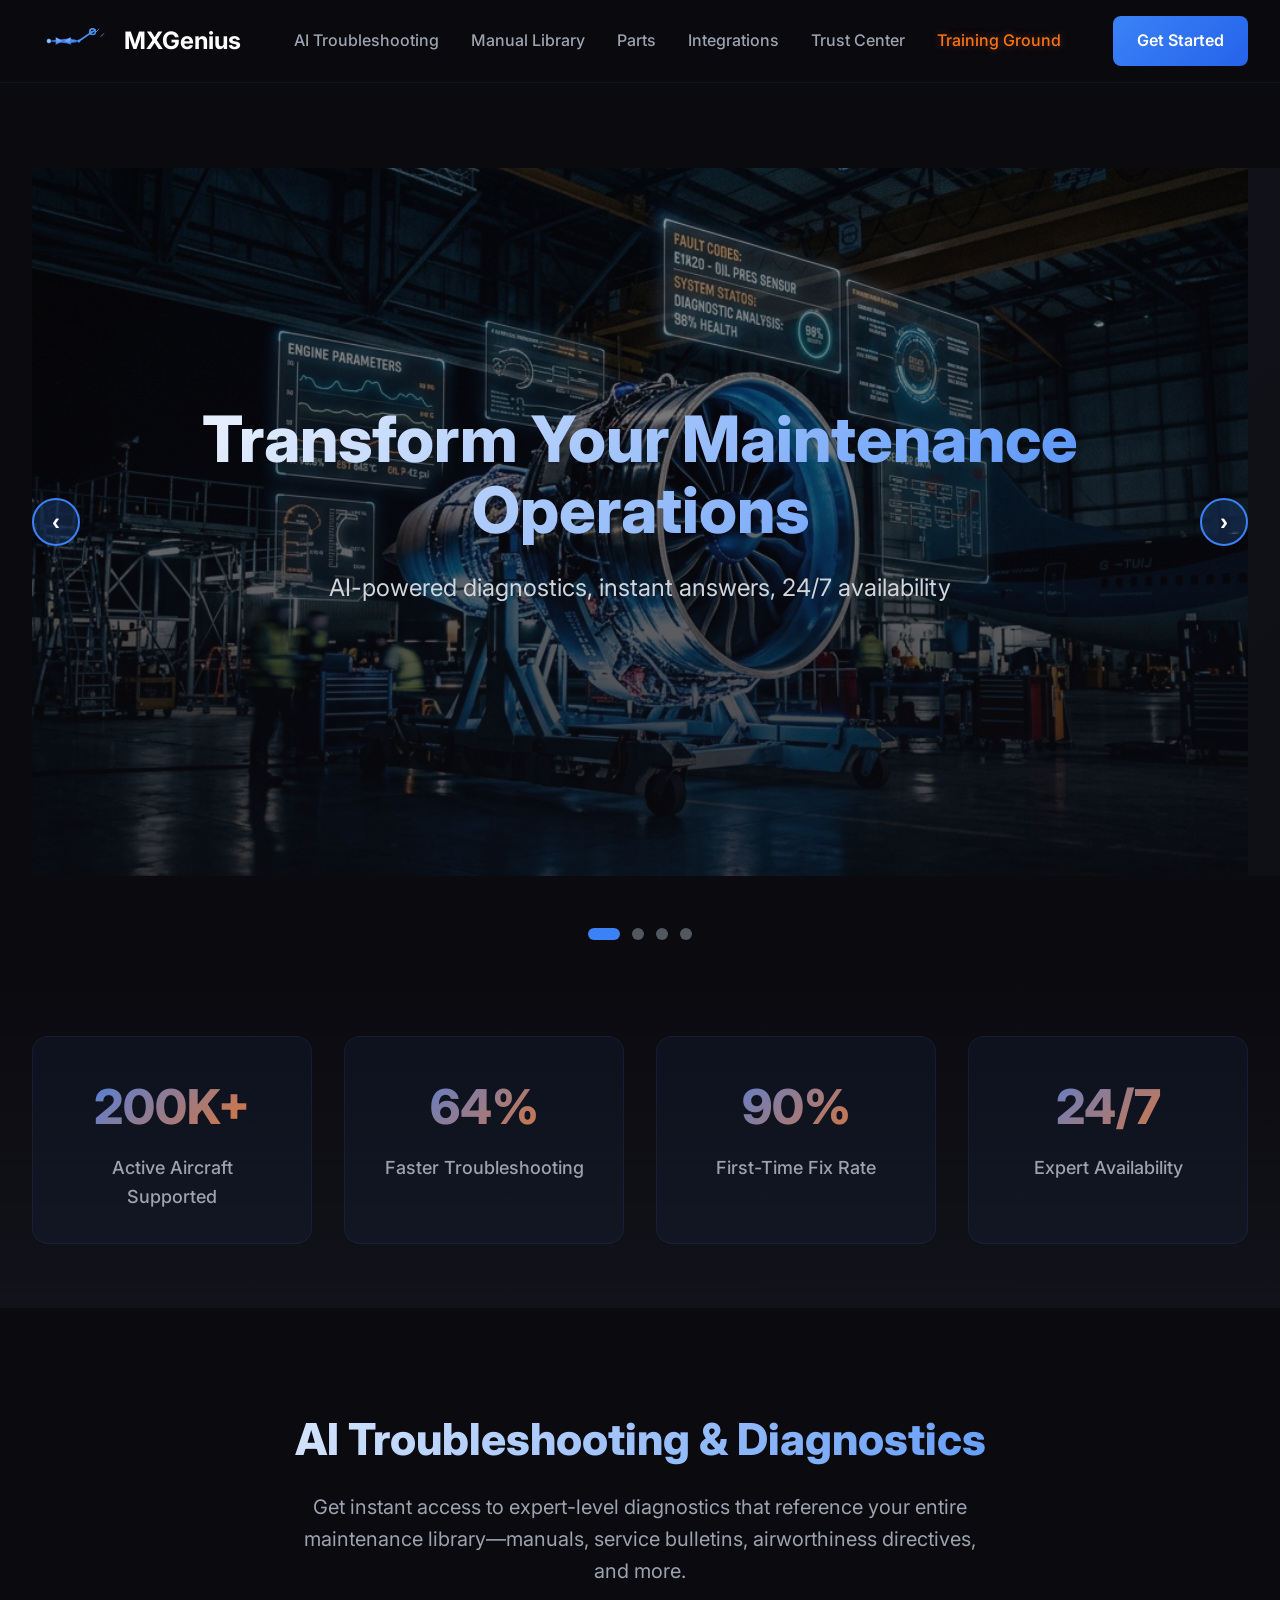
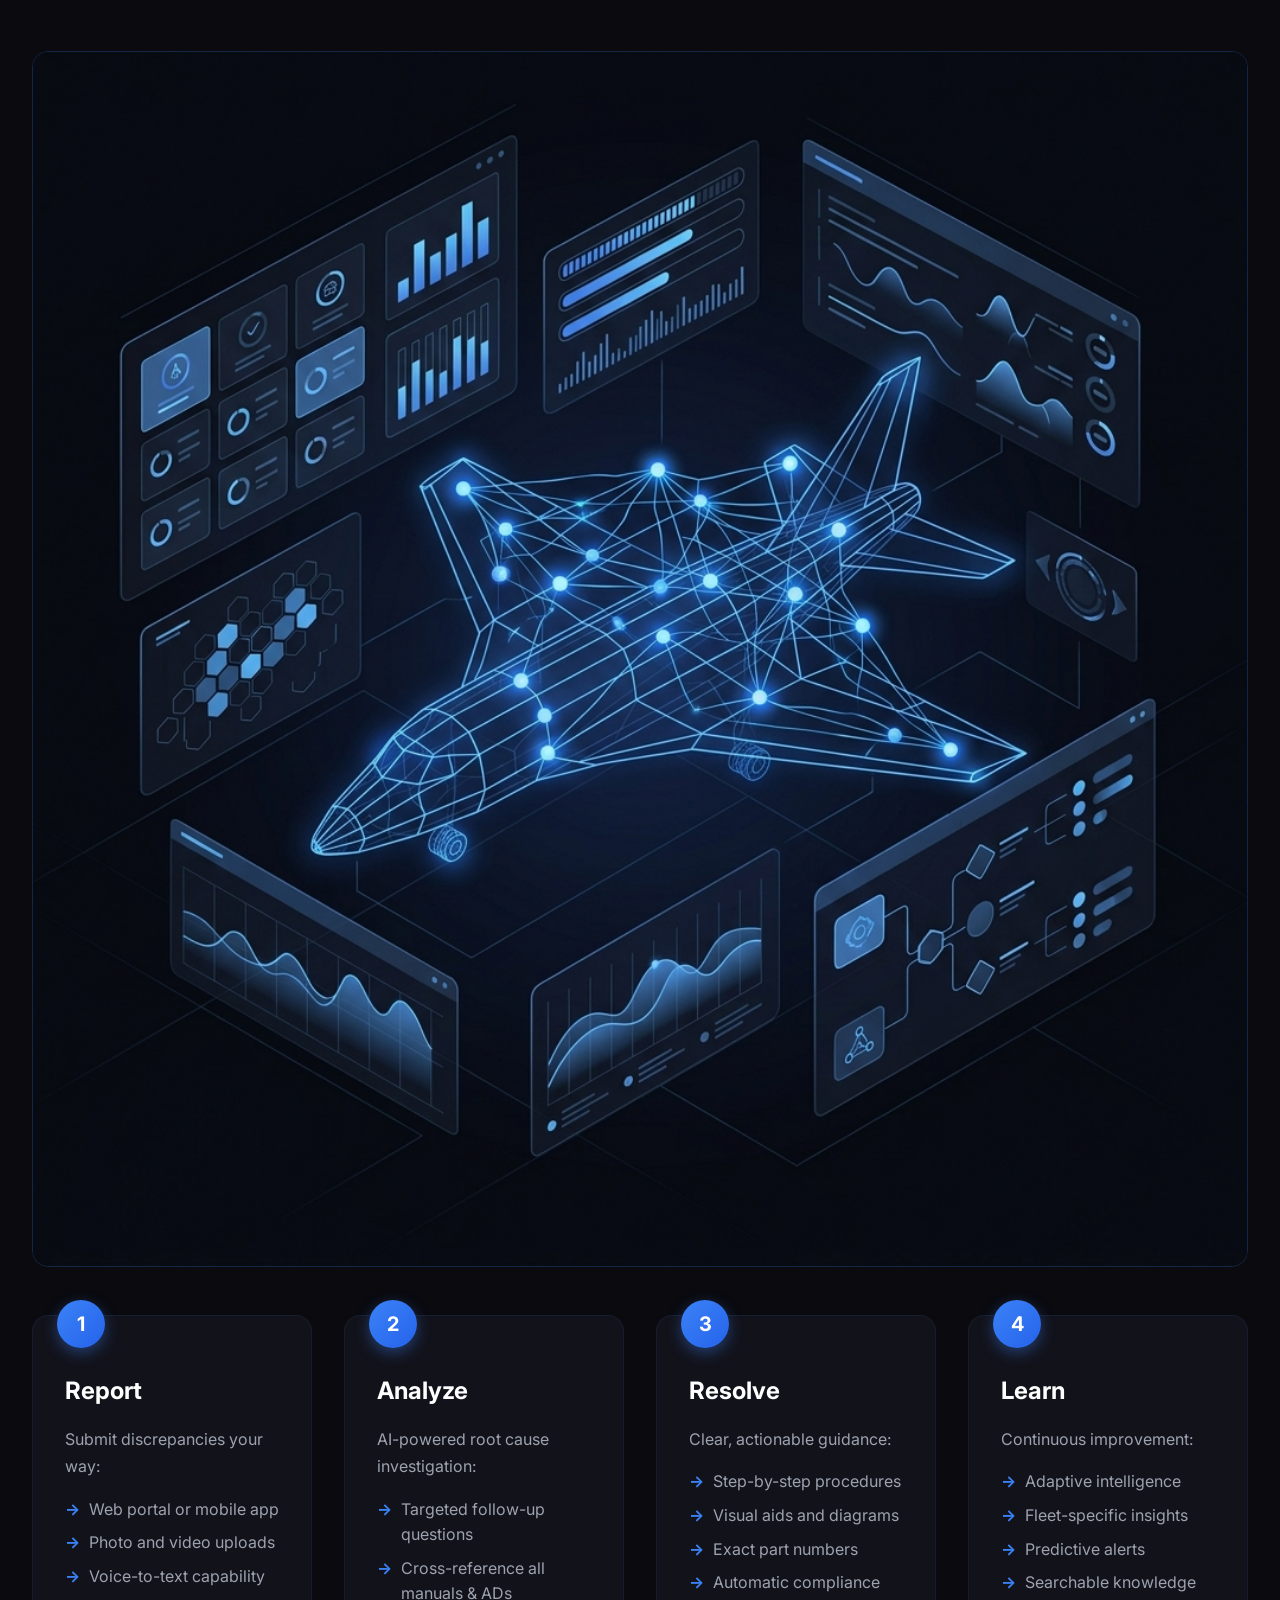
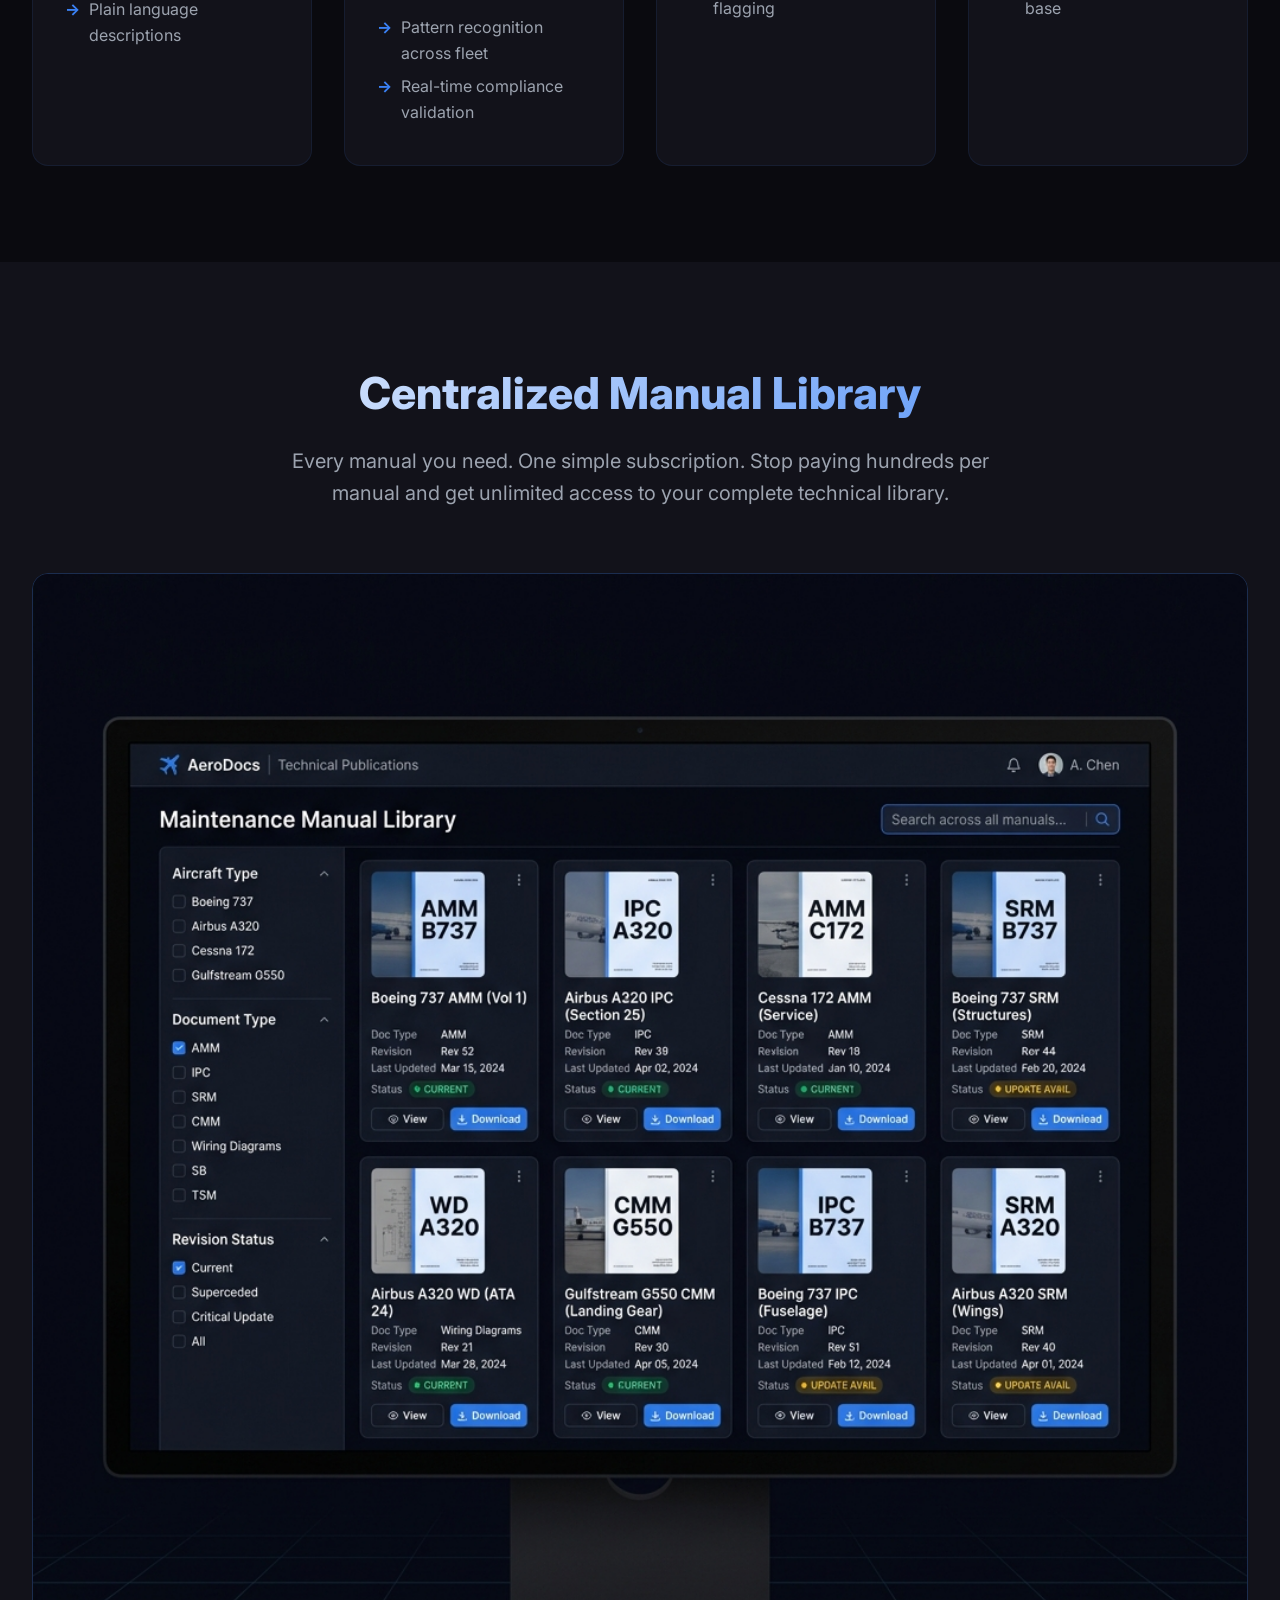
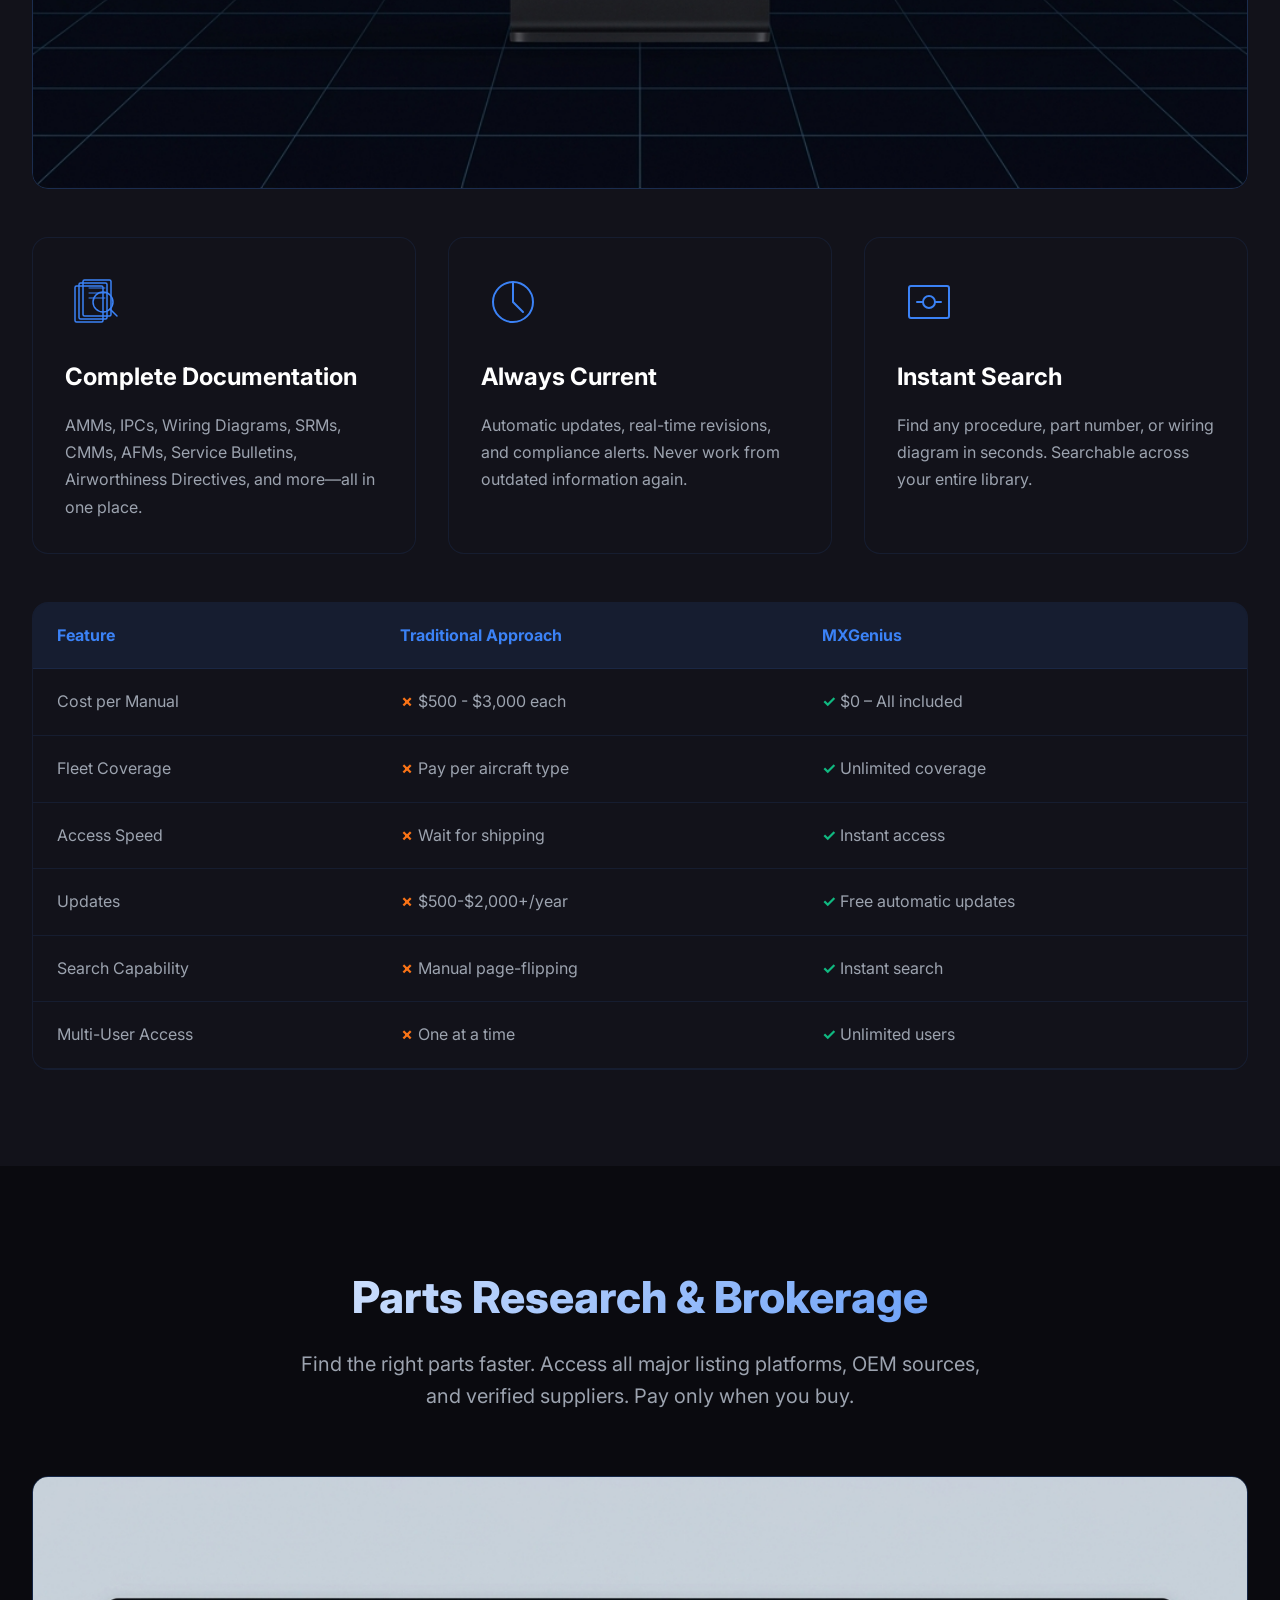
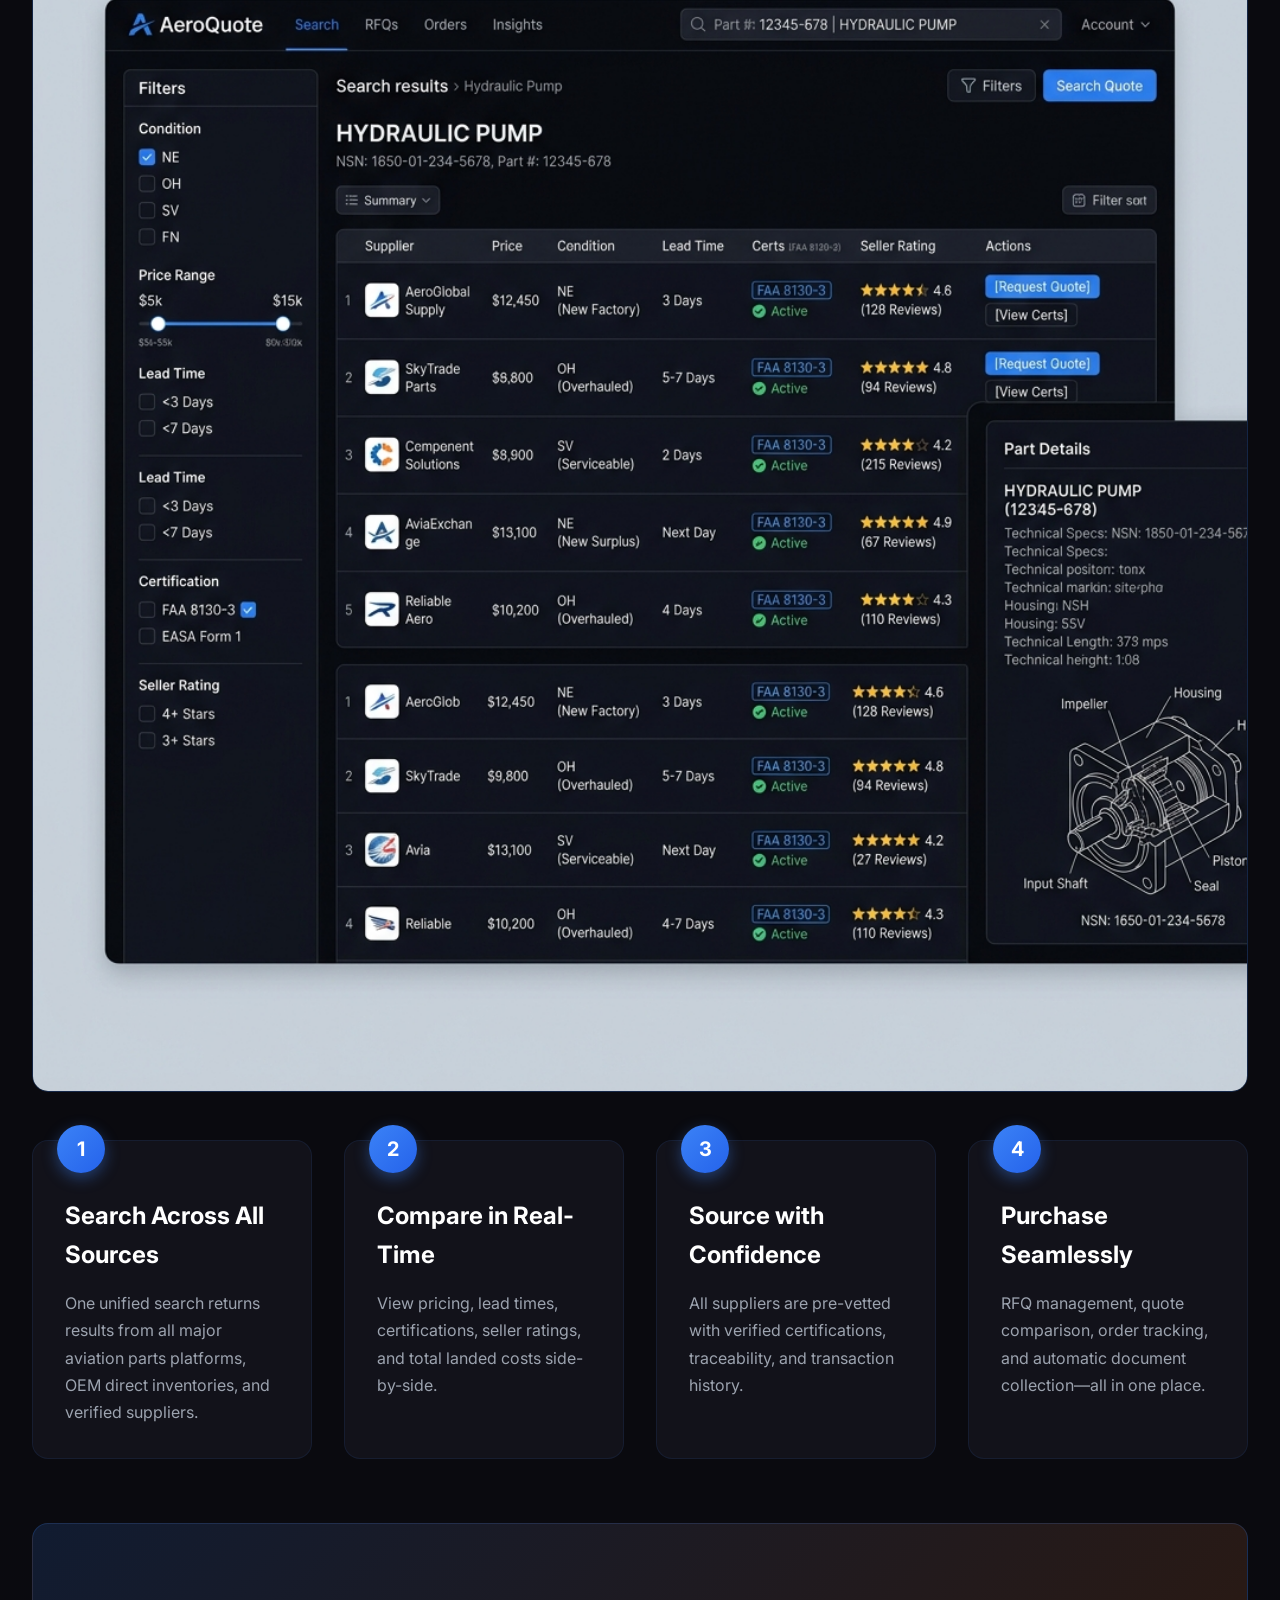
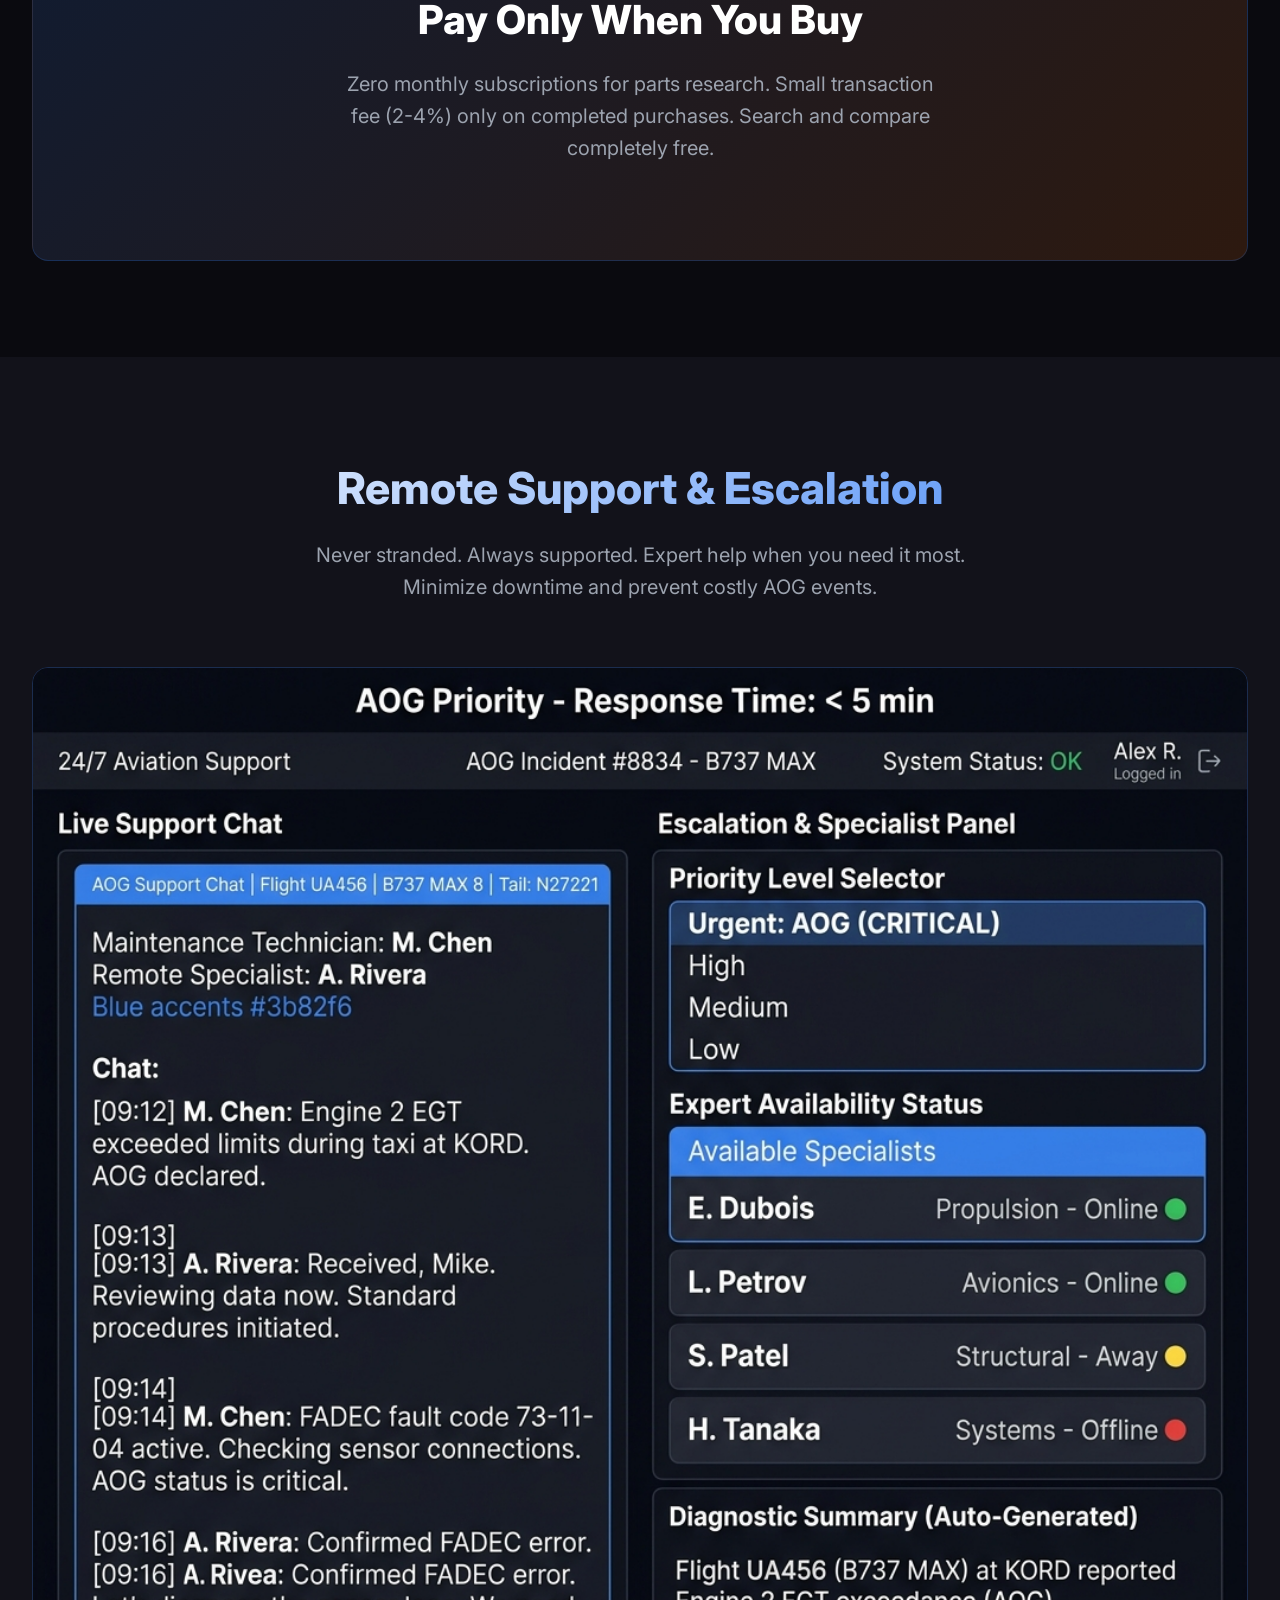
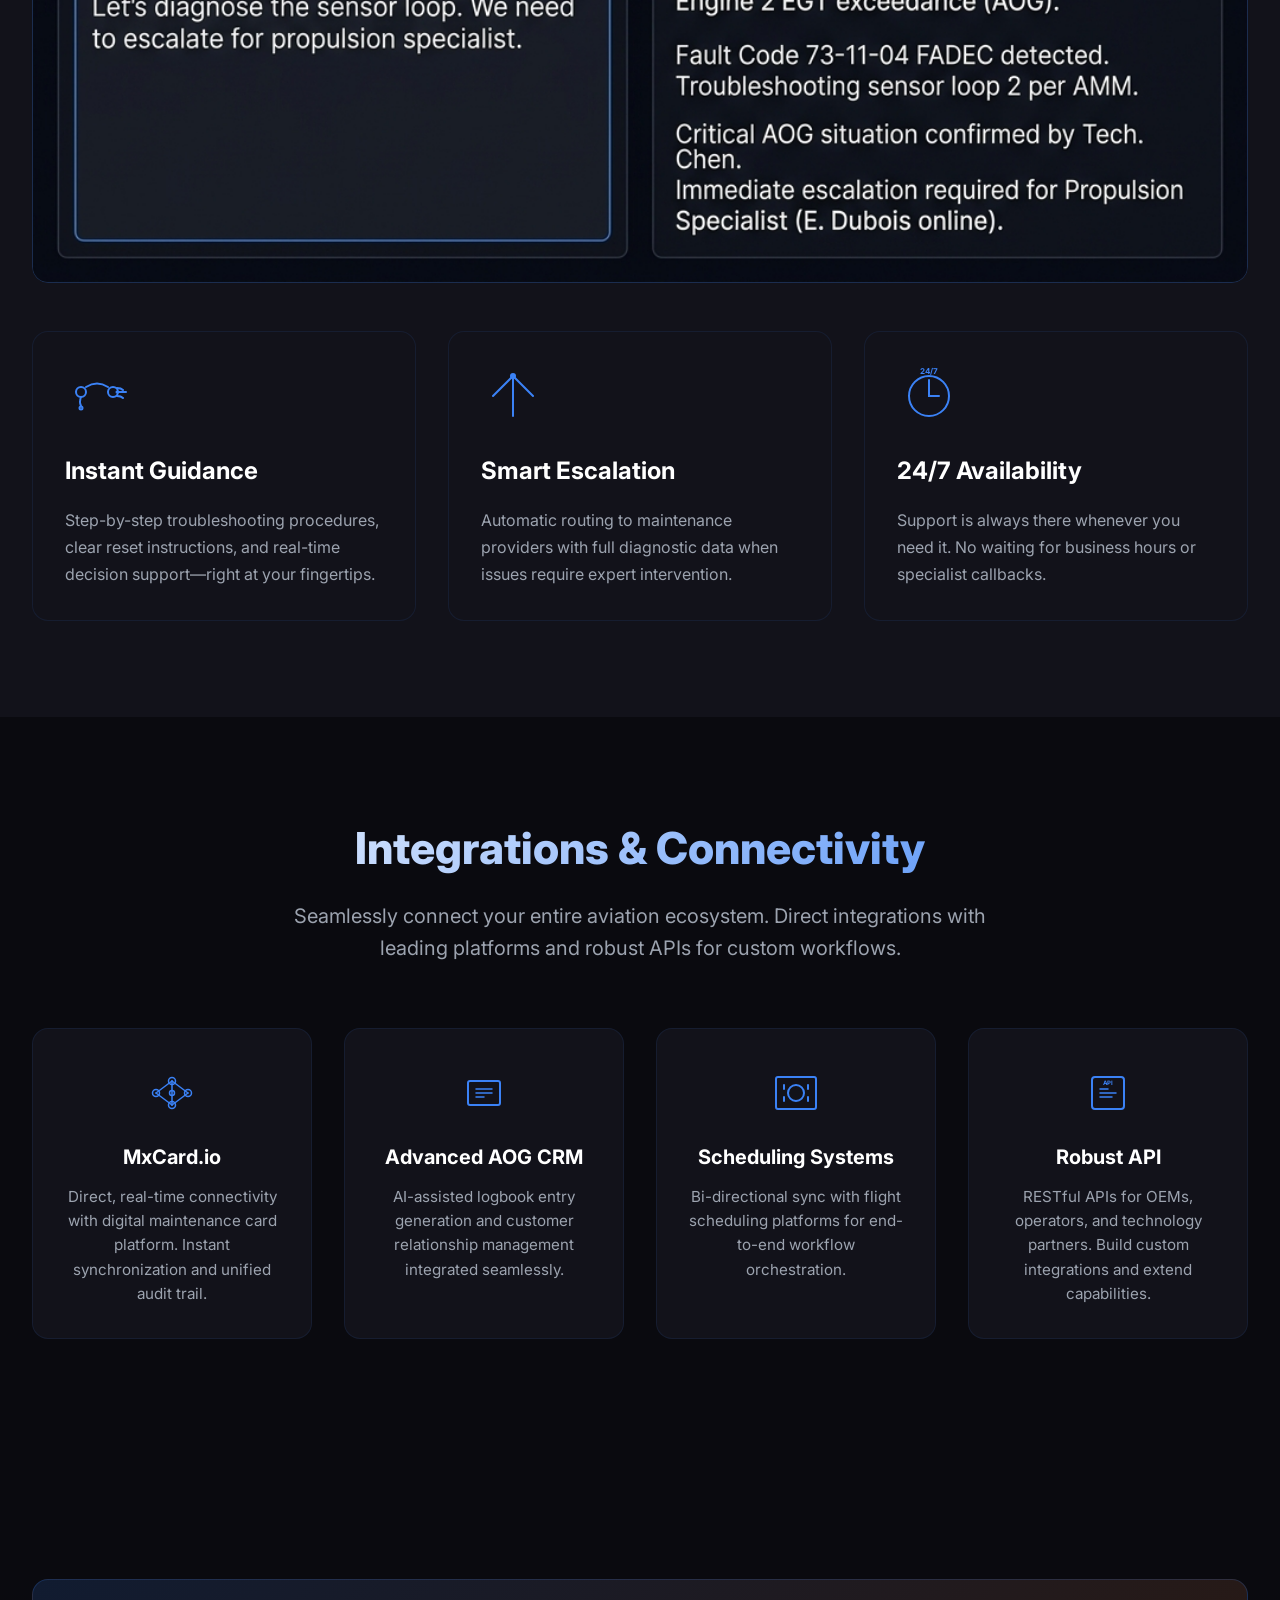
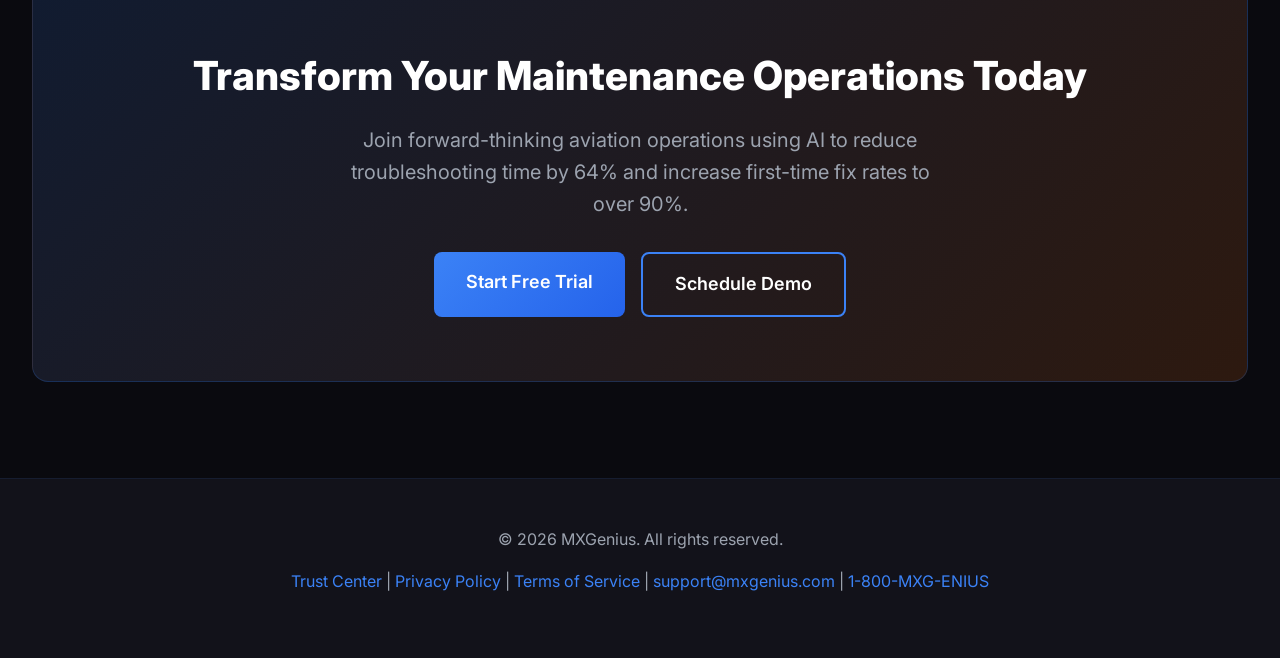
==== index.html @ 73439c70 "feat: add training ground stub page and special nav link" ====
<!DOCTYPE html>
<html lang="en">
<head>
    <meta charset="UTF-8">
    <meta name="viewport" content="width=device-width, initial-scale=1.0">
    <title>MXGenius - AI-Powered Aircraft Maintenance Platform</title>
    <link rel="preconnect" href="https://fonts.googleapis.com">
    <link rel="preconnect" href="https://fonts.gstatic.com" crossorigin>
    <link href="https://fonts.googleapis.com/css2?family=Inter:wght@300;400;500;600;700;800&display=swap" rel="stylesheet">
    <style>
        * {
            margin: 0;
            padding: 0;
            box-sizing: border-box;
        }

        :root {
            --bg-dark: #0a0a0f;
            --card-bg: #12121a;
            --primary-blue: #3b82f6;
            --accent-orange: #f97316;
            --text-white: #ffffff;
            --text-gray: #9ca3af;
            --text-light-gray: #d1d5db;
        }

        html {
            scroll-behavior: smooth;
        }

        body {
            font-family: 'Inter', -apple-system, BlinkMacSystemFont, sans-serif;
            background-color: var(--bg-dark);
            color: var(--text-white);
            line-height: 1.6;
            overflow-x: hidden;
        }

        /* Navigation */
        nav {
            position: fixed;
            top: 0;
            width: 100%;
            background: rgba(10, 10, 15, 0.95);
            backdrop-filter: blur(10px);
            z-index: 1000;
            border-bottom: 1px solid rgba(59, 130, 246, 0.1);
        }

        .nav-container {
            max-width: 1280px;
            margin: 0 auto;
            padding: 1rem 2rem;
            display: flex;
            justify-content: space-between;
            align-items: center;
        }

        .logo {
            display: flex;
            align-items: center;
            gap: 0.75rem;
            font-size: 1.5rem;
            font-weight: 700;
            color: var(--text-white);
            text-decoration: none;
        }

        .logo svg {
            width: 80px;
            height: 40px;
        }

        .nav-links {
            display: flex;
            gap: 2rem;
            list-style: none;
        }

        .nav-links a {
            color: var(--text-gray);
            text-decoration: none;
            font-weight: 500;
            transition: color 0.3s ease;
        }

        .nav-links a:hover {
            color: var(--primary-blue);
        }

        .nav-links a.nav-special {
            color: var(--accent-orange);
            position: relative;
            text-shadow: 0 0 10px rgba(249, 115, 22, 0.4);
        }

        .nav-links a.nav-special:hover {
            color: #fb923c;
            text-shadow: 0 0 15px rgba(249, 115, 22, 0.8);
        }

        .nav-links a.nav-special::after {
            content: '';
            position: absolute;
            bottom: -4px;
            left: 0;
            width: 100%;
            height: 2px;
            background: var(--accent-orange);
            box-shadow: 0 0 10px var(--accent-orange);
            transform: scaleX(0);
            transition: transform 0.3s ease;
        }

        .nav-links a.nav-special:hover::after {
            transform: scaleX(1);
        }

        .cta-button {
            padding: 0.75rem 1.5rem;
            background: linear-gradient(135deg, var(--primary-blue), #2563eb);
            color: var(--text-white);
            text-decoration: none;
            border-radius: 0.5rem;
            font-weight: 600;
            transition: all 0.3s ease;
            border: none;
            cursor: pointer;
        }

        .cta-button:hover {
            transform: translateY(-2px);
            box-shadow: 0 10px 25px rgba(59, 130, 246, 0.3);
        }

        .cta-button.secondary {
            background: transparent;
            border: 2px solid var(--primary-blue);
        }

        .cta-button.secondary:hover {
            background: rgba(59, 130, 246, 0.1);
        }

        /* Hero Carousel Styles */
        .hero-carousel {
            position: relative;
            width: 100%;
            height: 100vh;
            overflow: hidden;
            margin-top: 72px;
        }

        .carousel-container {
            display: flex;
            transition: transform 0.5s ease-in-out;
            height: 100%;
        }

        .carousel-slide {
            min-width: 100%;
            height: 100%;
            display: flex;
            align-items: center;
            justify-content: center;
            position: relative;
        }

        /* Video Card Styles */
        .video-card {
            width: 100%;
            height: 100%;
            position: relative;
            background: linear-gradient(135deg, #0a0a0f 0%, #1a1a2e 100%);
            display: flex;
            align-items: center;
            justify-content: center;
        }

        .video-placeholder {
            width: 100%;
            height: 100%;
            background: linear-gradient(135deg, rgba(59, 130, 246, 0.1), rgba(10, 10, 15, 0.9));
            display: flex;
            align-items: center;
            justify-content: center;
            position: relative;
        }

        .video-overlay {
            position: absolute;
            top: 0;
            left: 0;
            width: 100%;
            height: 100%;
            background: linear-gradient(to bottom, rgba(10, 10, 15, 0.4), rgba(10, 10, 15, 0.8));
            display: flex;
            flex-direction: column;
            align-items: center;
            justify-content: center;
            text-align: center;
            padding: 2rem;
            z-index: 2;
        }

        .video-overlay h1 {
            font-size: 4rem;
            font-weight: 800;
            line-height: 1.1;
            margin-bottom: 1.5rem;
            background: linear-gradient(135deg, var(--text-white), var(--primary-blue));
            -webkit-background-clip: text;
            -webkit-text-fill-color: transparent;
            background-clip: text;
        }

        .video-overlay .subtitle {
            font-size: 1.5rem;
            color: var(--text-light-gray);
            margin-bottom: 2rem;
            max-width: 800px;
        }

        .video-placeholder-text {
            position: absolute;
            bottom: 4rem;
            left: 50%;
            transform: translateX(-50%);
            background: rgba(59, 130, 246, 0.15);
            border: 2px dashed var(--primary-blue);
            padding: 1.5rem 2rem;
            border-radius: 0.5rem;
            color: var(--primary-blue);
            font-weight: 600;
            font-size: 1rem;
            text-align: center;
            max-width: 90%;
            z-index: 3;
        }

        /* Feature Card Styles */
        .feature-carousel-card {
            width: 100%;
            height: 100%;
            display: flex;
            flex-direction: column;
            align-items: center;
            justify-content: center;
            text-align: center;
            padding: 4rem 2rem;
            background: linear-gradient(135deg, rgba(18, 18, 26, 0.9), rgba(10, 10, 15, 0.95));
            position: relative;
        }

        .feature-carousel-card::before {
            content: '';
            position: absolute;
            top: -50%;
            right: -20%;
            width: 100%;
            height: 100%;
            background: radial-gradient(circle, rgba(59, 130, 246, 0.1) 0%, transparent 70%);
            pointer-events: none;
        }

        .feature-carousel-icon {
            width: 120px;
            height: 120px;
            margin-bottom: 2rem;
            display: flex;
            align-items: center;
            justify-content: center;
            background: rgba(59, 130, 246, 0.1);
            border-radius: 50%;
            border: 2px solid var(--primary-blue);
        }

        .feature-carousel-icon svg {
            width: 64px;
            height: 64px;
        }

        .feature-carousel-card h2 {
            font-size: 3rem;
            font-weight: 800;
            margin-bottom: 1.5rem;
            color: var(--text-white);
        }

        .feature-carousel-card p {
            font-size: 1.5rem;
            color: var(--text-gray);
            max-width: 600px;
            margin-bottom: 2rem;
        }

        .carousel-placeholder {
            background: rgba(59, 130, 246, 0.05);
            border: 2px dashed var(--primary-blue);
            padding: 2rem;
            border-radius: 0.5rem;
            color: var(--primary-blue);
            font-weight: 600;
            margin-top: 2rem;
            max-width: 600px;
        }

        /* Carousel Navigation */
        .carousel-dots {
            position: absolute;
            bottom: 2rem;
            left: 50%;
            transform: translateX(-50%);
            display: flex;
            gap: 0.75rem;
            z-index: 10;
        }

        .carousel-dot {
            width: 12px;
            height: 12px;
            border-radius: 50%;
            background: rgba(156, 163, 175, 0.5);
            cursor: pointer;
            transition: all 0.3s ease;
            border: none;
            padding: 0;
        }

        .carousel-dot.active {
            background: var(--primary-blue);
            width: 32px;
            border-radius: 6px;
        }

        .carousel-arrow {
            position: absolute;
            top: 50%;
            transform: translateY(-50%);
            background: rgba(59, 130, 246, 0.2);
            border: 2px solid var(--primary-blue);
            color: var(--text-white);
            width: 48px;
            height: 48px;
            border-radius: 50%;
            display: flex;
            align-items: center;
            justify-content: center;
            cursor: pointer;
            transition: all 0.3s ease;
            z-index: 10;
            font-size: 1.5rem;
            font-weight: 700;
        }

        .carousel-arrow:hover {
            background: rgba(59, 130, 246, 0.4);
            transform: translateY(-50%) scale(1.1);
        }

        .carousel-arrow.left {
            left: 2rem;
        }

        .carousel-arrow.right {
            right: 2rem;
        }

        /* Media Placeholder Styles */
        .media-placeholder {
            background: rgba(59, 130, 246, 0.05);
            border: 2px dashed var(--primary-blue);
            border-radius: 1rem;
            padding: 4rem 2rem;
            text-align: center;
            margin: 2rem 0;
            min-height: 400px;
            display: flex;
            flex-direction: column;
            align-items: center;
            justify-content: center;
        }

        .media-placeholder-title {
            font-size: 1.5rem;
            font-weight: 700;
            color: var(--primary-blue);
            margin-bottom: 1rem;
        }

        .media-placeholder-note {
            font-size: 1rem;
            color: var(--text-gray);
            font-style: italic;
            max-width: 600px;
        }

        /* Stats Section */
        .stats {
            padding: 4rem 2rem;
            background: linear-gradient(180deg, var(--bg-dark) 0%, var(--card-bg) 100%);
        }

        .stats-container {
            max-width: 1280px;
            margin: 0 auto;
            display: grid;
            grid-template-columns: repeat(auto-fit, minmax(250px, 1fr));
            gap: 2rem;
        }

        .stat-card {
            text-align: center;
            padding: 2rem;
            background: rgba(59, 130, 246, 0.05);
            border-radius: 1rem;
            border: 1px solid rgba(59, 130, 246, 0.1);
            transition: all 0.3s ease;
        }

        .stat-card:hover {
            border-color: var(--primary-blue);
            box-shadow: 0 10px 30px rgba(59, 130, 246, 0.2);
            transform: translateY(-5px);
        }

        .stat-number {
            font-size: 3rem;
            font-weight: 800;
            background: linear-gradient(135deg, var(--primary-blue), var(--accent-orange));
            -webkit-background-clip: text;
            -webkit-text-fill-color: transparent;
            background-clip: text;
            margin-bottom: 0.5rem;
        }

        .stat-label {
            font-size: 1.125rem;
            color: var(--text-gray);
            font-weight: 500;
        }

        /* Section Styles */
        section {
            padding: 6rem 2rem;
            position: relative;
        }

        .section-container {
            max-width: 1280px;
            margin: 0 auto;
        }

        .section-header {
            text-align: center;
            margin-bottom: 4rem;
        }

        .section-header h2 {
            font-size: 2.75rem;
            font-weight: 800;
            margin-bottom: 1rem;
            background: linear-gradient(135deg, var(--text-white), var(--primary-blue));
            -webkit-background-clip: text;
            -webkit-text-fill-color: transparent;
            background-clip: text;
        }

        .section-header p {
            font-size: 1.25rem;
            color: var(--text-gray);
            max-width: 700px;
            margin: 0 auto;
        }

        /* Feature Cards */
        .features-grid {
            display: grid;
            grid-template-columns: repeat(auto-fit, minmax(280px, 1fr));
            gap: 2rem;
            margin-top: 3rem;
        }

        .feature-card {
            background: var(--card-bg);
            padding: 2rem;
            border-radius: 1rem;
            border: 1px solid rgba(59, 130, 246, 0.1);
            transition: all 0.3s ease;
            position: relative;
            overflow: hidden;
        }

        .feature-card::before {
            content: '';
            position: absolute;
            top: 0;
            left: 0;
            width: 100%;
            height: 4px;
            background: linear-gradient(90deg, var(--primary-blue), var(--accent-orange));
            transform: scaleX(0);
            transform-origin: left;
            transition: transform 0.3s ease;
        }

        .feature-card:hover {
            border-color: var(--primary-blue);
            box-shadow: 0 15px 40px rgba(59, 130, 246, 0.2);
            transform: translateY(-8px);
        }

        .feature-card:hover::before {
            transform: scaleX(1);
        }

        .feature-icon {
            width: 64px;
            height: 64px;
            margin-bottom: 1.5rem;
            display: flex;
            align-items: center;
            justify-content: center;
        }

        .feature-icon svg {
            width: 100%;
            height: 100%;
        }

        .feature-card h3 {
            font-size: 1.5rem;
            font-weight: 700;
            margin-bottom: 1rem;
            color: var(--text-white);
        }

        .feature-card p {
            color: var(--text-gray);
            line-height: 1.7;
        }

        /* Process Steps */
        .process-grid {
            display: grid;
            grid-template-columns: repeat(auto-fit, minmax(250px, 1fr));
            gap: 2rem;
            margin-top: 3rem;
        }

        .process-step {
            background: var(--card-bg);
            padding: 2rem;
            border-radius: 1rem;
            border: 1px solid rgba(59, 130, 246, 0.1);
            position: relative;
            transition: all 0.3s ease;
        }

        .process-step:hover {
            border-color: var(--primary-blue);
            box-shadow: 0 10px 30px rgba(59, 130, 246, 0.2);
        }

        .step-number {
            position: absolute;
            top: -1rem;
            left: 1.5rem;
            width: 3rem;
            height: 3rem;
            background: linear-gradient(135deg, var(--primary-blue), #2563eb);
            border-radius: 50%;
            display: flex;
            align-items: center;
            justify-content: center;
            font-size: 1.25rem;
            font-weight: 700;
            box-shadow: 0 5px 15px rgba(59, 130, 246, 0.4);
        }

        .process-step h3 {
            font-size: 1.5rem;
            font-weight: 700;
            margin-top: 1.5rem;
            margin-bottom: 1rem;
            color: var(--text-white);
        }

        .process-step p {
            color: var(--text-gray);
            line-height: 1.7;
        }

        .process-step ul {
            list-style: none;
            margin-top: 1rem;
        }

        .process-step li {
            color: var(--text-gray);
            padding-left: 1.5rem;
            margin-bottom: 0.5rem;
            position: relative;
        }

        .process-step li::before {
            content: '→';
            position: absolute;
            left: 0;
            color: var(--primary-blue);
            font-weight: 700;
        }

        /* Comparison Table */
        .comparison-table {
            background: var(--card-bg);
            border-radius: 1rem;
            overflow: hidden;
            margin-top: 3rem;
            border: 1px solid rgba(59, 130, 246, 0.1);
        }

        .comparison-table table {
            width: 100%;
            border-collapse: collapse;
        }

        .comparison-table th,
        .comparison-table td {
            padding: 1.25rem 1.5rem;
            text-align: left;
            border-bottom: 1px solid rgba(59, 130, 246, 0.1);
        }

        .comparison-table th {
            background: rgba(59, 130, 246, 0.1);
            font-weight: 700;
            color: var(--primary-blue);
        }

        .comparison-table td {
            color: var(--text-gray);
        }

        .comparison-table tr:hover {
            background: rgba(59, 130, 246, 0.05);
        }

        .check {
            color: #10b981;
            font-weight: 700;
        }

        .cross {
            color: var(--accent-orange);
            font-weight: 700;
        }

        /* Integration Logos */
        .integration-grid {
            display: grid;
            grid-template-columns: repeat(auto-fit, minmax(200px, 1fr));
            gap: 2rem;
            margin-top: 3rem;
        }

        .integration-card {
            background: var(--card-bg);
            padding: 2rem;
            border-radius: 1rem;
            border: 1px solid rgba(59, 130, 246, 0.1);
            text-align: center;
            transition: all 0.3s ease;
        }

        .integration-card:hover {
            border-color: var(--primary-blue);
            box-shadow: 0 10px 30px rgba(59, 130, 246, 0.2);
            transform: translateY(-5px);
        }

        .integration-card h3 {
            font-size: 1.25rem;
            font-weight: 700;
            margin-bottom: 0.75rem;
            color: var(--text-white);
        }

        .integration-card p {
            color: var(--text-gray);
            font-size: 0.95rem;
        }

        .integration-icon {
            width: 64px;
            height: 64px;
            margin: 0 auto 1rem;
            display: flex;
            align-items: center;
            justify-content: center;
        }

        .integration-icon svg {
            width: 100%;
            height: 100%;
        }

        /* Final CTA Section */
        .final-cta {
            background: linear-gradient(135deg, rgba(59, 130, 246, 0.15), rgba(249, 115, 22, 0.15));
            border-radius: 1rem;
            padding: 4rem 2rem;
            text-align: center;
            margin-top: 3rem;
            border: 1px solid rgba(59, 130, 246, 0.2);
        }

        .final-cta h2 {
            font-size: 2.5rem;
            font-weight: 800;
            margin-bottom: 1rem;
        }

        .final-cta p {
            font-size: 1.25rem;
            color: var(--text-gray);
            margin-bottom: 2rem;
            max-width: 600px;
            margin-left: auto;
            margin-right: auto;
        }

        .final-cta .hero-ctas {
            margin-top: 2rem;
        }

        .hero-ctas {
            display: flex;
            gap: 1rem;
            justify-content: center;
            flex-wrap: wrap;
        }

        .hero-ctas .cta-button {
            padding: 1rem 2rem;
            font-size: 1.125rem;
        }

        /* Footer */
        footer {
            background: var(--card-bg);
            padding: 3rem 2rem;
            text-align: center;
            border-top: 1px solid rgba(59, 130, 246, 0.1);
        }

        footer p {
            color: var(--text-gray);
            margin-bottom: 1rem;
        }

        footer a {
            color: var(--primary-blue);
            text-decoration: none;
            transition: color 0.3s ease;
        }

        footer a:hover {
            color: var(--accent-orange);
        }

        /* Mobile Responsiveness */
        @media (max-width: 768px) {
            .nav-links {
                display: none;
            }

            .video-overlay h1 {
                font-size: 2.5rem;
            }

            .video-overlay .subtitle {
                font-size: 1.125rem;
            }

            .feature-carousel-card h2 {
                font-size: 2rem;
            }

            .feature-carousel-card p {
                font-size: 1.125rem;
            }

            .section-header h2 {
                font-size: 2rem;
            }

            .stat-number {
                font-size: 2.25rem;
            }

            .process-grid,
            .features-grid {
                grid-template-columns: 1fr;
            }

            .carousel-arrow {
                width: 40px;
                height: 40px;
                font-size: 1.25rem;
            }

            .carousel-arrow.left {
                left: 1rem;
            }

            .carousel-arrow.right {
                right: 1rem;
            }

            .media-placeholder {
                min-height: 300px;
                padding: 3rem 1.5rem;
            }

            .media-placeholder-title {
                font-size: 1.25rem;
            }

            .media-placeholder-note {
                font-size: 0.9rem;
            }
        }

        /* Scroll animations */
        @keyframes fadeInUp {
            from {
                opacity: 0;
                transform: translateY(30px);
            }
            to {
                opacity: 1;
                transform: translateY(0);
            }
        }

        .animate-on-scroll {
            animation: fadeInUp 0.6s ease-out;
        }
    </style>
</head>
<body>
    <!-- Navigation -->
    <nav>
        <div class="nav-container">
            <a href="#" class="logo">
                <svg viewBox="0 0 128 64" xmlns="http://www.w3.org/2000/svg">
                    <defs>
                        <linearGradient id="blueGradient" x1="0%" y1="0%" x2="100%" y2="100%">
                            <stop offset="0%" style="stop-color:#60a5fa;stop-opacity:1" />
                            <stop offset="100%" style="stop-color:#3b82f6;stop-opacity:1" />
                        </linearGradient>
                        <linearGradient id="accentGradient" x1="0%" y1="0%" x2="0%" y2="100%">
                            <stop offset="0%" style="stop-color:#93c5fd;stop-opacity:1" />
                            <stop offset="100%" style="stop-color:#3b82f6;stop-opacity:1" />
                        </linearGradient>
                    </defs>
                    <g id="airplane">
                        <path d="M 25 32 L 60 28 L 75 32 L 60 36 Z" fill="url(#blueGradient)" stroke="#1e40af" stroke-width="0.5" stroke-linejoin="round"/>
                        <circle cx="27" cy="32" r="3.5" fill="#93c5fd" stroke="#1e40af" stroke-width="0.5"/>
                        <path d="M 50 32 L 38 26 L 38 38 Z" fill="url(#accentGradient)" stroke="#1e40af" stroke-width="0.5" stroke-linejoin="round"/>
                        <path d="M 50 32 L 62 26 L 62 38 Z" fill="url(#accentGradient)" stroke="#1e40af" stroke-width="0.5" stroke-linejoin="round"/>
                        <path d="M 72 32 L 68 29 L 68 35 Z" fill="url(#blueGradient)" stroke="#1e40af" stroke-width="0.5" stroke-linejoin="round"/>
                    </g>
                    <g id="wrench" transform="translate(75, 32)">
                        <line x1="0" y1="0" x2="22" y2="-15" stroke="url(#blueGradient)" stroke-width="2.5" stroke-linecap="round" stroke-linejoin="round"/>
                        <circle cx="22" cy="-15" r="4.5" fill="none" stroke="url(#blueGradient)" stroke-width="2.5" stroke-linecap="round"/>
                        <path d="M 18 -13 L 26 -17" stroke="url(#blueGradient)" stroke-width="2.5" stroke-linecap="round"/>
                        <circle cx="0" cy="0" r="2.5" fill="url(#blueGradient)"/>
                    </g>
                    <g id="sparks" opacity="0.8">
                        <line x1="102" y1="18" x2="105" y2="15" stroke="#60a5fa" stroke-width="1.5" stroke-linecap="round"/>
                        <line x1="104" y1="16" x2="107" y2="13" stroke="#60a5fa" stroke-width="1.5" stroke-linecap="round"/>
                        <line x1="110" y1="25" x2="113" y2="22" stroke="#60a5fa" stroke-width="1.2" stroke-linecap="round"/>
                        <line x1="112" y1="23" x2="115" y2="20" stroke="#60a5fa" stroke-width="1.2" stroke-linecap="round"/>
                    </g>
                </svg>
                <span>MXGenius</span>
            </a>
            <ul class="nav-links">
                <li><a href="#ai-troubleshooting">AI Troubleshooting</a></li>
                <li><a href="#manual-library">Manual Library</a></li>
                <li><a href="#parts">Parts</a></li>
                <li><a href="#integrations">Integrations</a></li>
                <li><a href="trust-center.html">Trust Center</a></li>
                <li><a href="training-ground.html" class="nav-special">Training Ground</a></li>
            </ul>
            <a href="#get-started" class="cta-button">Get Started</a>
        </div>
    </nav>

    <!-- Hero Video Carousel -->
    <section class="hero-carousel">
        <div class="carousel-container" id="carouselContainer">
            <!-- Slide 1: Video Hero -->
            <div class="carousel-slide">
                <div class="video-card">
                        <img src="./media/hero-banner.png" alt="MXGenius Platform Overview" class="video-placeholder" style="object-fit: cover;">
                        <div class="video-overlay">
                            <h1>Transform Your Maintenance Operations</h1>
                            <p class="subtitle">AI-powered diagnostics, instant answers, 24/7 availability</p>
                        </div>
                </div>
            </div>

            <!-- Slide 2: AI Troubleshooting -->
            <div class="carousel-slide">
                <div class="feature-carousel-card">
                    <div class="feature-carousel-icon">
                        <svg viewBox="0 0 64 64" xmlns="http://www.w3.org/2000/svg">
                            <circle cx="32" cy="32" r="20" fill="none" stroke="#3b82f6" stroke-width="2"/>
                            <path d="M 32 20 L 32 32 L 40 40" fill="none" stroke="#3b82f6" stroke-width="2" stroke-linecap="round"/>
                            <circle cx="32" cy="32" r="4" fill="#3b82f6"/>
                        </svg>
                    </div>
                    <h2>AI Troubleshooting</h2>
                    <p>Instant root cause analysis powered by advanced AI. Get expert-level diagnostics in seconds, not hours.</p>
                    <div class="carousel-placeholder" style="padding: 0; border: none; overflow: hidden; border-radius: 0.5rem; max-width: 800px; width: 100%;">
                        <img src="./media/ai-troubleshooting.png" alt="AI Troubleshooting Interface" style="width: 100%; height: auto; display: block;">
                    </div>
                </div>
            </div>

            <!-- Slide 3: Manual Library -->
            <div class="carousel-slide">
                <div class="feature-carousel-card">
                    <div class="feature-carousel-icon">
                        <svg viewBox="0 0 64 64" xmlns="http://www.w3.org/2000/svg">
                            <rect x="18" y="12" width="28" height="40" rx="2" fill="none" stroke="#3b82f6" stroke-width="2"/>
                            <line x1="24" y1="20" x2="40" y2="20" stroke="#3b82f6" stroke-width="1.5" stroke-linecap="round"/>
                            <line x1="24" y1="26" x2="40" y2="26" stroke="#3b82f6" stroke-width="1.5" stroke-linecap="round"/>
                            <line x1="24" y1="32" x2="36" y2="32" stroke="#3b82f6" stroke-width="1.5" stroke-linecap="round"/>
                        </svg>
                    </div>
                    <h2>Complete Technical Library</h2>
                    <p>Every manual. One subscription. Unlimited access to your complete maintenance documentation.</p>
                    <div class="carousel-placeholder" style="padding: 0; border: none; overflow: hidden; border-radius: 0.5rem; max-width: 800px; width: 100%;">
                        <img src="./media/manual-library.png" alt="Manual Library Interface" style="width: 100%; height: auto; display: block;">
                    </div>
                </div>
            </div>

            <!-- Slide 4: Parts & Support -->
            <div class="carousel-slide">
                <div class="feature-carousel-card">
                    <div class="feature-carousel-icon">
                        <svg viewBox="0 0 64 64" xmlns="http://www.w3.org/2000/svg">
                            <circle cx="32" cy="32" r="16" fill="none" stroke="#3b82f6" stroke-width="2"/>
                            <circle cx="32" cy="32" r="6" fill="none" stroke="#3b82f6" stroke-width="2"/>
                            <line x1="32" y1="16" x2="32" y2="22" stroke="#3b82f6" stroke-width="2"/>
                            <line x1="32" y1="42" x2="32" y2="48" stroke="#3b82f6" stroke-width="2"/>
                            <line x1="16" y1="32" x2="22" y2="32" stroke="#3b82f6" stroke-width="2"/>
                            <line x1="42" y1="32" x2="48" y2="32" stroke="#3b82f6" stroke-width="2"/>
                        </svg>
                    </div>
                    <h2>Parts & Expert Support</h2>
                    <p>Source parts. Get help anytime. Complete support ecosystem for your maintenance operations.</p>
                    <div class="carousel-placeholder" style="padding: 0; border: none; overflow: hidden; border-radius: 0.5rem; max-width: 800px; width: 100%;">
                        <img src="./media/support-interface.png" alt="Remote Support Interface" style="width: 100%; height: auto; display: block;">
                    </div>
                </div>
            </div>
        </div>

        <!-- Carousel Navigation -->
        <button class="carousel-arrow left" onclick="moveCarousel(-1)">‹</button>
        <button class="carousel-arrow right" onclick="moveCarousel(1)">›</button>
        
        <div class="carousel-dots">
            <button class="carousel-dot active" onclick="goToSlide(0)"></button>
            <button class="carousel-dot" onclick="goToSlide(1)"></button>
            <button class="carousel-dot" onclick="goToSlide(2)"></button>
            <button class="carousel-dot" onclick="goToSlide(3)"></button>
        </div>
    </section>

    <!-- Stats Section -->
    <section class="stats">
        <div class="stats-container">
            <div class="stat-card">
                <div class="stat-number">200K+</div>
                <div class="stat-label">Active Aircraft Supported</div>
            </div>
            <div class="stat-card">
                <div class="stat-number">64%</div>
                <div class="stat-label">Faster Troubleshooting</div>
            </div>
            <div class="stat-card">
                <div class="stat-number">90%</div>
                <div class="stat-label">First-Time Fix Rate</div>
            </div>
            <div class="stat-card">
                <div class="stat-number">24/7</div>
                <div class="stat-label">Expert Availability</div>
            </div>
        </div>
    </section>

    <!-- AI Troubleshooting Section -->
    <section id="ai-troubleshooting">
        <div class="section-container">
            <div class="section-header">
                <h2>AI Troubleshooting & Diagnostics</h2>
                <p>Get instant access to expert-level diagnostics that reference your entire maintenance library—manuals, service bulletins, airworthiness directives, and more.</p>
            </div>

            <div class="media-placeholder" style="padding: 0; border: none; overflow: hidden; border-radius: 1rem;">
                <img src="./media/ai-troubleshooting.png" alt="AI Troubleshooting Interface" style="width: 100%; height: auto; display: block; border-radius: 1rem; border: 1px solid rgba(59, 130, 246, 0.2);">
            </div>

            <div class="process-grid">
                <div class="process-step">
                    <div class="step-number">1</div>
                    <h3>Report</h3>
                    <p>Submit discrepancies your way:</p>
                    <ul>
                        <li>Web portal or mobile app</li>
                        <li>Photo and video uploads</li>
                        <li>Voice-to-text capability</li>
                        <li>Plain language descriptions</li>
                    </ul>
                </div>

                <div class="process-step">
                    <div class="step-number">2</div>
                    <h3>Analyze</h3>
                    <p>AI-powered root cause investigation:</p>
                    <ul>
                        <li>Targeted follow-up questions</li>
                        <li>Cross-reference all manuals & ADs</li>
                        <li>Pattern recognition across fleet</li>
                        <li>Real-time compliance validation</li>
                    </ul>
                </div>

                <div class="process-step">
                    <div class="step-number">3</div>
                    <h3>Resolve</h3>
                    <p>Clear, actionable guidance:</p>
                    <ul>
                        <li>Step-by-step procedures</li>
                        <li>Visual aids and diagrams</li>
                        <li>Exact part numbers</li>
                        <li>Automatic compliance flagging</li>
                    </ul>
                </div>

                <div class="process-step">
                    <div class="step-number">4</div>
                    <h3>Learn</h3>
                    <p>Continuous improvement:</p>
                    <ul>
                        <li>Adaptive intelligence</li>
                        <li>Fleet-specific insights</li>
                        <li>Predictive alerts</li>
                        <li>Searchable knowledge base</li>
                    </ul>
                </div>
            </div>
        </div>
    </section>

    <!-- Manual Library Section -->
    <section id="manual-library" style="background: var(--card-bg);">
        <div class="section-container">
            <div class="section-header">
                <h2>Centralized Manual Library</h2>
                <p>Every manual you need. One simple subscription. Stop paying hundreds per manual and get unlimited access to your complete technical library.</p>
            </div>

            <div class="media-placeholder" style="padding: 0; border: none; overflow: hidden; border-radius: 1rem;">
                <img src="./media/manual-library.png" alt="Manual Library Interface" style="width: 100%; height: auto; display: block; border-radius: 1rem; border: 1px solid rgba(59, 130, 246, 0.2);">
            </div>

            <div class="features-grid">
                <div class="feature-card">
                    <div class="feature-icon">
                        <svg viewBox="0 0 64 64" xmlns="http://www.w3.org/2000/svg">
                            <g id="document-stack">
                                <rect x="10" y="16" width="28" height="36" rx="1.5" fill="none" stroke="#3b82f6" stroke-width="1.5"/>
                                <rect x="14" y="13" width="28" height="36" rx="1.5" fill="none" stroke="#3b82f6" stroke-width="1.5"/>
                                <rect x="18" y="10" width="28" height="36" rx="1.5" fill="none" stroke="#3b82f6" stroke-width="1.5"/>
                                <line x1="24" y1="18" x2="40" y2="18" stroke="#3b82f6" stroke-width="1" stroke-linecap="round"/>
                                <line x1="24" y1="23" x2="40" y2="23" stroke="#3b82f6" stroke-width="1" stroke-linecap="round"/>
                                <line x1="24" y1="28" x2="40" y2="28" stroke="#3b82f6" stroke-width="1" stroke-linecap="round"/>
                            </g>
                            <g id="magnifying-glass" transform="translate(38, 32)">
                                <circle cx="0" cy="0" r="10" fill="none" stroke="#3b82f6" stroke-width="1.5"/>
                                <line x1="7" y1="7" x2="14" y2="14" stroke="#3b82f6" stroke-width="1.5" stroke-linecap="round"/>
                            </g>
                        </svg>
                    </div>
                    <h3>Complete Documentation</h3>
                    <p>AMMs, IPCs, Wiring Diagrams, SRMs, CMMs, AFMs, Service Bulletins, Airworthiness Directives, and more—all in one place.</p>
                </div>

                <div class="feature-card">
                    <div class="feature-icon">
                        <svg viewBox="0 0 64 64" xmlns="http://www.w3.org/2000/svg">
                            <circle cx="32" cy="32" r="20" fill="none" stroke="#3b82f6" stroke-width="2"/>
                            <path d="M 32 12 L 32 32 L 42 42" fill="none" stroke="#3b82f6" stroke-width="2" stroke-linecap="round"/>
                        </svg>
                    </div>
                    <h3>Always Current</h3>
                    <p>Automatic updates, real-time revisions, and compliance alerts. Never work from outdated information again.</p>
                </div>

                <div class="feature-card">
                    <div class="feature-icon">
                        <svg viewBox="0 0 64 64" xmlns="http://www.w3.org/2000/svg">
                            <rect x="12" y="16" width="40" height="32" rx="2" fill="none" stroke="#3b82f6" stroke-width="2"/>
                            <circle cx="32" cy="32" r="6" fill="none" stroke="#3b82f6" stroke-width="2"/>
                            <line x1="20" y1="32" x2="26" y2="32" stroke="#3b82f6" stroke-width="2" stroke-linecap="round"/>
                            <line x1="38" y1="32" x2="44" y2="32" stroke="#3b82f6" stroke-width="2" stroke-linecap="round"/>
                        </svg>
                    </div>
                    <h3>Instant Search</h3>
                    <p>Find any procedure, part number, or wiring diagram in seconds. Searchable across your entire library.</p>
                </div>
            </div>

            <div class="comparison-table">
                <table>
                    <thead>
                        <tr>
                            <th>Feature</th>
                            <th>Traditional Approach</th>
                            <th>MXGenius</th>
                        </tr>
                    </thead>
                    <tbody>
                        <tr>
                            <td>Cost per Manual</td>
                            <td><span class="cross">✗</span> $500 - $3,000 each</td>
                            <td><span class="check">✓</span> $0 – All included</td>
                        </tr>
                        <tr>
                            <td>Fleet Coverage</td>
                            <td><span class="cross">✗</span> Pay per aircraft type</td>
                            <td><span class="check">✓</span> Unlimited coverage</td>
                        </tr>
                        <tr>
                            <td>Access Speed</td>
                            <td><span class="cross">✗</span> Wait for shipping</td>
                            <td><span class="check">✓</span> Instant access</td>
                        </tr>
                        <tr>
                            <td>Updates</td>
                            <td><span class="cross">✗</span> $500-$2,000+/year</td>
                            <td><span class="check">✓</span> Free automatic updates</td>
                        </tr>
                        <tr>
                            <td>Search Capability</td>
                            <td><span class="cross">✗</span> Manual page-flipping</td>
                            <td><span class="check">✓</span> Instant search</td>
                        </tr>
                        <tr>
                            <td>Multi-User Access</td>
                            <td><span class="cross">✗</span> One at a time</td>
                            <td><span class="check">✓</span> Unlimited users</td>
                        </tr>
                    </tbody>
                </table>
            </div>
        </div>
    </section>

    <!-- Parts Brokerage Section -->
    <section id="parts">
        <div class="section-container">
            <div class="section-header">
                <h2>Parts Research & Brokerage</h2>
                <p>Find the right parts faster. Access all major listing platforms, OEM sources, and verified suppliers. Pay only when you buy.</p>
            </div>

            <div class="media-placeholder" style="padding: 0; border: none; overflow: hidden; border-radius: 1rem;">
                <img src="./media/parts-search.png" alt="Parts Search Interface" style="width: 100%; height: auto; display: block; border-radius: 1rem; border: 1px solid rgba(59, 130, 246, 0.2);">
            </div>

            <div class="process-grid">
                <div class="process-step">
                    <div class="step-number">1</div>
                    <h3>Search Across All Sources</h3>
                    <p>One unified search returns results from all major aviation parts platforms, OEM direct inventories, and verified suppliers.</p>
                </div>

                <div class="process-step">
                    <div class="step-number">2</div>
                    <h3>Compare in Real-Time</h3>
                    <p>View pricing, lead times, certifications, seller ratings, and total landed costs side-by-side.</p>
                </div>

                <div class="process-step">
                    <div class="step-number">3</div>
                    <h3>Source with Confidence</h3>
                    <p>All suppliers are pre-vetted with verified certifications, traceability, and transaction history.</p>
                </div>

                <div class="process-step">
                    <div class="step-number">4</div>
                    <h3>Purchase Seamlessly</h3>
                    <p>RFQ management, quote comparison, order tracking, and automatic document collection—all in one place.</p>
                </div>
            </div>

            <div class="final-cta" style="margin-top: 4rem;">
                <h2>Pay Only When You Buy</h2>
                <p>Zero monthly subscriptions for parts research. Small transaction fee (2-4%) only on completed purchases. Search and compare completely free.</p>
            </div>
        </div>
    </section>

    <!-- Remote Support Section -->
    <section id="support" style="background: var(--card-bg);">
        <div class="section-container">
            <div class="section-header">
                <h2>Remote Support & Escalation</h2>
                <p>Never stranded. Always supported. Expert help when you need it most. Minimize downtime and prevent costly AOG events.</p>
            </div>

            <div class="media-placeholder" style="padding: 0; border: none; overflow: hidden; border-radius: 1rem;">
                <img src="./media/support-interface.png" alt="Support Interface" style="width: 100%; height: auto; display: block; border-radius: 1rem; border: 1px solid rgba(59, 130, 246, 0.2);">
            </div>

            <div class="features-grid">
                <div class="feature-card">
                    <div class="feature-icon">
                        <svg viewBox="0 0 64 64" xmlns="http://www.w3.org/2000/svg" width="64" height="64">
                            <defs>
                                <style>
                                    .icon-stroke {
                                        fill: none;
                                        stroke: #3b82f6;
                                        stroke-width: 2;
                                        stroke-linecap: round;
                                        stroke-linejoin: round;
                                    }
                                </style>
                            </defs>
                            <circle cx="16" cy="28" r="5" class="icon-stroke"/>
                            <circle cx="48" cy="28" r="5" class="icon-stroke"/>
                            <path d="M 21 23 Q 32 16 43 23" class="icon-stroke"/>
                            <path d="M 16 33 Q 14 38 16 42" class="icon-stroke"/>
                            <circle cx="16" cy="44" r="1.5" class="icon-stroke"/>
                            <path d="M 52 24 Q 56 24 58 26" class="icon-stroke"/>
                            <path d="M 52 28 Q 58 28 61 28" class="icon-stroke"/>
                            <path d="M 52 32 Q 56 32 58 34" class="icon-stroke"/>
                            <circle cx="52" cy="28" r="1.5" fill="#3b82f6"/>
                        </svg>
                    </div>
                    <h3>Instant Guidance</h3>
                    <p>Step-by-step troubleshooting procedures, clear reset instructions, and real-time decision support—right at your fingertips.</p>
                </div>

                <div class="feature-card">
                    <div class="feature-icon">
                        <svg viewBox="0 0 64 64" xmlns="http://www.w3.org/2000/svg">
                            <path d="M 12 32 L 32 12 L 52 32" fill="none" stroke="#3b82f6" stroke-width="2" stroke-linecap="round" stroke-linejoin="round"/>
                            <path d="M 32 12 L 32 52" fill="none" stroke="#3b82f6" stroke-width="2" stroke-linecap="round" stroke-linejoin="round"/>
                            <circle cx="32" cy="12" r="3" fill="#3b82f6"/>
                        </svg>
                    </div>
                    <h3>Smart Escalation</h3>
                    <p>Automatic routing to maintenance providers with full diagnostic data when issues require expert intervention.</p>
                </div>

                <div class="feature-card">
                    <div class="feature-icon">
                        <svg viewBox="0 0 64 64" xmlns="http://www.w3.org/2000/svg">
                            <circle cx="32" cy="32" r="20" fill="none" stroke="#3b82f6" stroke-width="2"/>
                            <path d="M 32 16 L 32 32 L 42 32" fill="none" stroke="#3b82f6" stroke-width="2" stroke-linecap="round"/>
                            <text x="32" y="10" text-anchor="middle" fill="#3b82f6" font-size="8" font-weight="bold">24/7</text>
                        </svg>
                    </div>
                    <h3>24/7 Availability</h3>
                    <p>Support is always there whenever you need it. No waiting for business hours or specialist callbacks.</p>
                </div>
            </div>
        </div>
    </section>

    <!-- Integrations Section -->
    <section id="integrations">
        <div class="section-container">
            <div class="section-header">
                <h2>Integrations & Connectivity</h2>
                <p>Seamlessly connect your entire aviation ecosystem. Direct integrations with leading platforms and robust APIs for custom workflows.</p>
            </div>

            <div class="integration-grid">
                <div class="integration-card">
                    <div class="integration-icon">
                        <svg viewBox="0 0 64 64" xmlns="http://www.w3.org/2000/svg" width="64" height="64">
                            <g stroke="#3b82f6" stroke-width="1.5" fill="none" stroke-linecap="round" stroke-linejoin="round">
                                <line x1="16" y1="32" x2="32" y2="20"/>
                                <line x1="32" y1="20" x2="48" y2="32"/>
                                <line x1="48" y1="32" x2="32" y2="44"/>
                                <line x1="32" y1="44" x2="16" y2="32"/>
                                <line x1="32" y1="20" x2="32" y2="44"/>
                            </g>
                            <g fill="none" stroke="#3b82f6" stroke-width="1.5" stroke-linecap="round" stroke-linejoin="round">
                                <circle cx="32" cy="20" r="3.5"/>
                                <circle cx="16" cy="32" r="3.5"/>
                                <circle cx="48" cy="32" r="3.5"/>
                                <circle cx="32" cy="44" r="3.5"/>
                                <circle cx="32" cy="32" r="2.5"/>
                            </g>
                        </svg>
                    </div>
                    <h3>MxCard.io</h3>
                    <p>Direct, real-time connectivity with digital maintenance card platform. Instant synchronization and unified audit trail.</p>
                </div>

                <div class="integration-card">
                    <div class="integration-icon">
                        <svg viewBox="0 0 64 64" xmlns="http://www.w3.org/2000/svg">
                            <rect x="16" y="20" width="32" height="24" rx="2" fill="none" stroke="#3b82f6" stroke-width="2"/>
                            <path d="M 24 28 L 40 28 M 24 32 L 40 32 M 24 36 L 32 36" fill="none" stroke="#3b82f6" stroke-width="1.5" stroke-linecap="round"/>
                        </svg>
                    </div>
                    <h3>Advanced AOG CRM</h3>
                    <p>AI-assisted logbook entry generation and customer relationship management integrated seamlessly.</p>
                </div>

                <div class="integration-card">
                    <div class="integration-icon">
                        <svg viewBox="0 0 64 64" xmlns="http://www.w3.org/2000/svg">
                            <rect x="12" y="16" width="40" height="32" rx="2" fill="none" stroke="#3b82f6" stroke-width="2"/>
                            <circle cx="32" cy="32" r="8" fill="none" stroke="#3b82f6" stroke-width="2"/>
                            <path d="M 20 24 L 20 28 M 44 24 L 44 28 M 20 36 L 20 40 M 44 36 L 44 40" stroke="#3b82f6" stroke-width="2" stroke-linecap="round"/>
                        </svg>
                    </div>
                    <h3>Scheduling Systems</h3>
                    <p>Bi-directional sync with flight scheduling platforms for end-to-end workflow orchestration.</p>
                </div>

                <div class="integration-card">
                    <div class="integration-icon">
                        <svg viewBox="0 0 64 64" xmlns="http://www.w3.org/2000/svg">
                            <rect x="16" y="16" width="32" height="32" rx="3" fill="none" stroke="#3b82f6" stroke-width="2"/>
                            <path d="M 24 28 L 32 28 M 24 32 L 40 32 M 24 36 L 36 36" fill="none" stroke="#3b82f6" stroke-width="1.5" stroke-linecap="round"/>
                            <text x="32" y="24" text-anchor="middle" fill="#3b82f6" font-size="6" font-weight="bold">API</text>
                        </svg>
                    </div>
                    <h3>Robust API</h3>
                    <p>RESTful APIs for OEMs, operators, and technology partners. Build custom integrations and extend capabilities.</p>
                </div>
            </div>
        </div>
    </section>

    <!-- Final CTA Section -->
    <section id="get-started" style="background: var(--bg-dark);">
        <div class="section-container">
            <div class="final-cta">
                <h2>Transform Your Maintenance Operations Today</h2>
                <p>Join forward-thinking aviation operations using AI to reduce troubleshooting time by 64% and increase first-time fix rates to over 90%.</p>
                <div class="hero-ctas">
                    <a href="#" class="cta-button">Start Free Trial</a>
                    <a href="#" class="cta-button secondary">Schedule Demo</a>
                </div>
            </div>
        </div>
    </section>

    <!-- Footer -->
    <footer>
        <p>&copy; 2026 MXGenius. All rights reserved.</p>
        <p>
            <a href="trust-center.html">Trust Center</a> | 
            <a href="trust-center.html#privacy_policy.txt">Privacy Policy</a> | 
            <a href="trust-center.html#terms_of_service.txt">Terms of Service</a> | 
            <a href="mailto:support@mxgenius.com">support@mxgenius.com</a> | 
            <a href="tel:1-800-694-3648">1-800-MXG-ENIUS</a>
        </p>
    </footer>

    <script>
        // Carousel functionality
        let currentSlide = 0;
        const totalSlides = 4;
        let autoAdvanceInterval;

        function updateCarousel() {
            const container = document.getElementById('carouselContainer');
            container.style.transform = `translateX(-${currentSlide * 100}%)`;
            
            // Update dots
            const dots = document.querySelectorAll('.carousel-dot');
            dots.forEach((dot, index) => {
                dot.classList.toggle('active', index === currentSlide);
            });
        }

        function moveCarousel(direction) {
            currentSlide = (currentSlide + direction + totalSlides) % totalSlides;
            updateCarousel();
            resetAutoAdvance();
        }

        function goToSlide(slideIndex) {
            currentSlide = slideIndex;
            updateCarousel();
            resetAutoAdvance();
        }

        function autoAdvance() {
            currentSlide = (currentSlide + 1) % totalSlides;
            updateCarousel();
        }

        function resetAutoAdvance() {
            clearInterval(autoAdvanceInterval);
            autoAdvanceInterval = setInterval(autoAdvance, 7000); // 7 seconds
        }

        // Start auto-advance on page load
        autoAdvanceInterval = setInterval(autoAdvance, 7000);

        // Keyboard navigation
        document.addEventListener('keydown', (e) => {
            if (e.key === 'ArrowLeft') moveCarousel(-1);
            if (e.key === 'ArrowRight') moveCarousel(1);
        });

        // Touch/swipe support for mobile
        let touchStartX = 0;
        let touchEndX = 0;

        document.querySelector('.hero-carousel').addEventListener('touchstart', (e) => {
            touchStartX = e.changedTouches[0].screenX;
        });

        document.querySelector('.hero-carousel').addEventListener('touchend', (e) => {
            touchEndX = e.changedTouches[0].screenX;
            handleSwipe();
        });

        function handleSwipe() {
            if (touchEndX < touchStartX - 50) moveCarousel(1); // Swipe left
            if (touchEndX > touchStartX + 50) moveCarousel(-1); // Swipe right
        }
    </script>
</body>
</html>
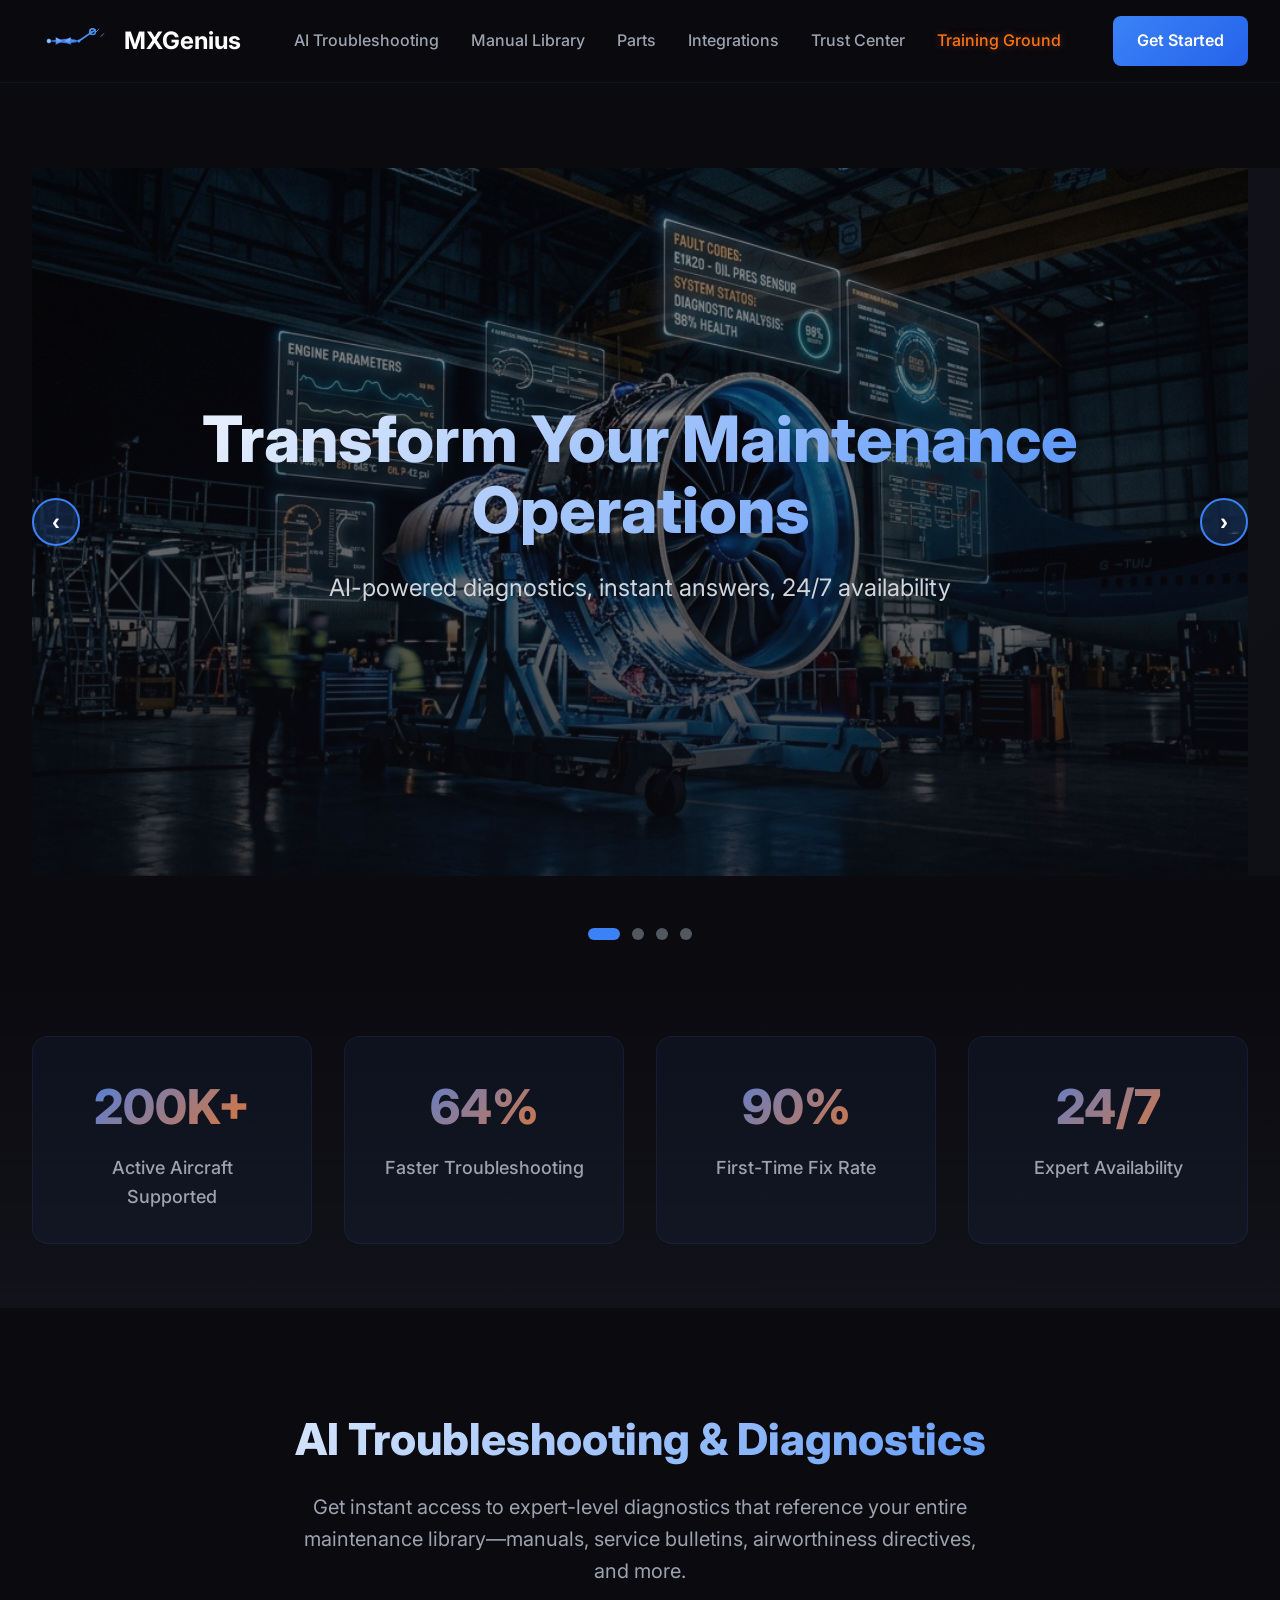
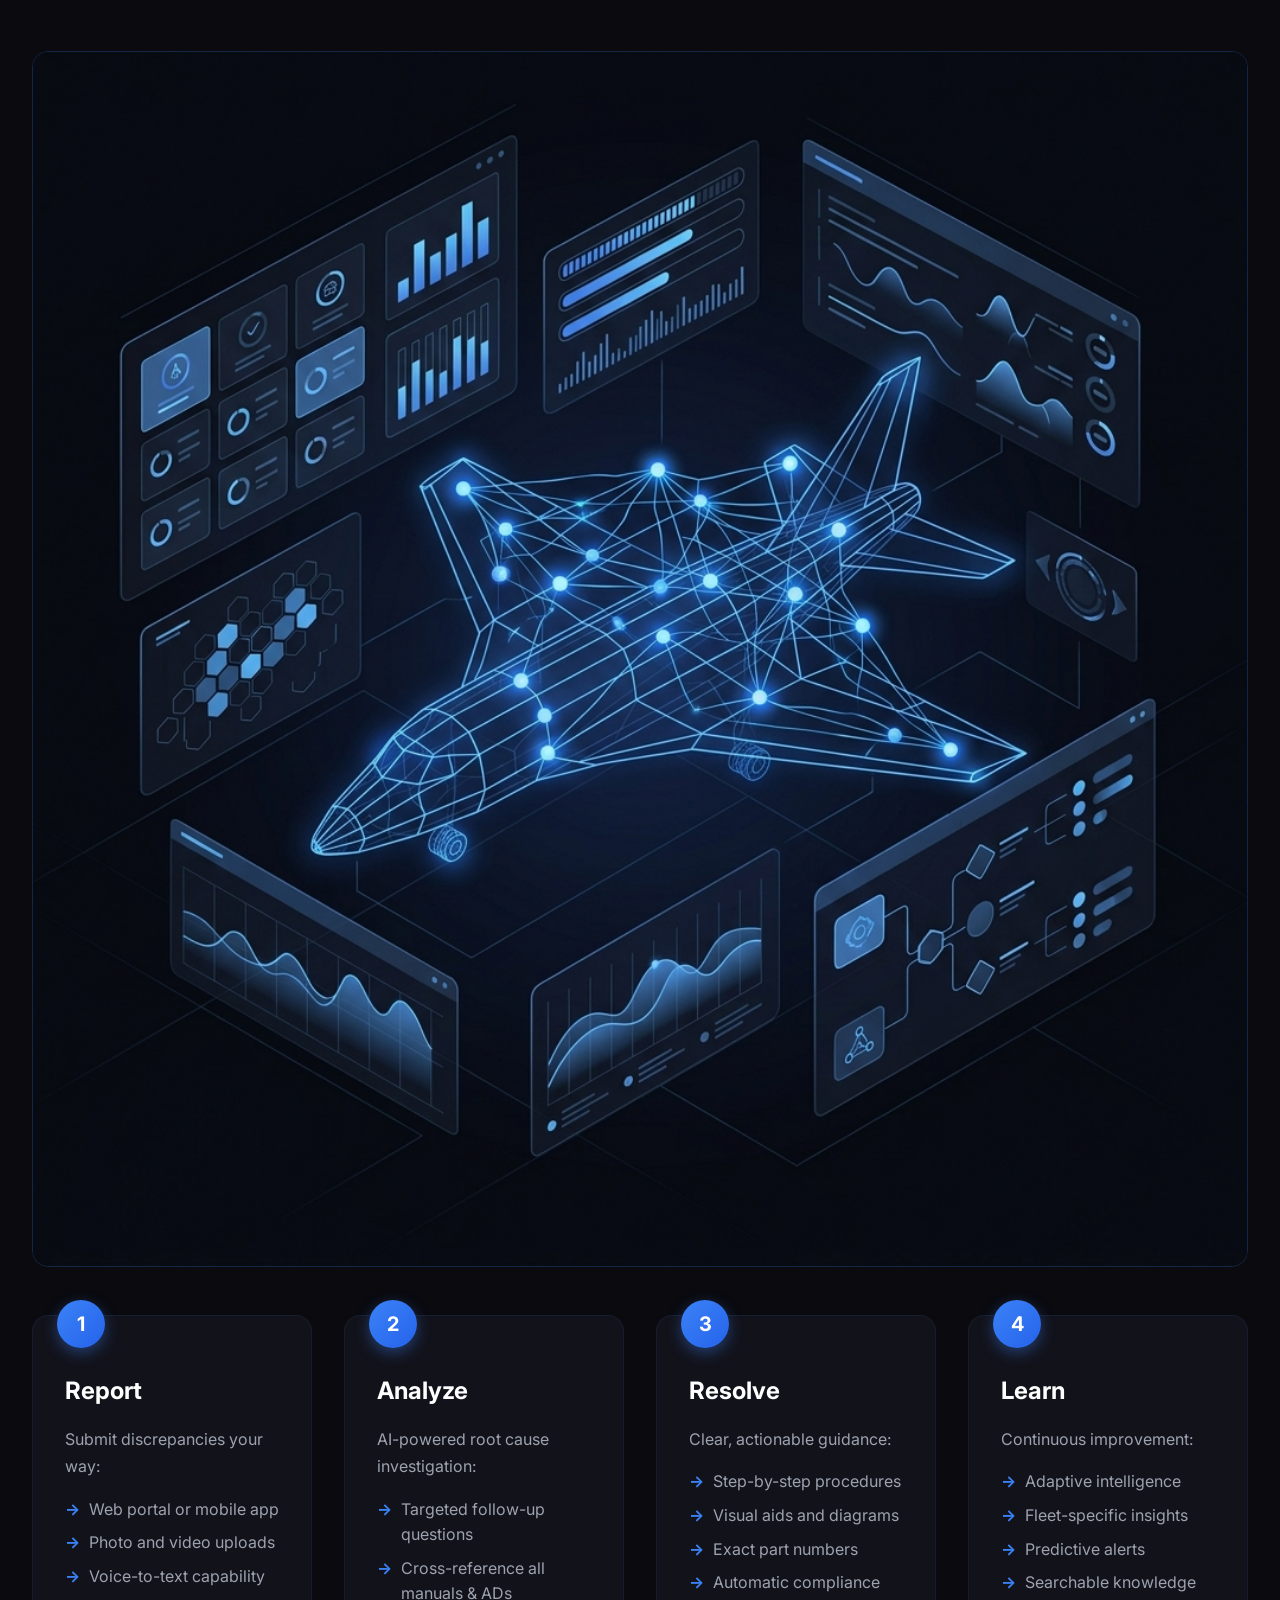
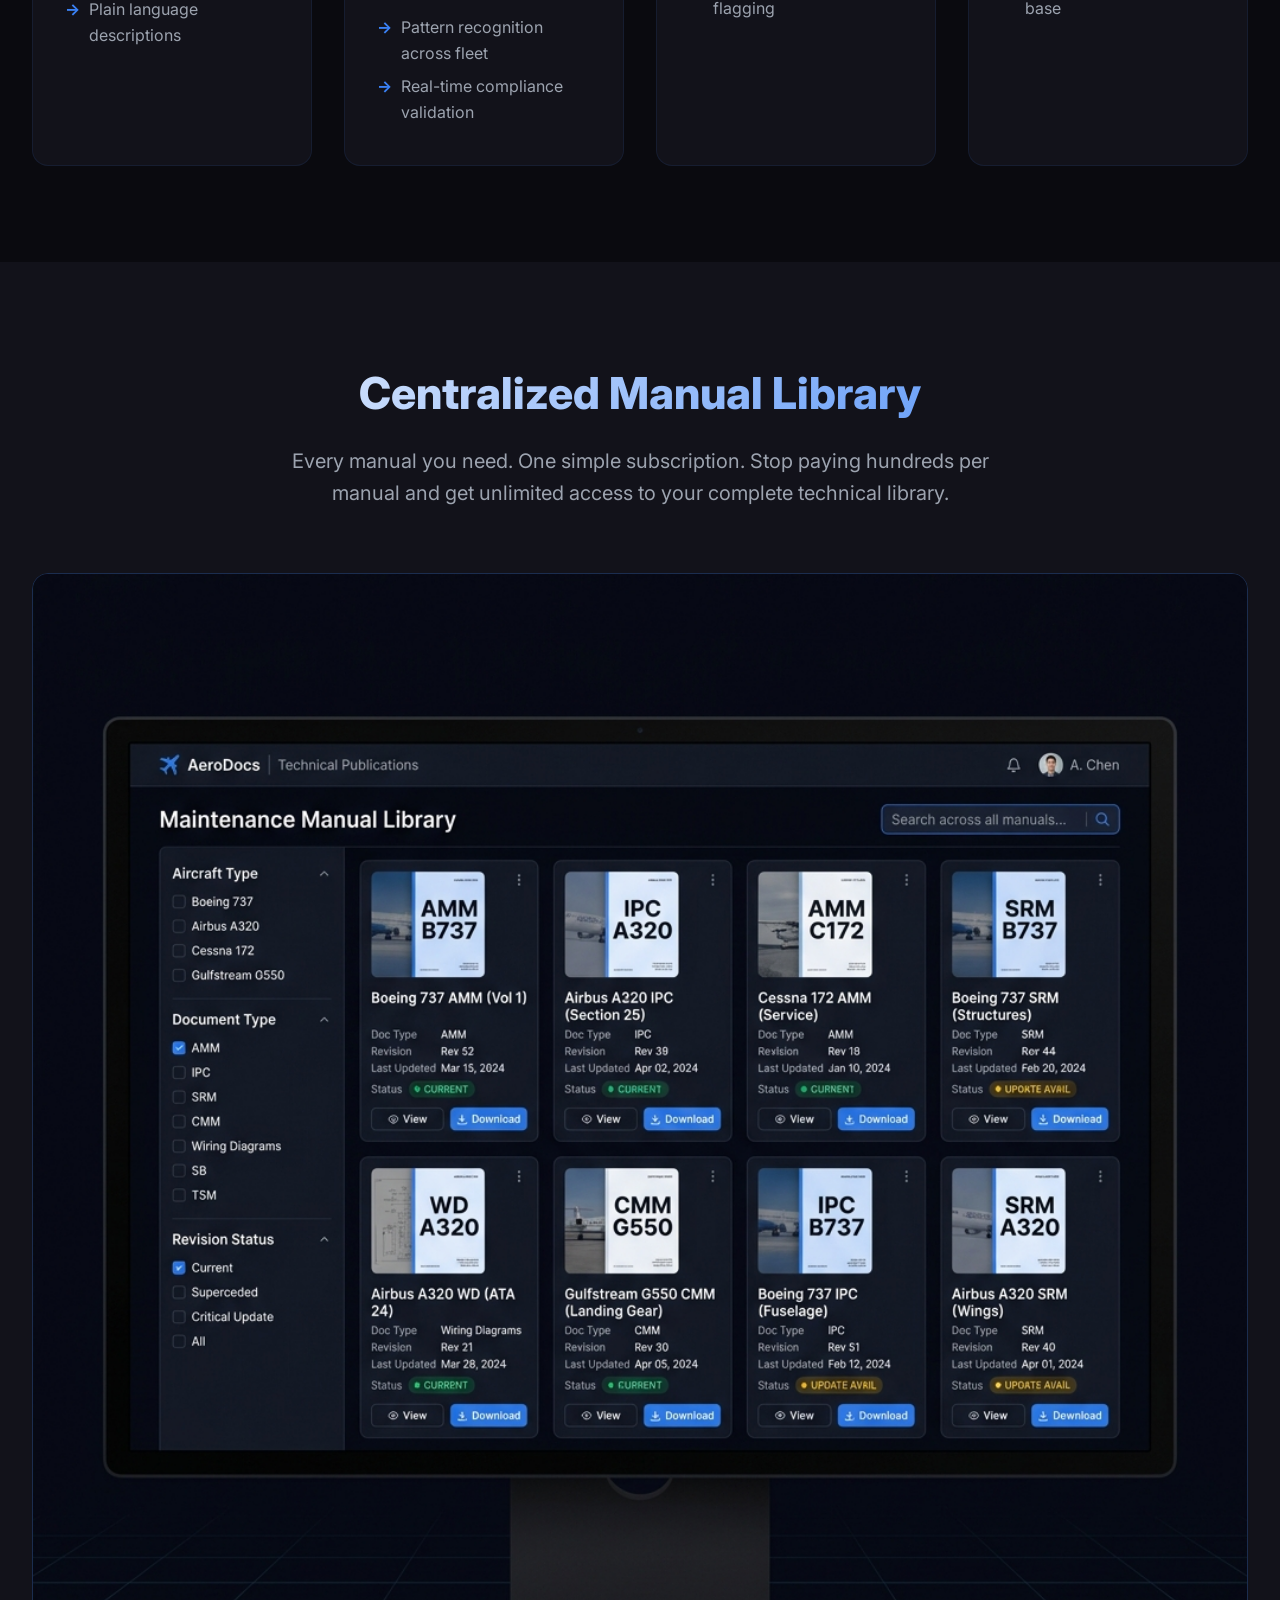
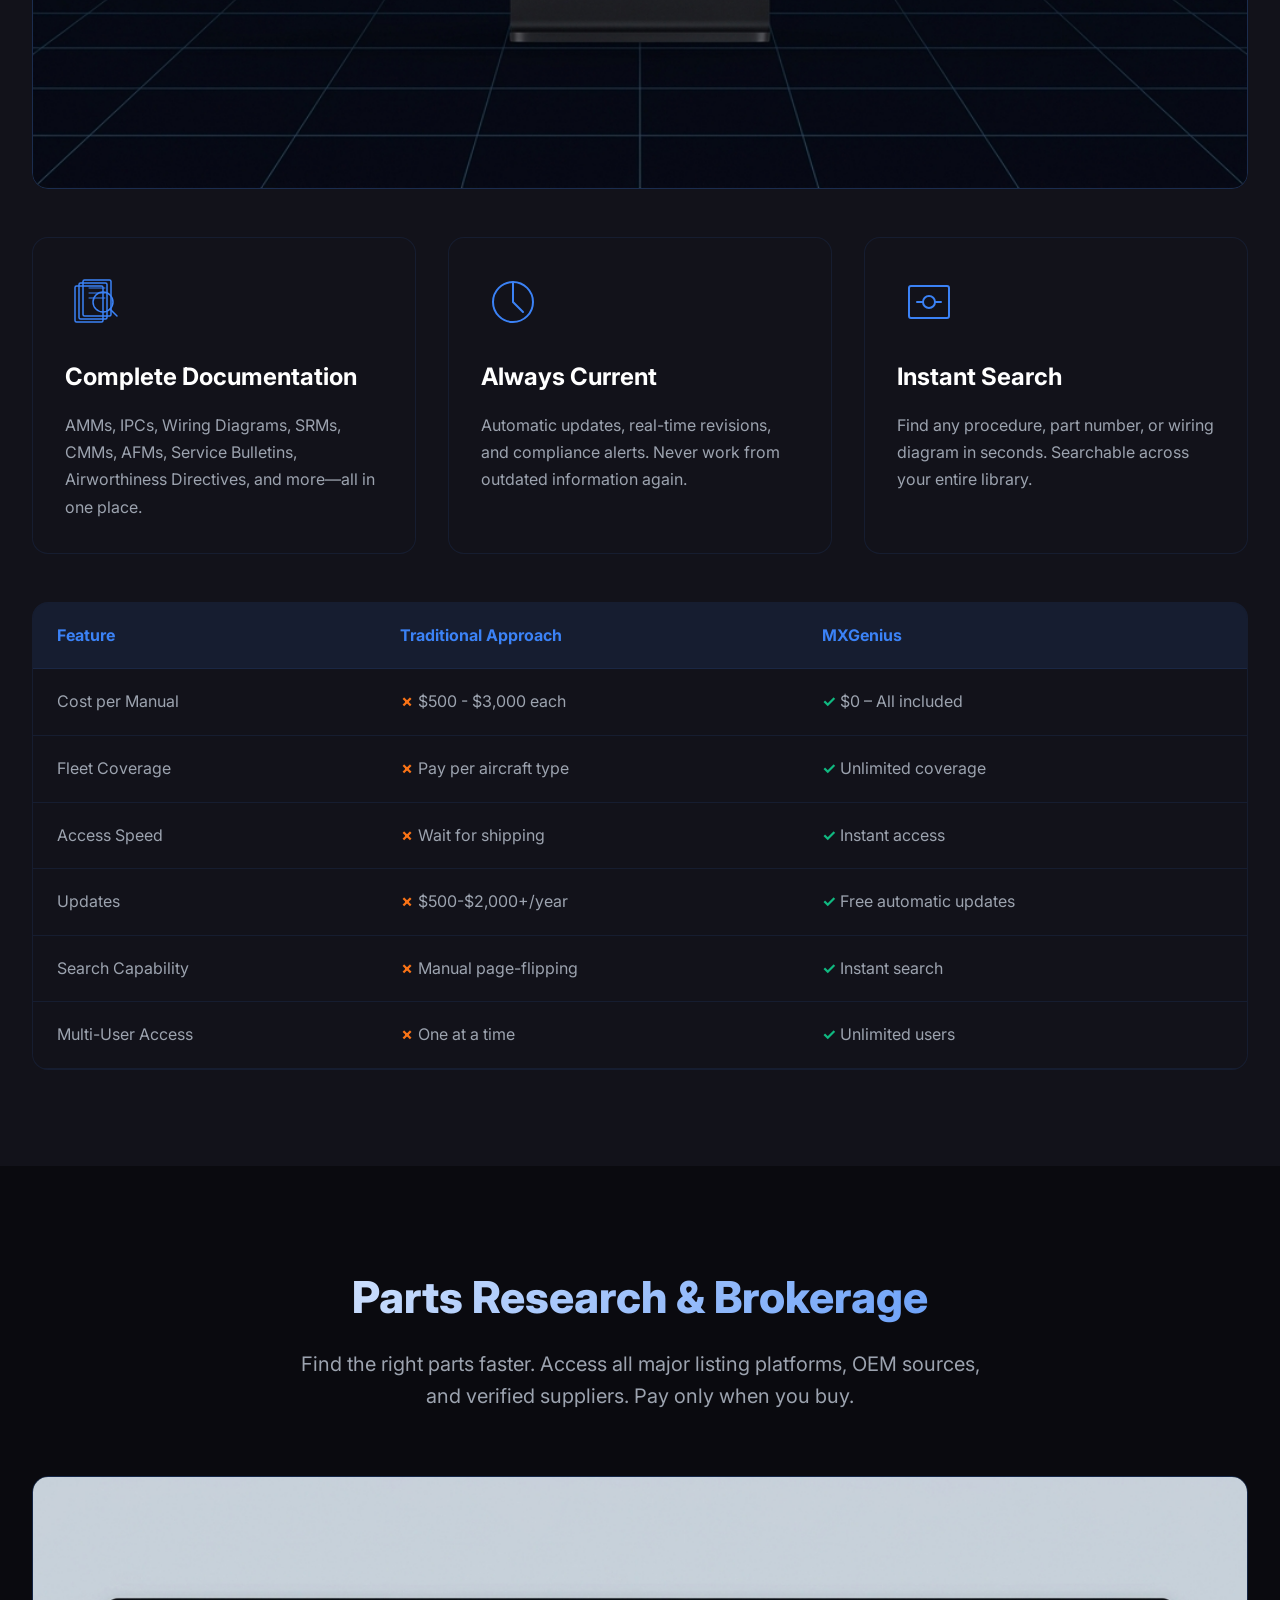
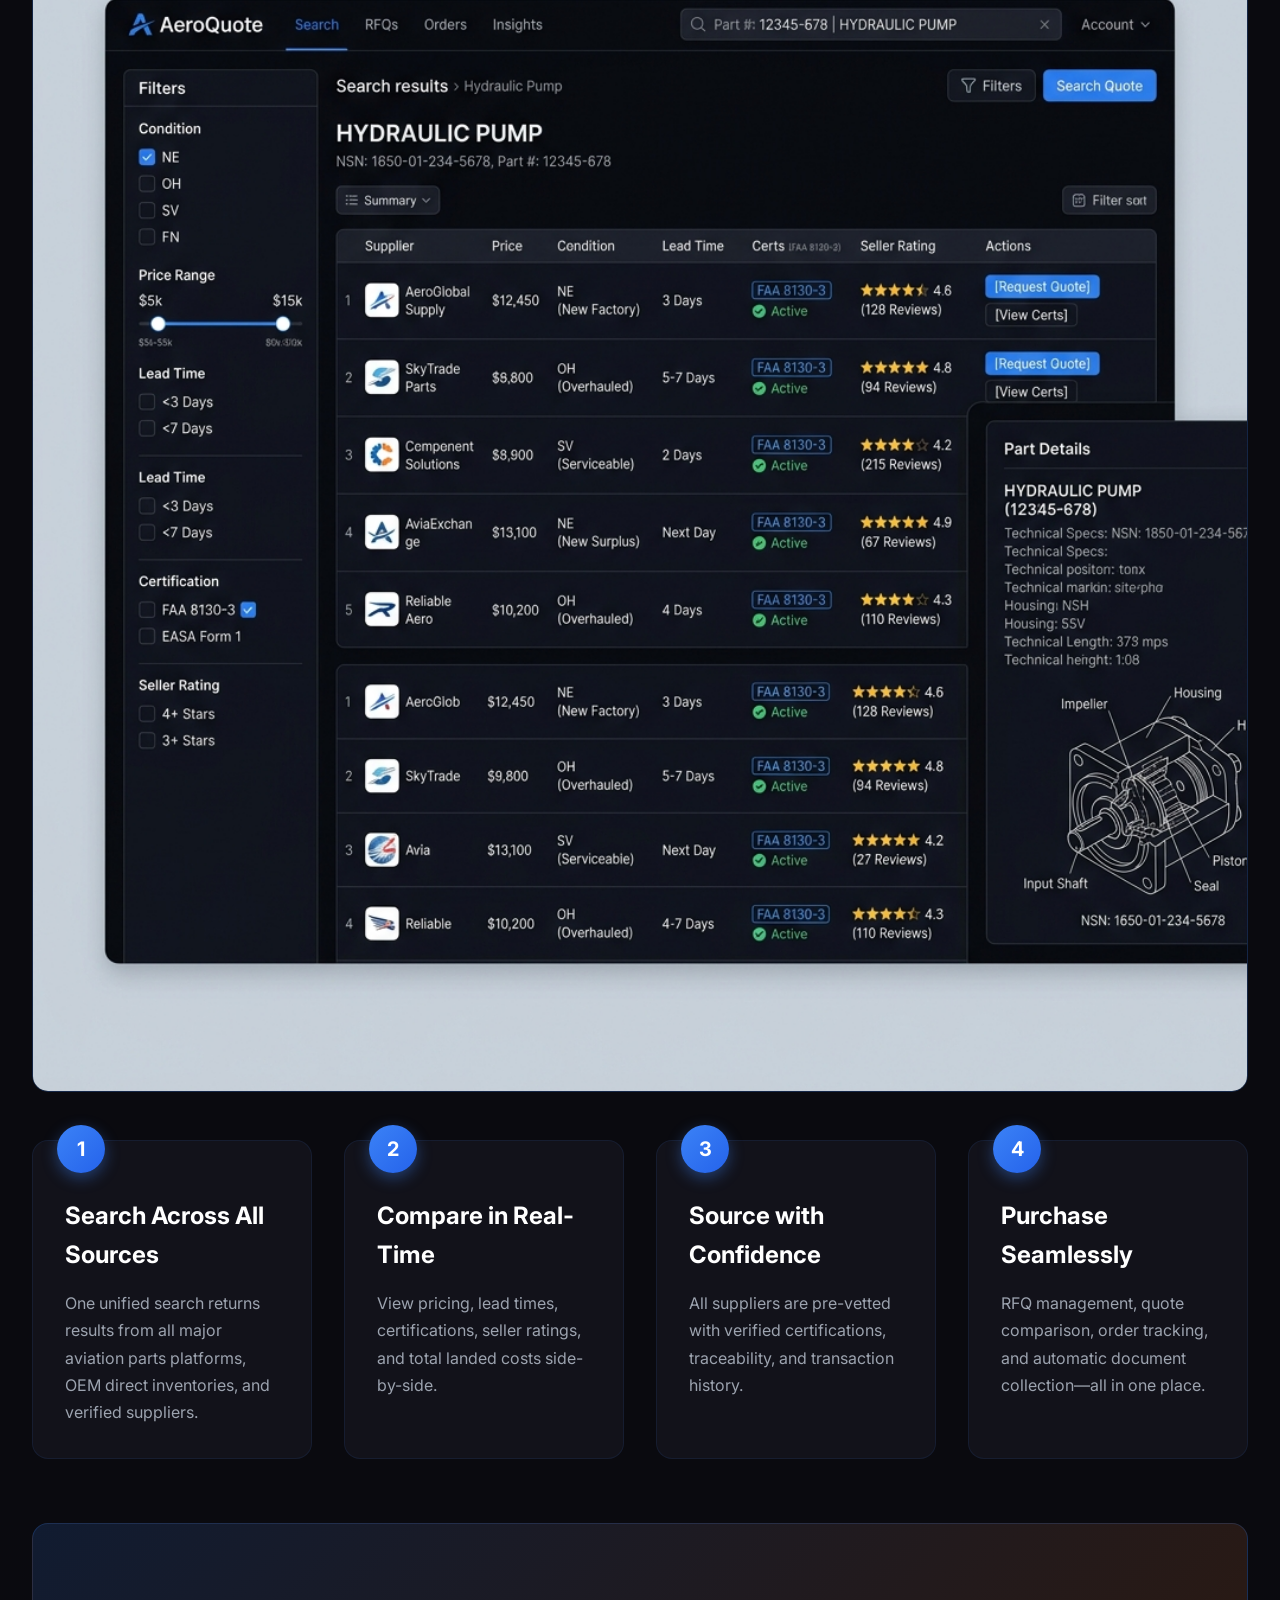
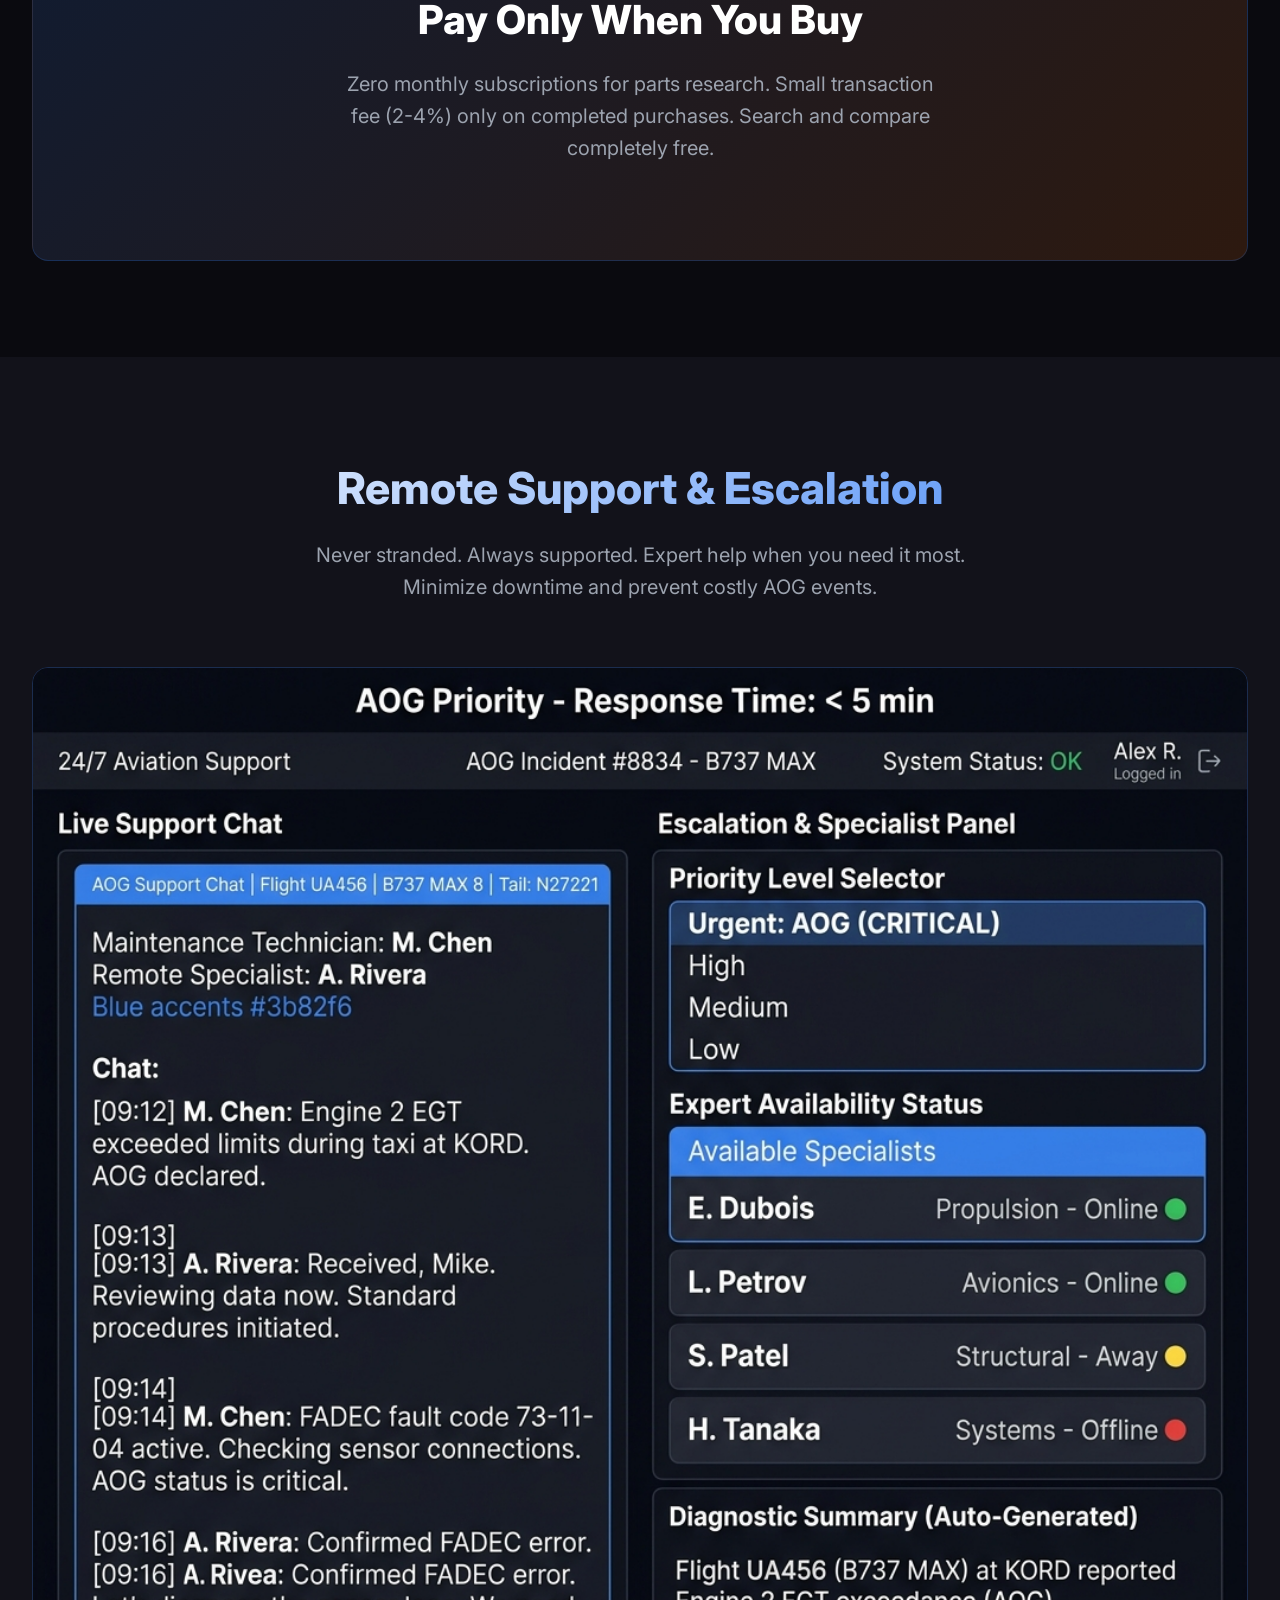
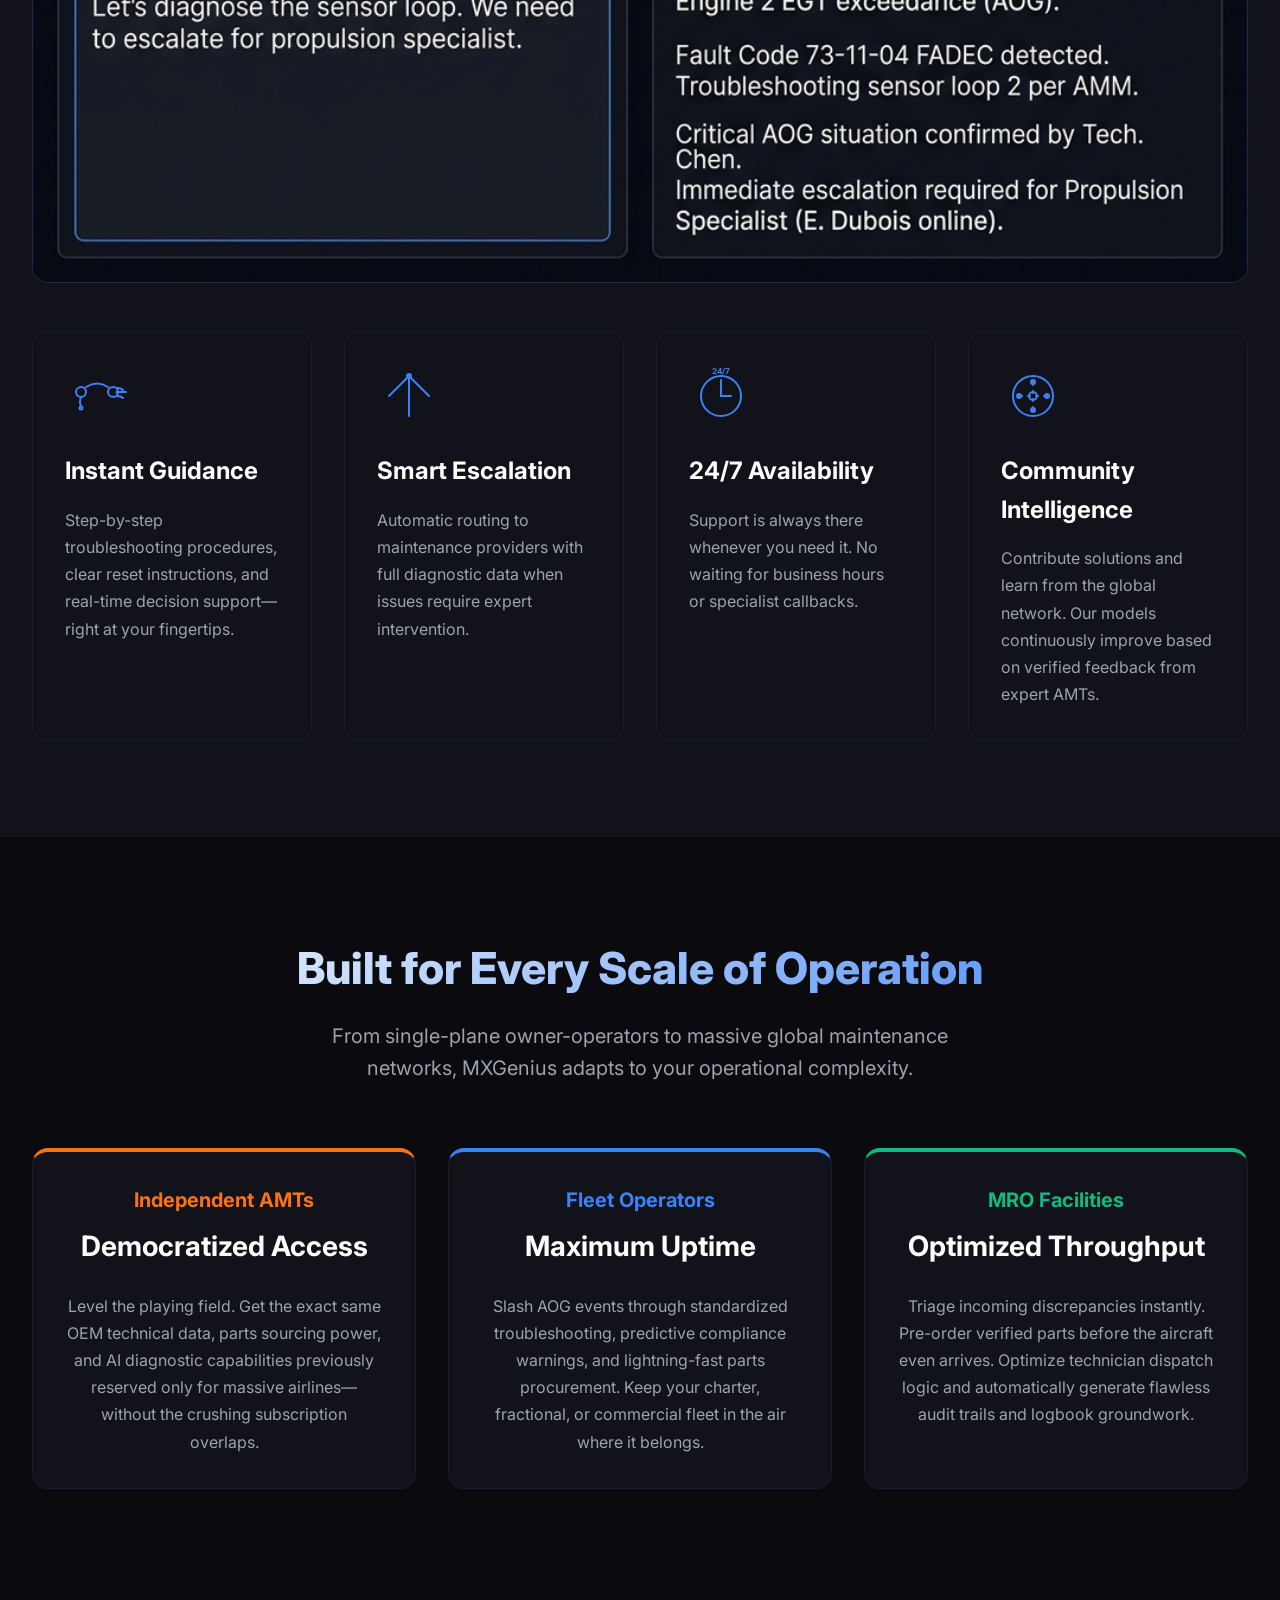
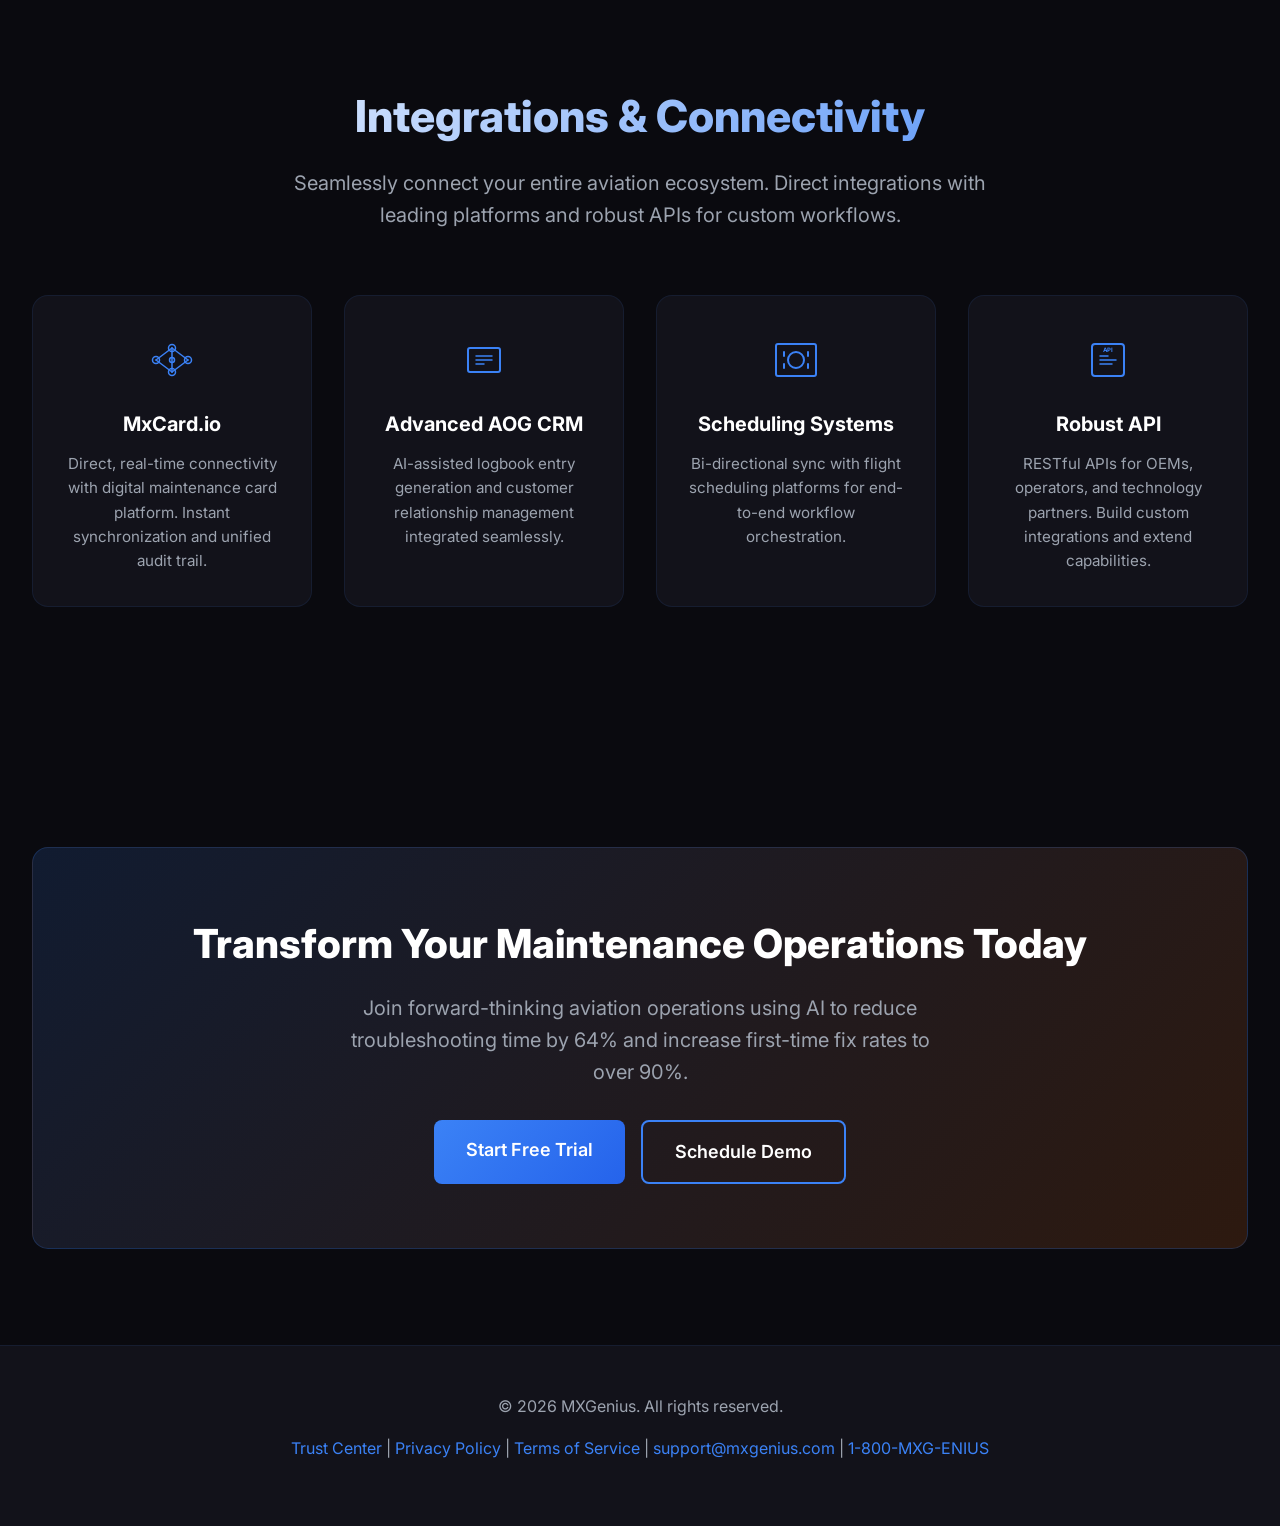
==== commit 10745c88: "feat: add audience segmentation and community intelligence sections" ====
--- a/index.html
+++ b/index.html
@@ -1285,6 +1285,52 @@
                     <h3>24/7 Availability</h3>
                     <p>Support is always there whenever you need it. No waiting for business hours or specialist callbacks.</p>
                 </div>
+
+                <div class="feature-card">
+                    <div class="feature-icon">
+                        <svg viewBox="0 0 64 64" xmlns="http://www.w3.org/2000/svg">
+                            <circle cx="32" cy="32" r="20" fill="none" stroke="#3b82f6" stroke-width="2"/>
+                            <path d="M 32 18 L 32 46 M 18 32 L 46 32" stroke="#3b82f6" stroke-width="1.5" stroke-dasharray="4 4" />
+                            <circle cx="32" cy="18" r="3" fill="#3b82f6"/>
+                            <circle cx="32" cy="46" r="3" fill="#3b82f6"/>
+                            <circle cx="18" cy="32" r="3" fill="#3b82f6"/>
+                            <circle cx="46" cy="32" r="3" fill="#3b82f6"/>
+                            <circle cx="32" cy="32" r="4" fill="none" stroke="#3b82f6" stroke-width="2"/>
+                        </svg>
+                    </div>
+                    <h3>Community Intelligence</h3>
+                    <p>Contribute solutions and learn from the global network. Our models continuously improve based on verified feedback from expert AMTs.</p>
+                </div>
+            </div>
+        </div>
+    </section>
+
+    <!-- Target Audience Section -->
+    <section id="audiences">
+        <div class="section-container">
+            <div class="section-header">
+                <h2>Built for Every Scale of Operation</h2>
+                <p>From single-plane owner-operators to massive global maintenance networks, MXGenius adapts to your operational complexity.</p>
+            </div>
+
+            <div class="features-grid">
+                <div class="feature-card" style="text-align: center; border-top: 4px solid var(--accent-orange);">
+                    <h3 style="color: var(--accent-orange); margin-bottom: 0.5rem; font-size: 1.25rem;">Independent AMTs</h3>
+                    <h4 style="color: var(--text-white); font-size: 1.75rem; margin-bottom: 1.5rem;">Democratized Access</h4>
+                    <p>Level the playing field. Get the exact same OEM technical data, parts sourcing power, and AI diagnostic capabilities previously reserved only for massive airlines—without the crushing subscription overlaps.</p>
+                </div>
+
+                <div class="feature-card" style="text-align: center; border-top: 4px solid var(--primary-blue);">
+                    <h3 style="color: var(--primary-blue); margin-bottom: 0.5rem; font-size: 1.25rem;">Fleet Operators</h3>
+                    <h4 style="color: var(--text-white); font-size: 1.75rem; margin-bottom: 1.5rem;">Maximum Uptime</h4>
+                    <p>Slash AOG events through standardized troubleshooting, predictive compliance warnings, and lightning-fast parts procurement. Keep your charter, fractional, or commercial fleet in the air where it belongs.</p>
+                </div>
+
+                <div class="feature-card" style="text-align: center; border-top: 4px solid #10b981;">
+                    <h3 style="color: #10b981; margin-bottom: 0.5rem; font-size: 1.25rem;">MRO Facilities</h3>
+                    <h4 style="color: var(--text-white); font-size: 1.75rem; margin-bottom: 1.5rem;">Optimized Throughput</h4>
+                    <p>Triage incoming discrepancies instantly. Pre-order verified parts before the aircraft even arrives. Optimize technician dispatch logic and automatically generate flawless audit trails and logbook groundwork.</p>
+                </div>
             </div>
         </div>
     </section>
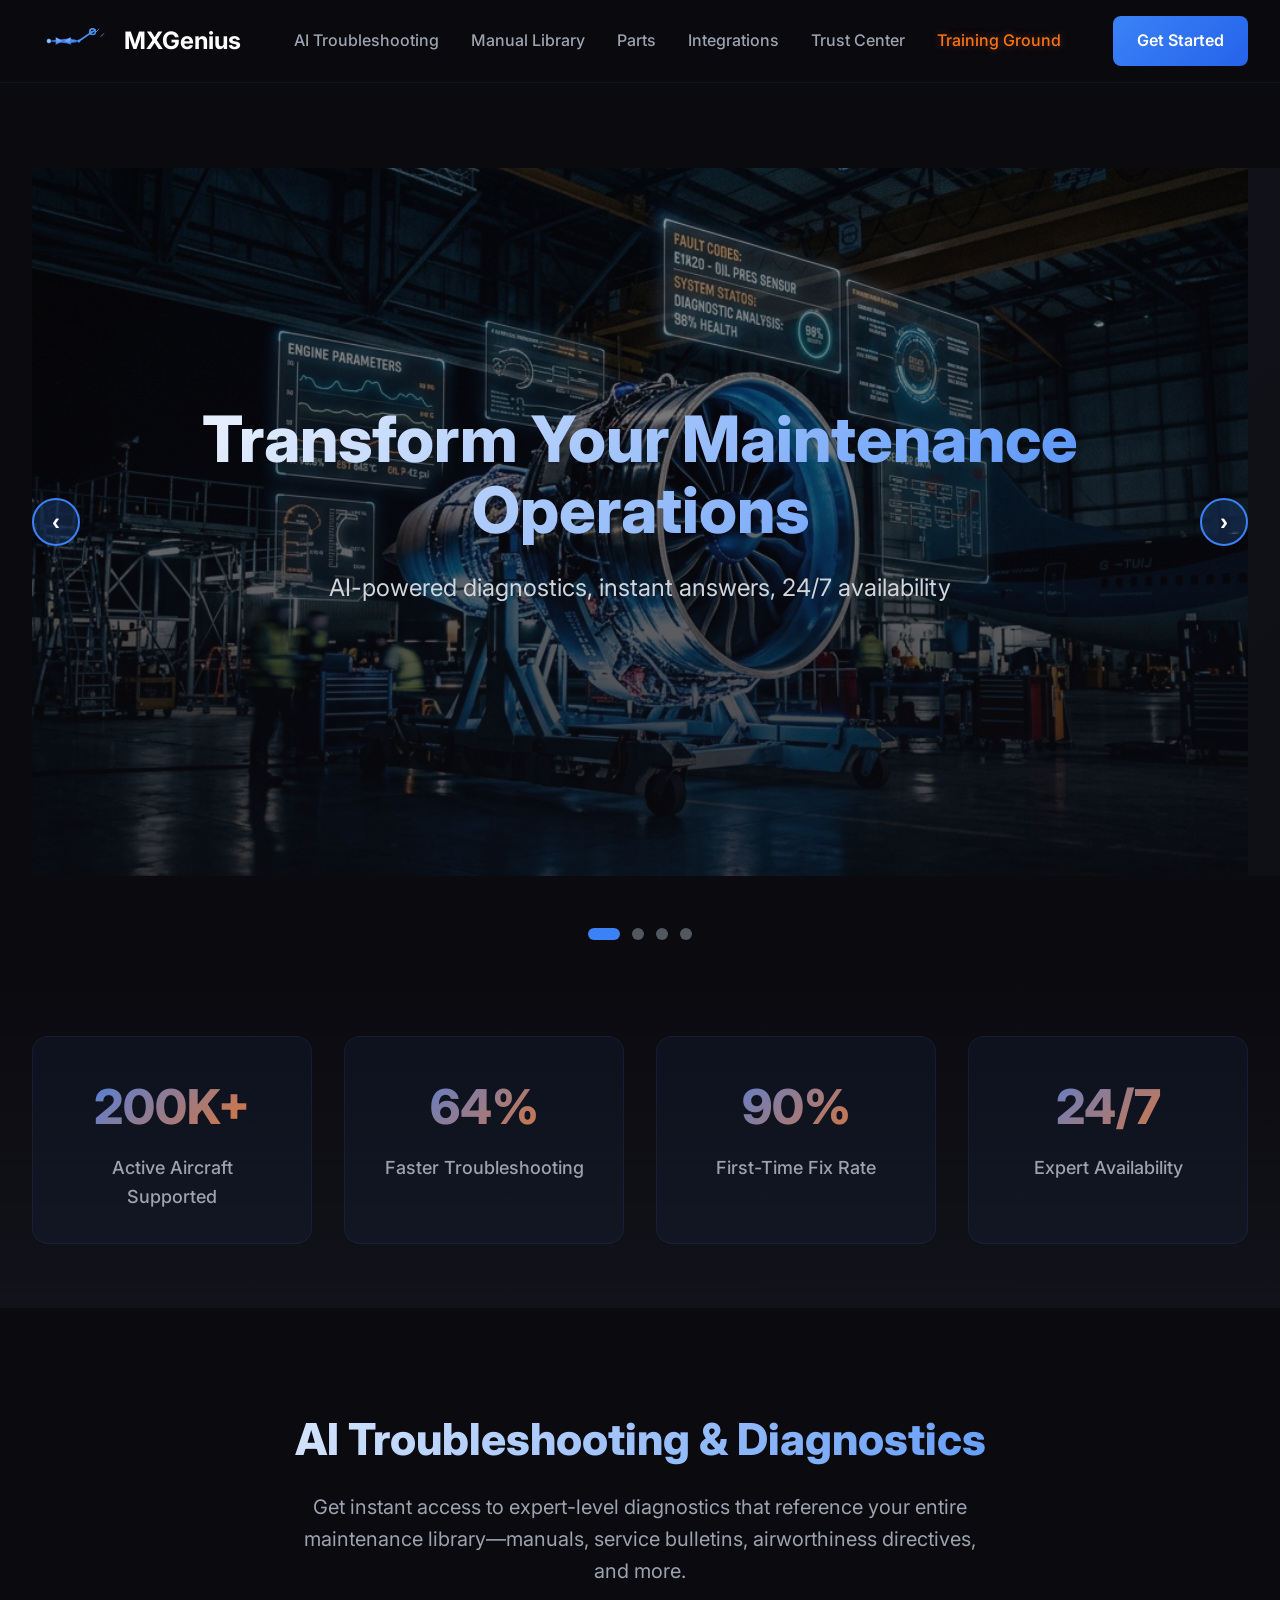
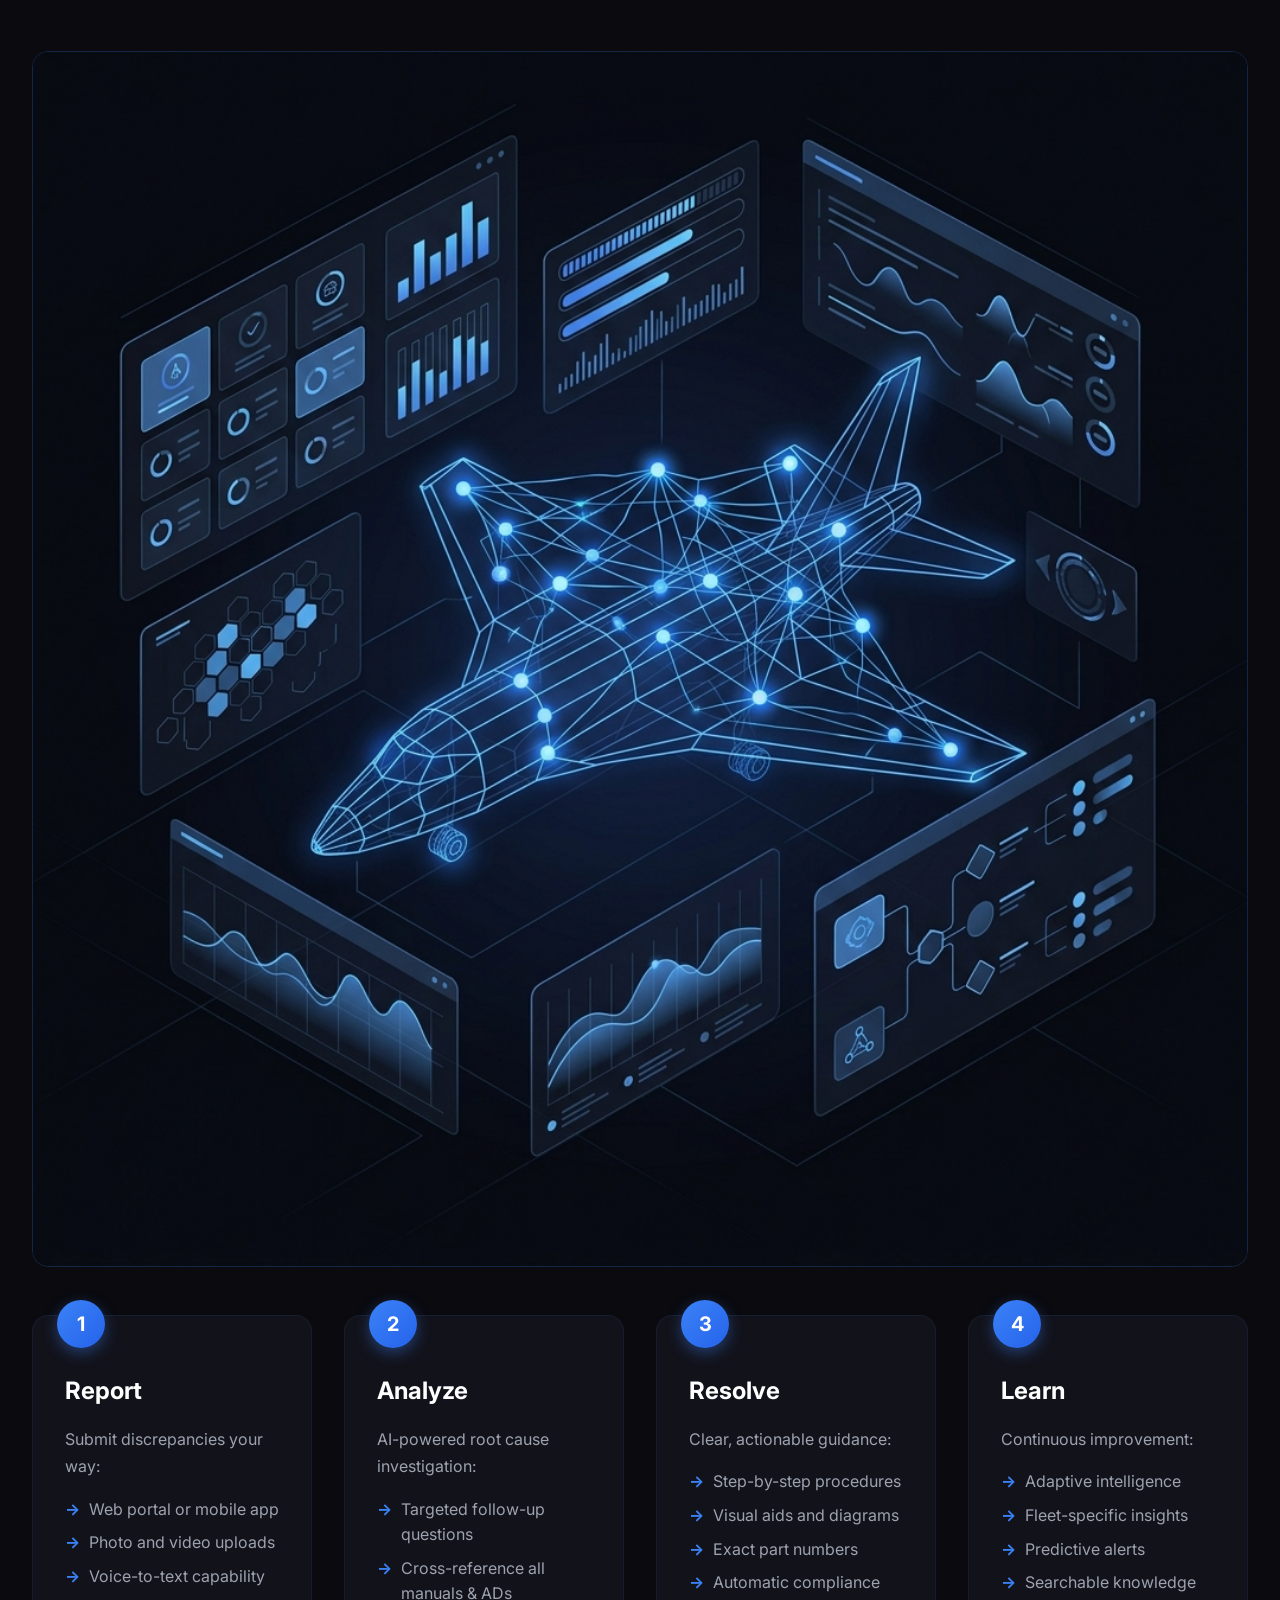
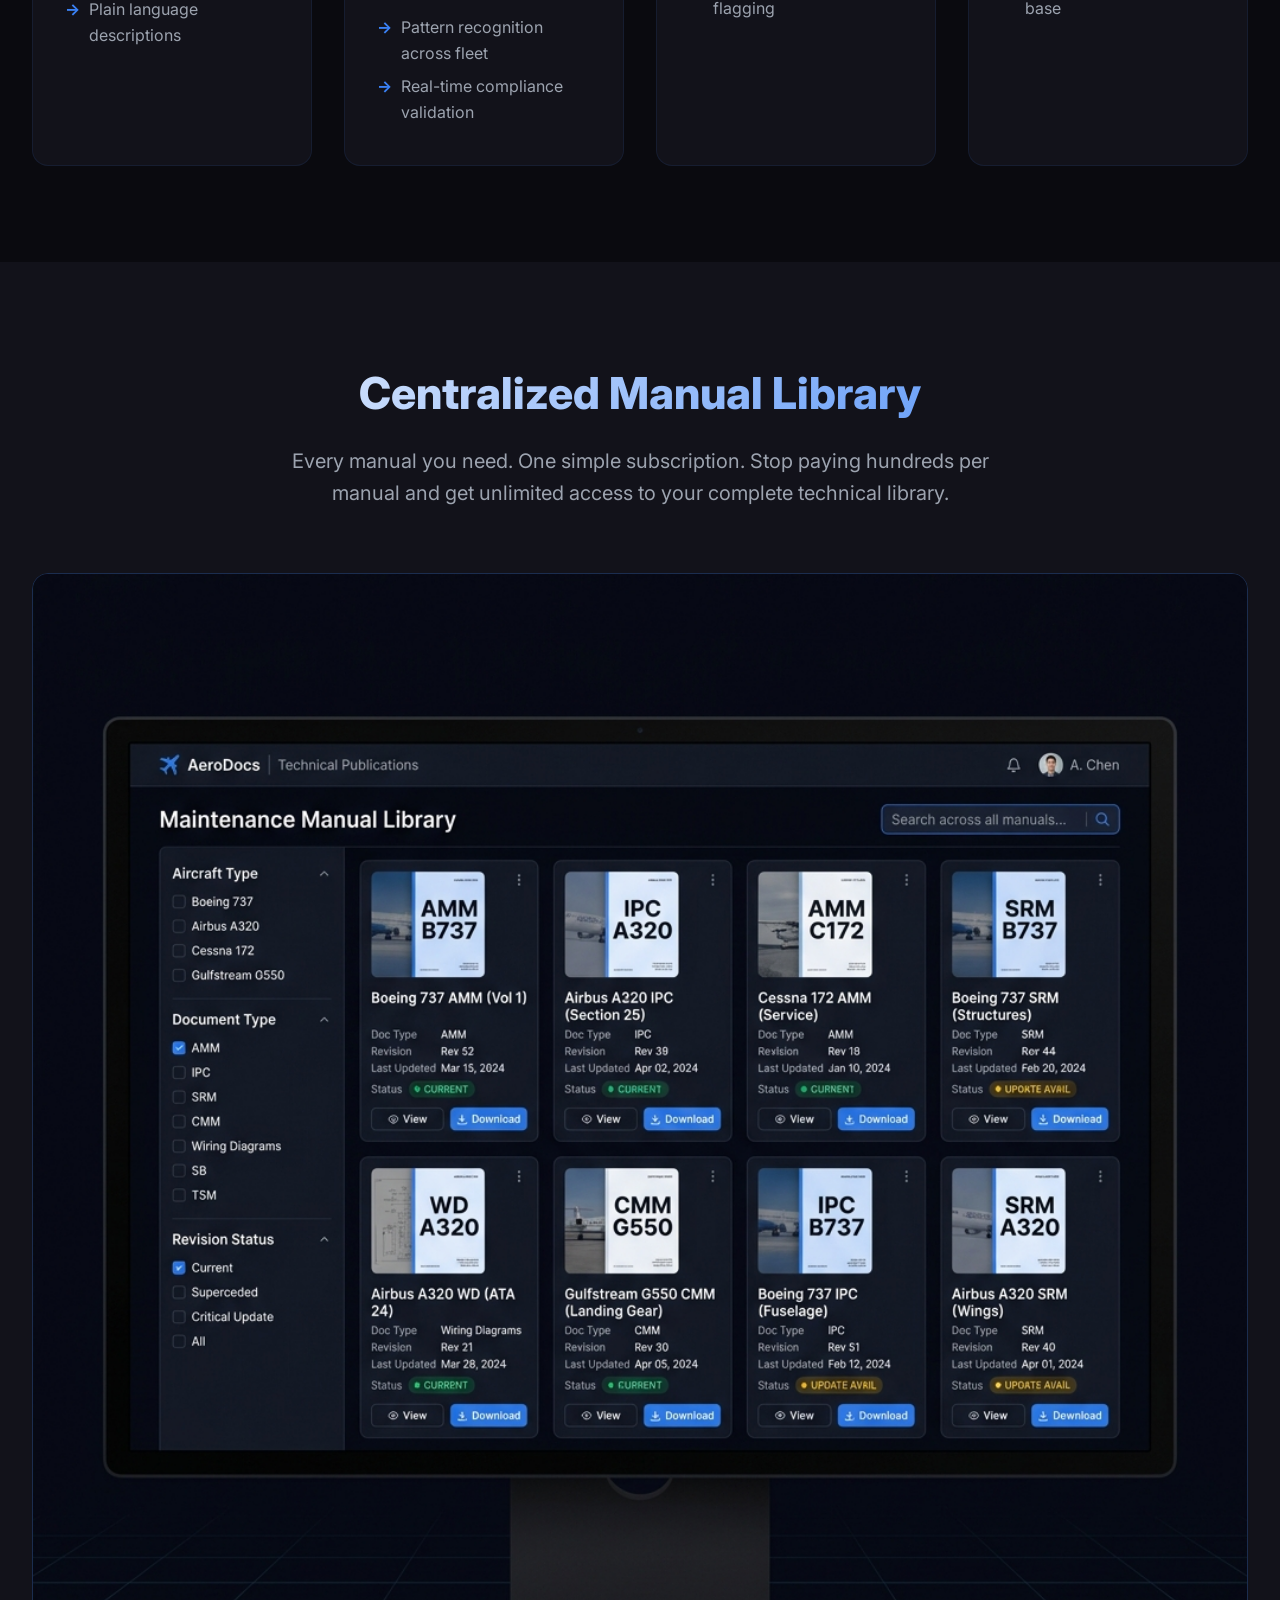
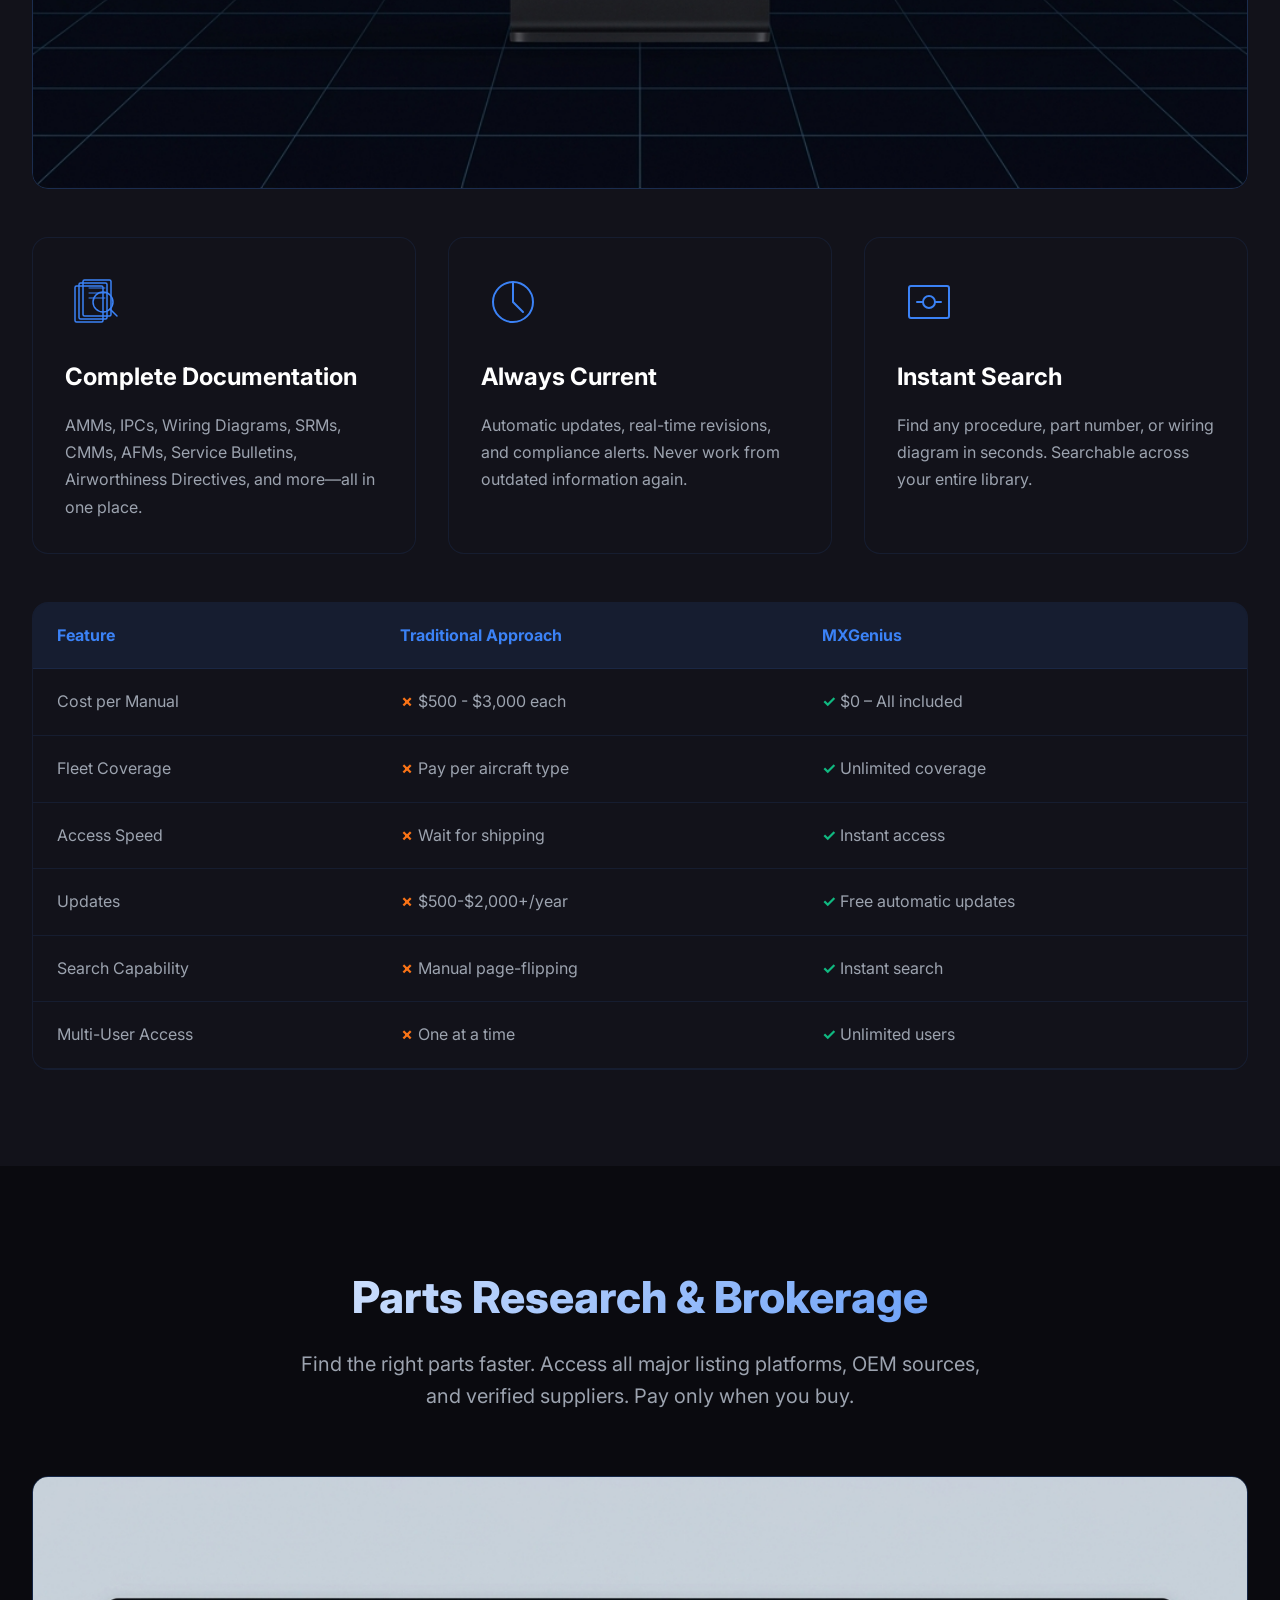
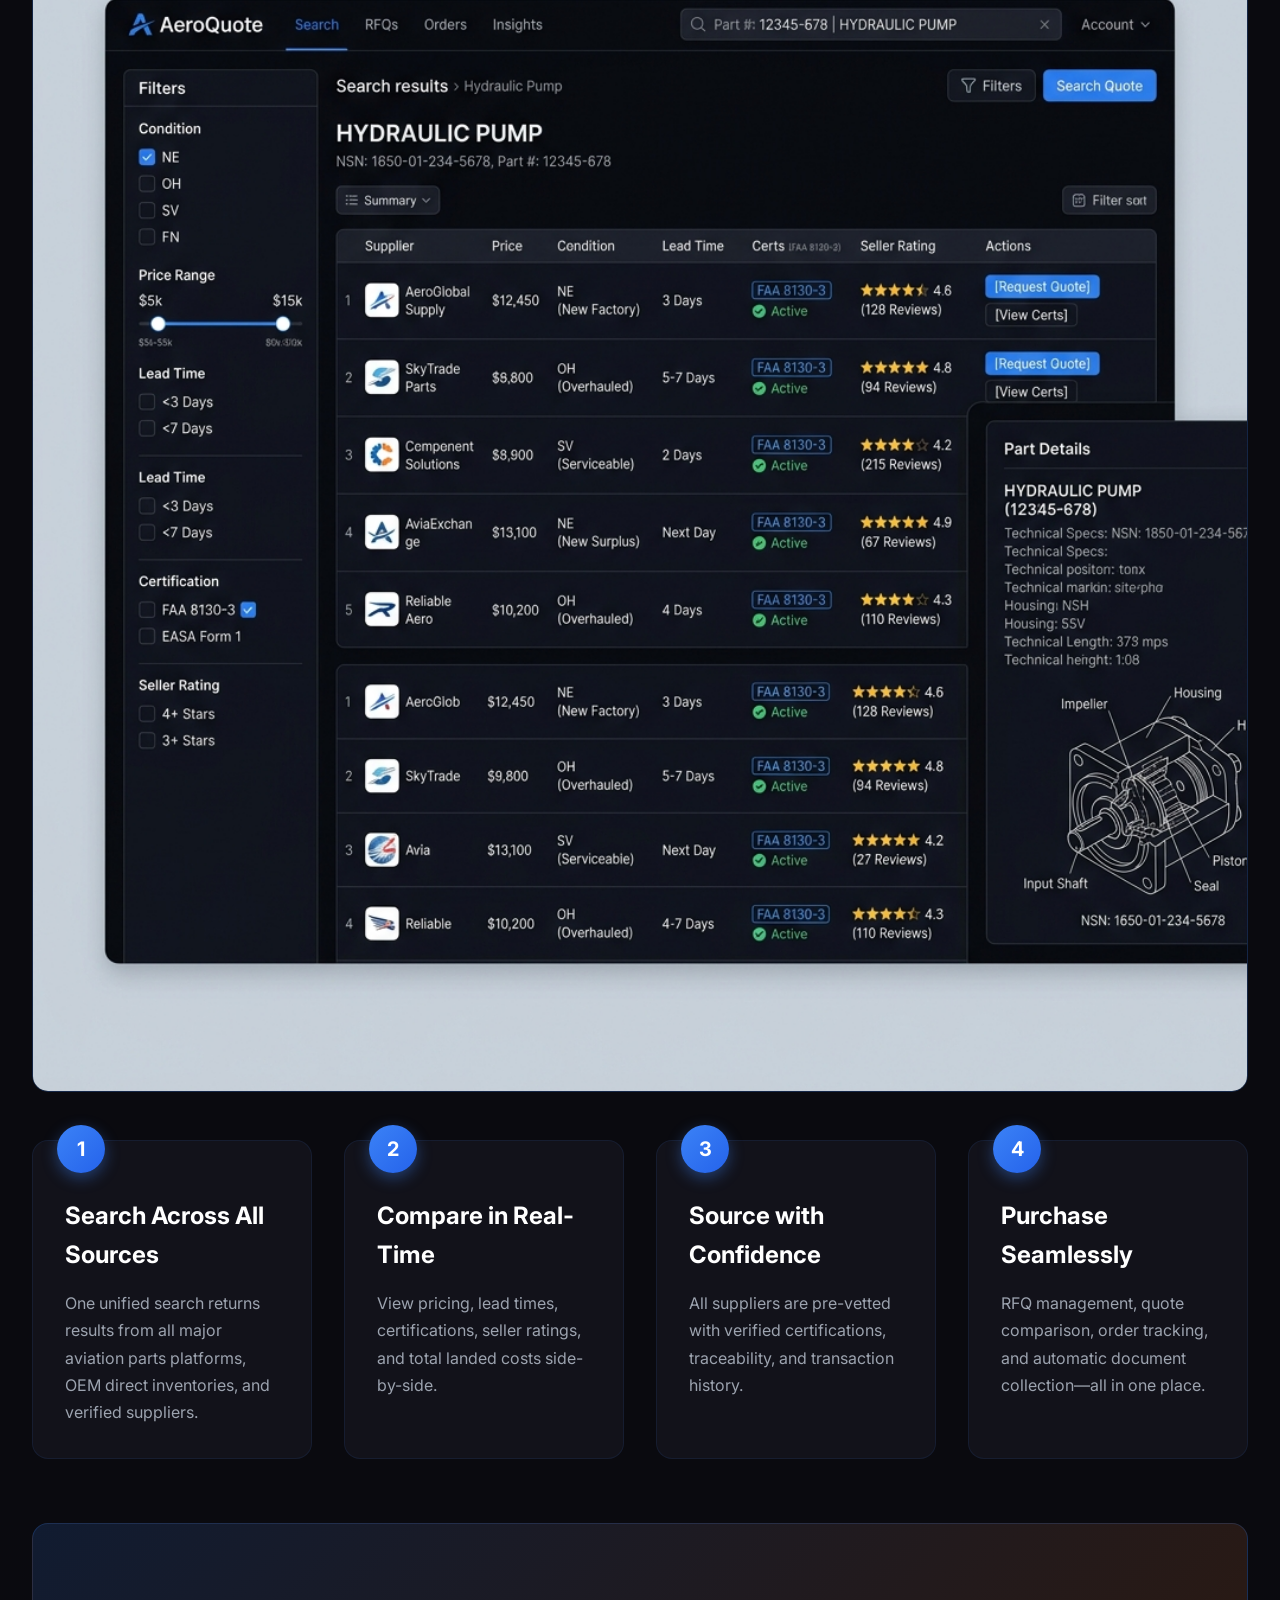
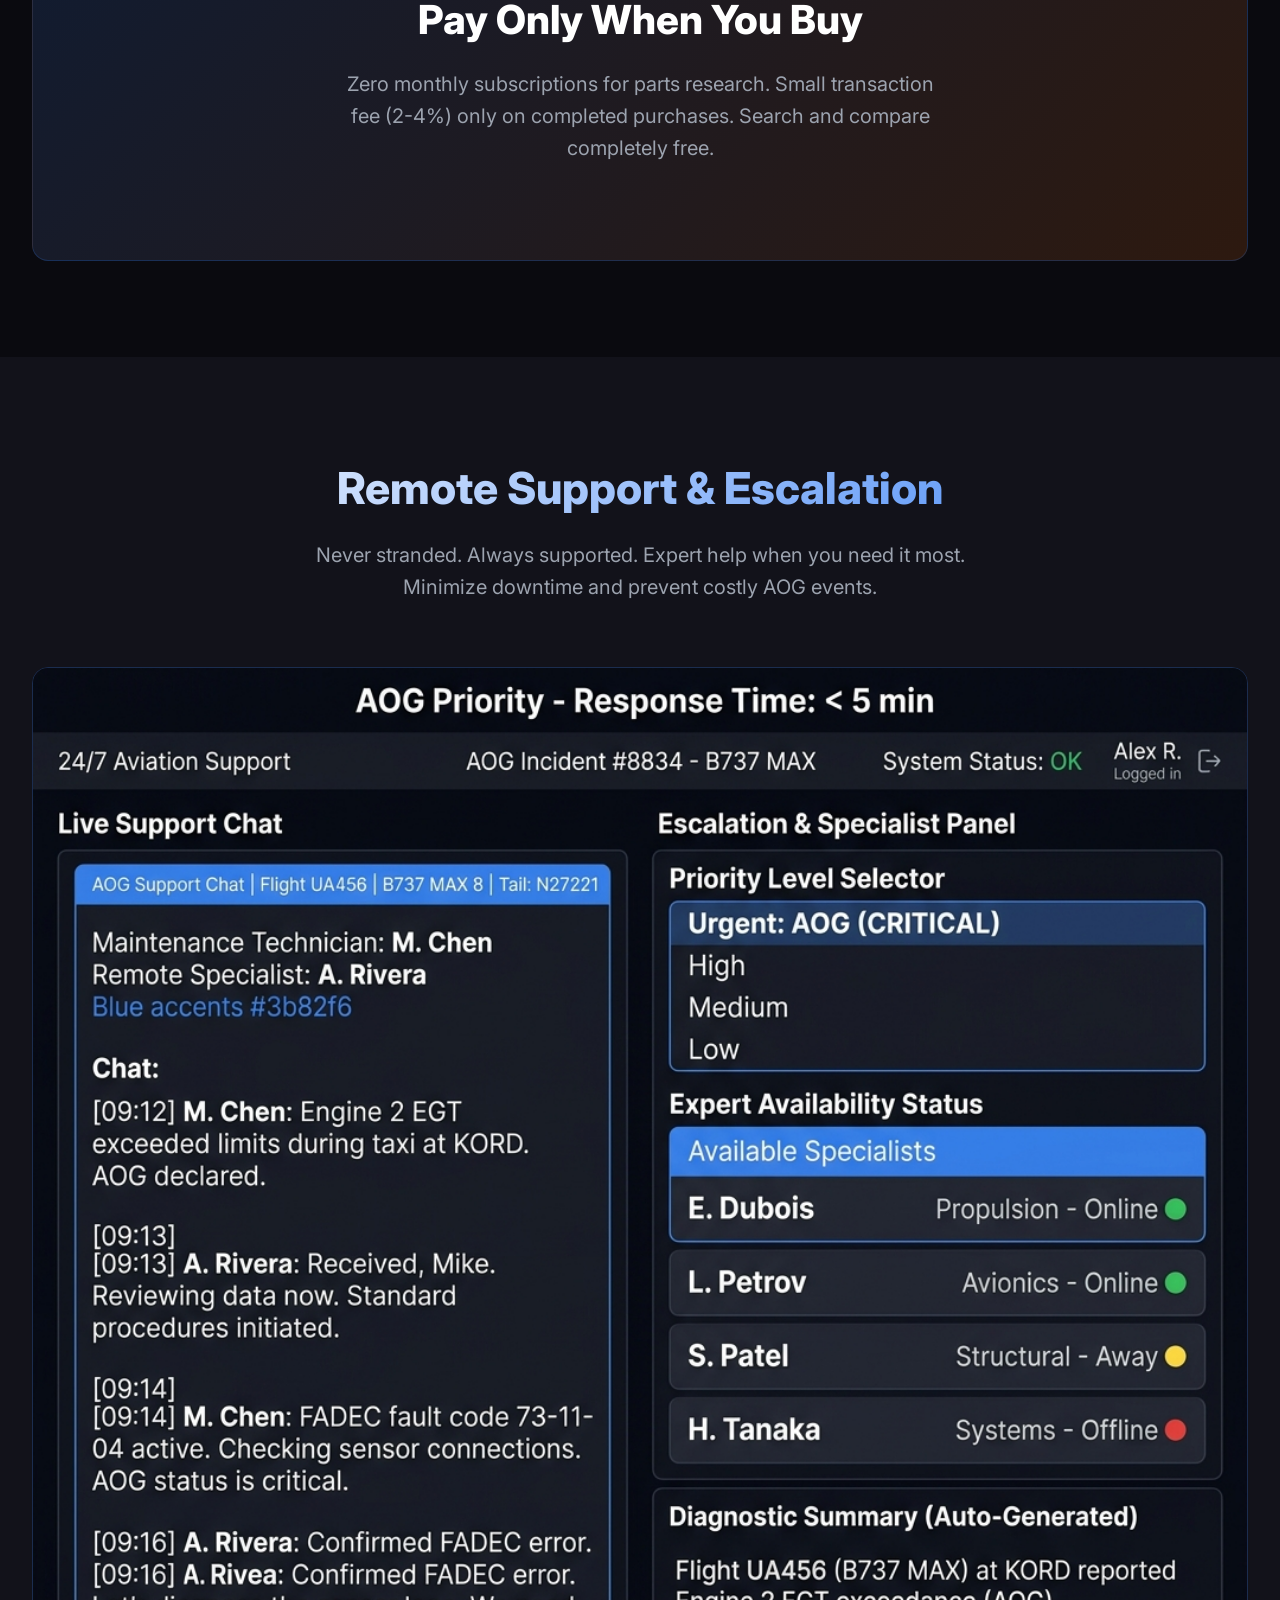
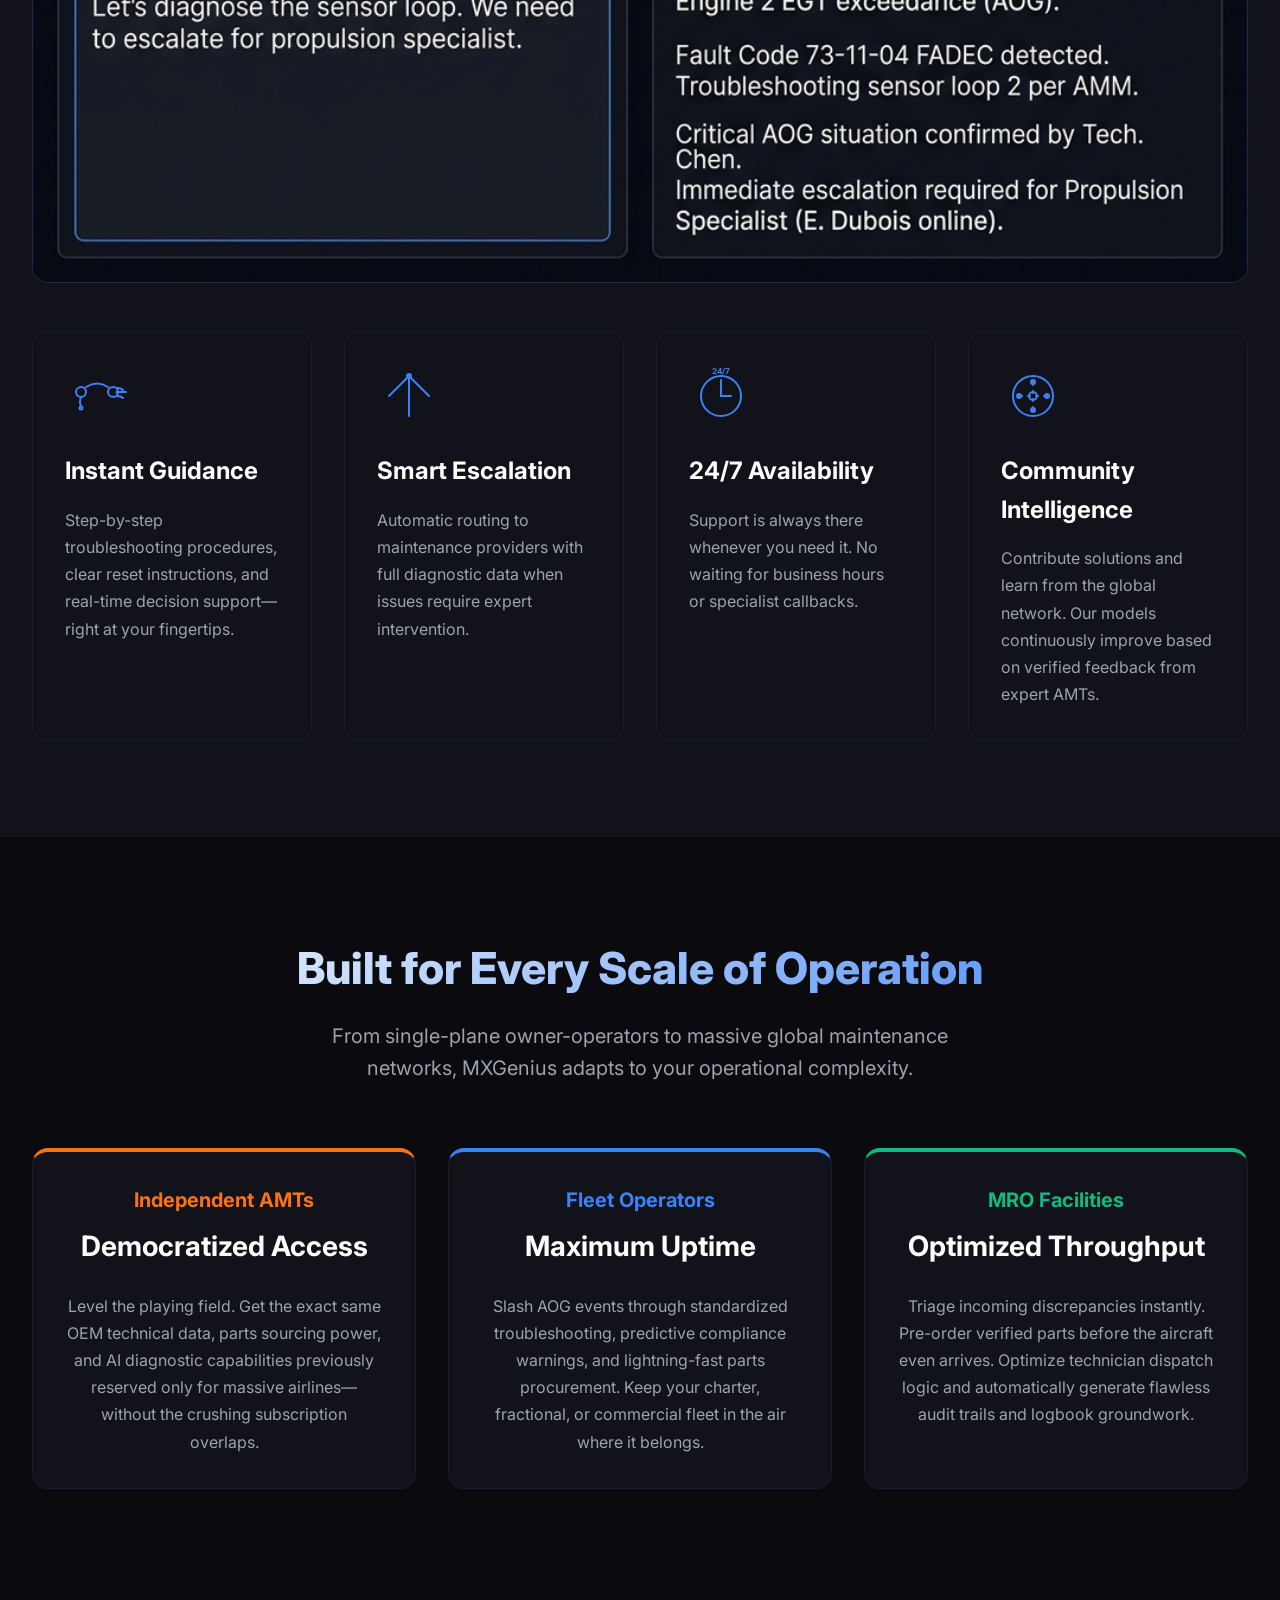
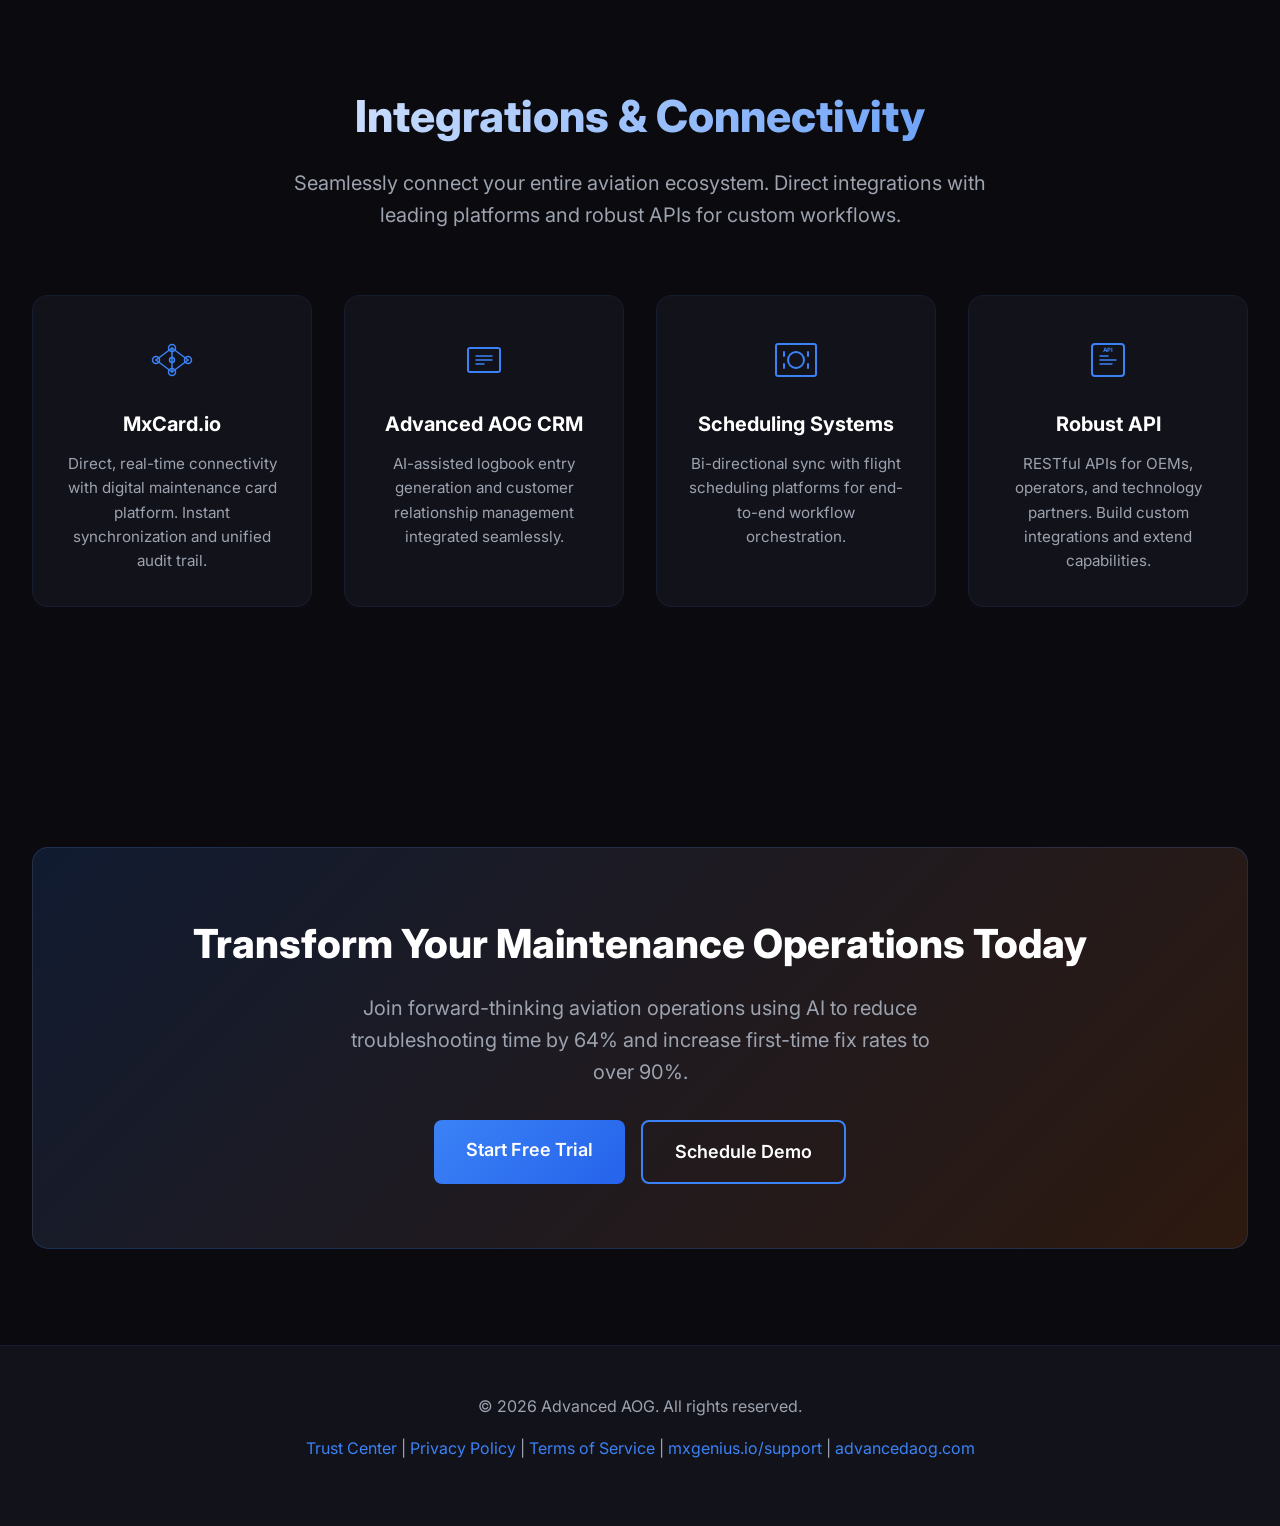
==== commit 2a05e382: "feat(training): finalize UX polish, implement scrollSpy on trust center, restructure data workflow" ====
--- a/index.html
+++ b/index.html
@@ -895,7 +895,7 @@
                 <li><a href="trust-center.html">Trust Center</a></li>
                 <li><a href="training-ground.html" class="nav-special">Training Ground</a></li>
             </ul>
-            <a href="#get-started" class="cta-button">Get Started</a>
+            <a href="waitlist.html" class="cta-button">Get Started</a>
         </div>
     </nav>
 
@@ -1412,8 +1412,8 @@
                 <h2>Transform Your Maintenance Operations Today</h2>
                 <p>Join forward-thinking aviation operations using AI to reduce troubleshooting time by 64% and increase first-time fix rates to over 90%.</p>
                 <div class="hero-ctas">
-                    <a href="#" class="cta-button">Start Free Trial</a>
-                    <a href="#" class="cta-button secondary">Schedule Demo</a>
+                    <a href="waitlist.html" class="cta-button">Start Free Trial</a>
+                    <a href="waitlist.html" class="cta-button secondary">Schedule Demo</a>
                 </div>
             </div>
         </div>
@@ -1421,13 +1421,13 @@
 
     <!-- Footer -->
     <footer>
-        <p>&copy; 2026 MXGenius. All rights reserved.</p>
+        <p>&copy; 2026 Advanced AOG. All rights reserved.</p>
         <p>
             <a href="trust-center.html">Trust Center</a> | 
             <a href="trust-center.html#privacy_policy.txt">Privacy Policy</a> | 
             <a href="trust-center.html#terms_of_service.txt">Terms of Service</a> | 
-            <a href="mailto:support@mxgenius.com">support@mxgenius.com</a> | 
-            <a href="tel:1-800-694-3648">1-800-MXG-ENIUS</a>
+            <a href="https://mxgenius.io/support">mxgenius.io/support</a> | 
+            <a href="https://advancedaog.com" target="_blank">advancedaog.com</a>
         </p>
     </footer>
 
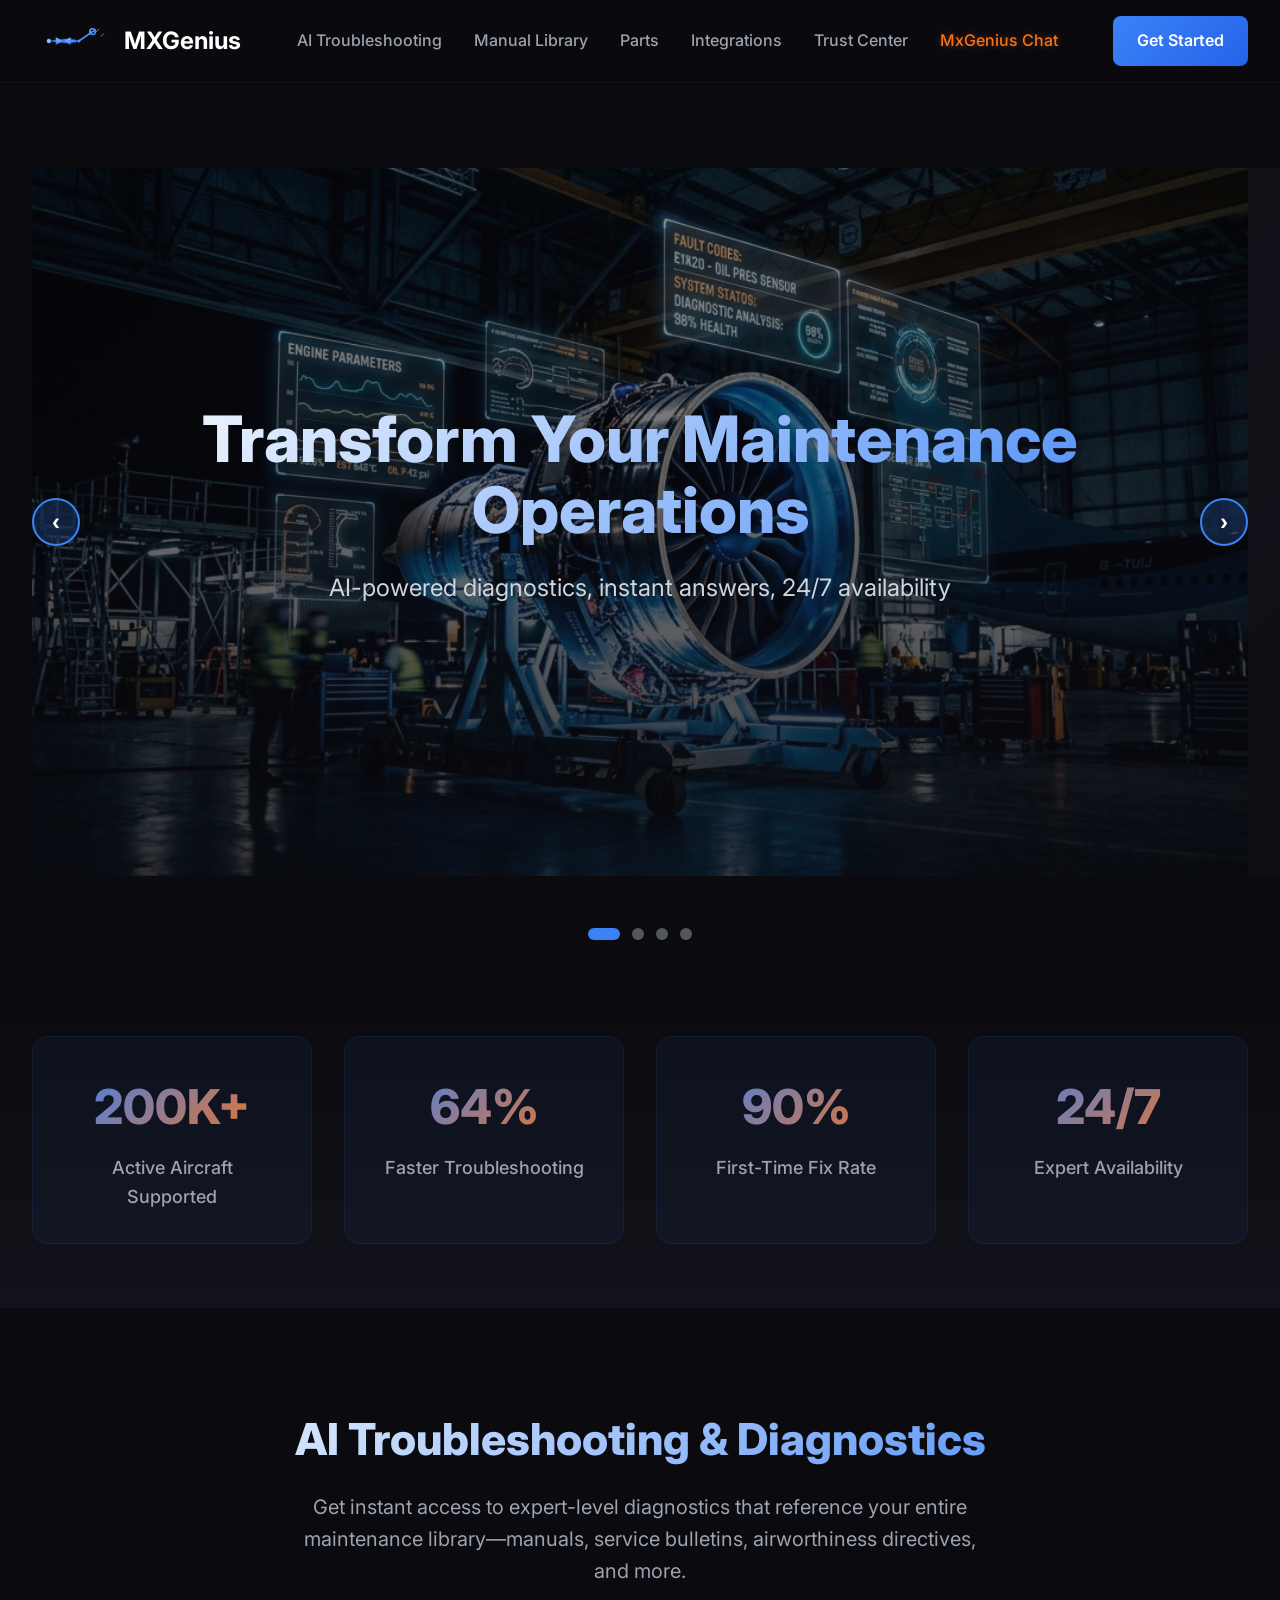
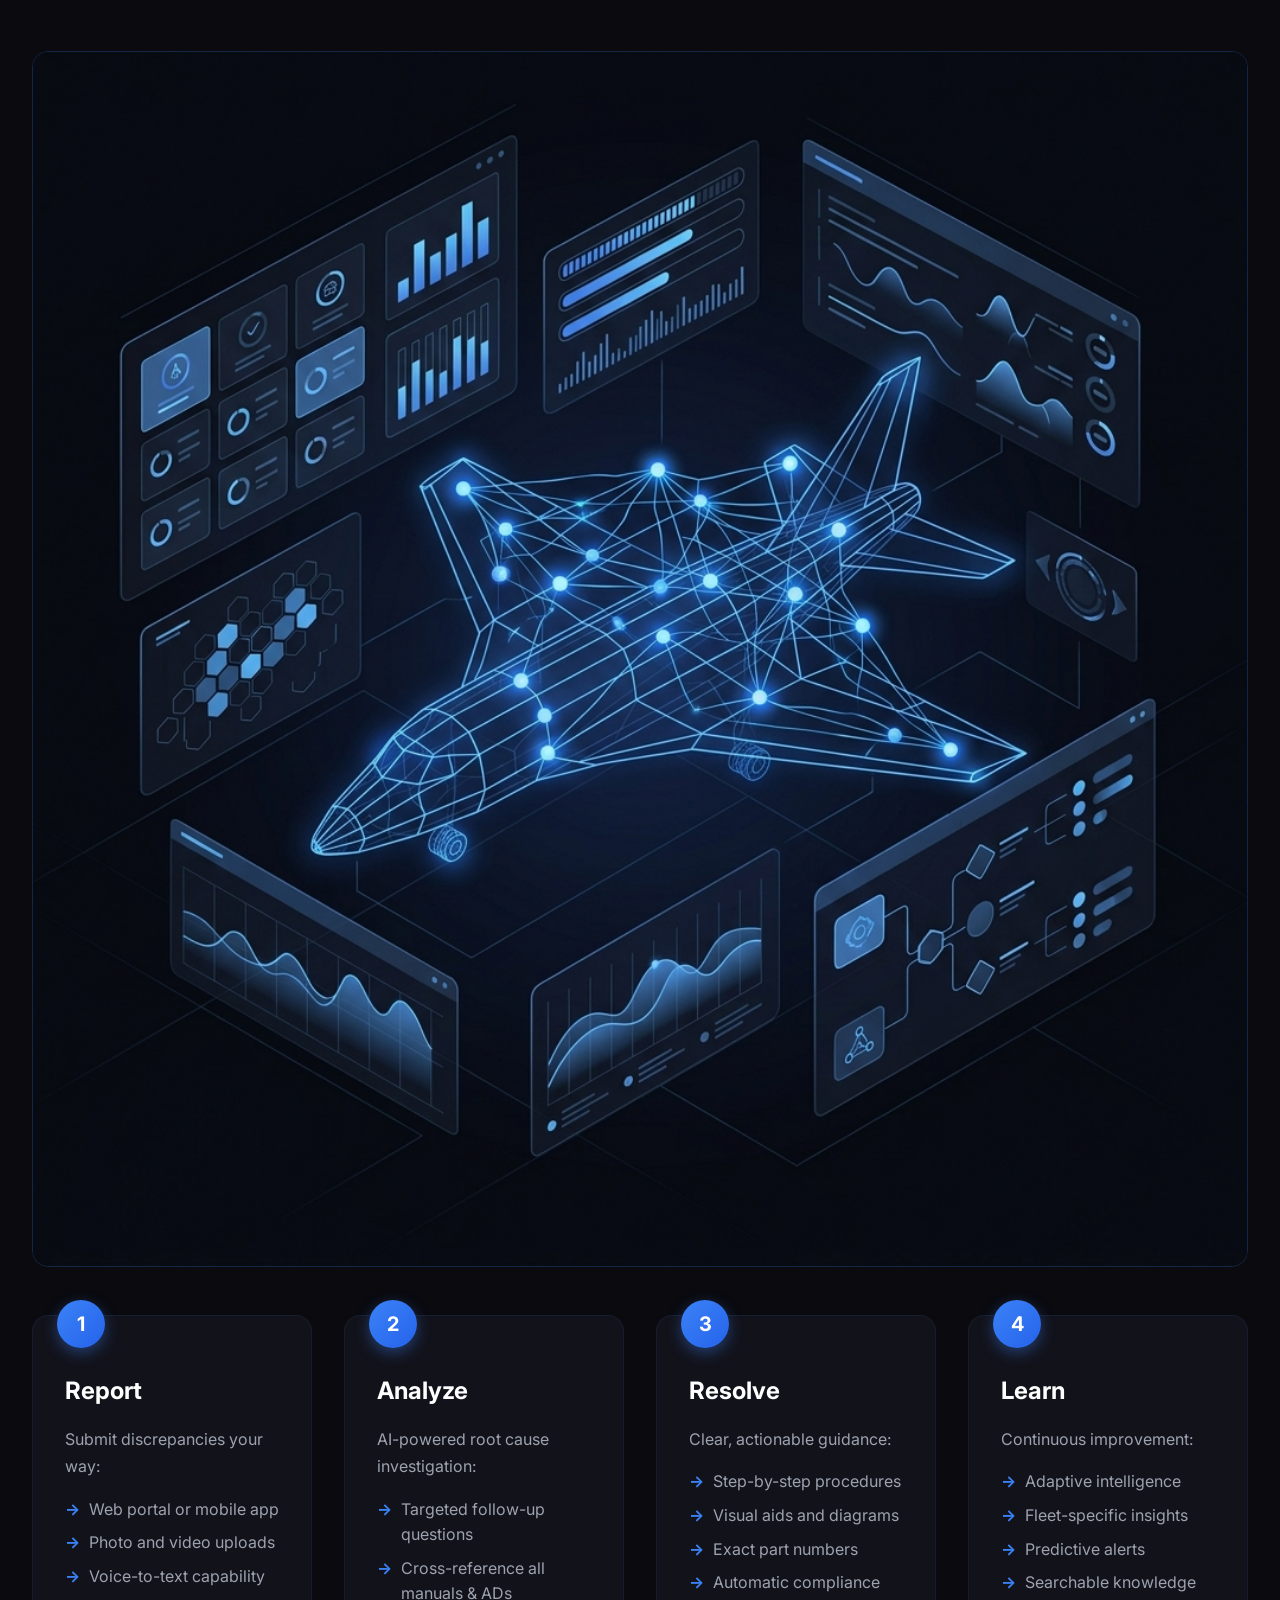
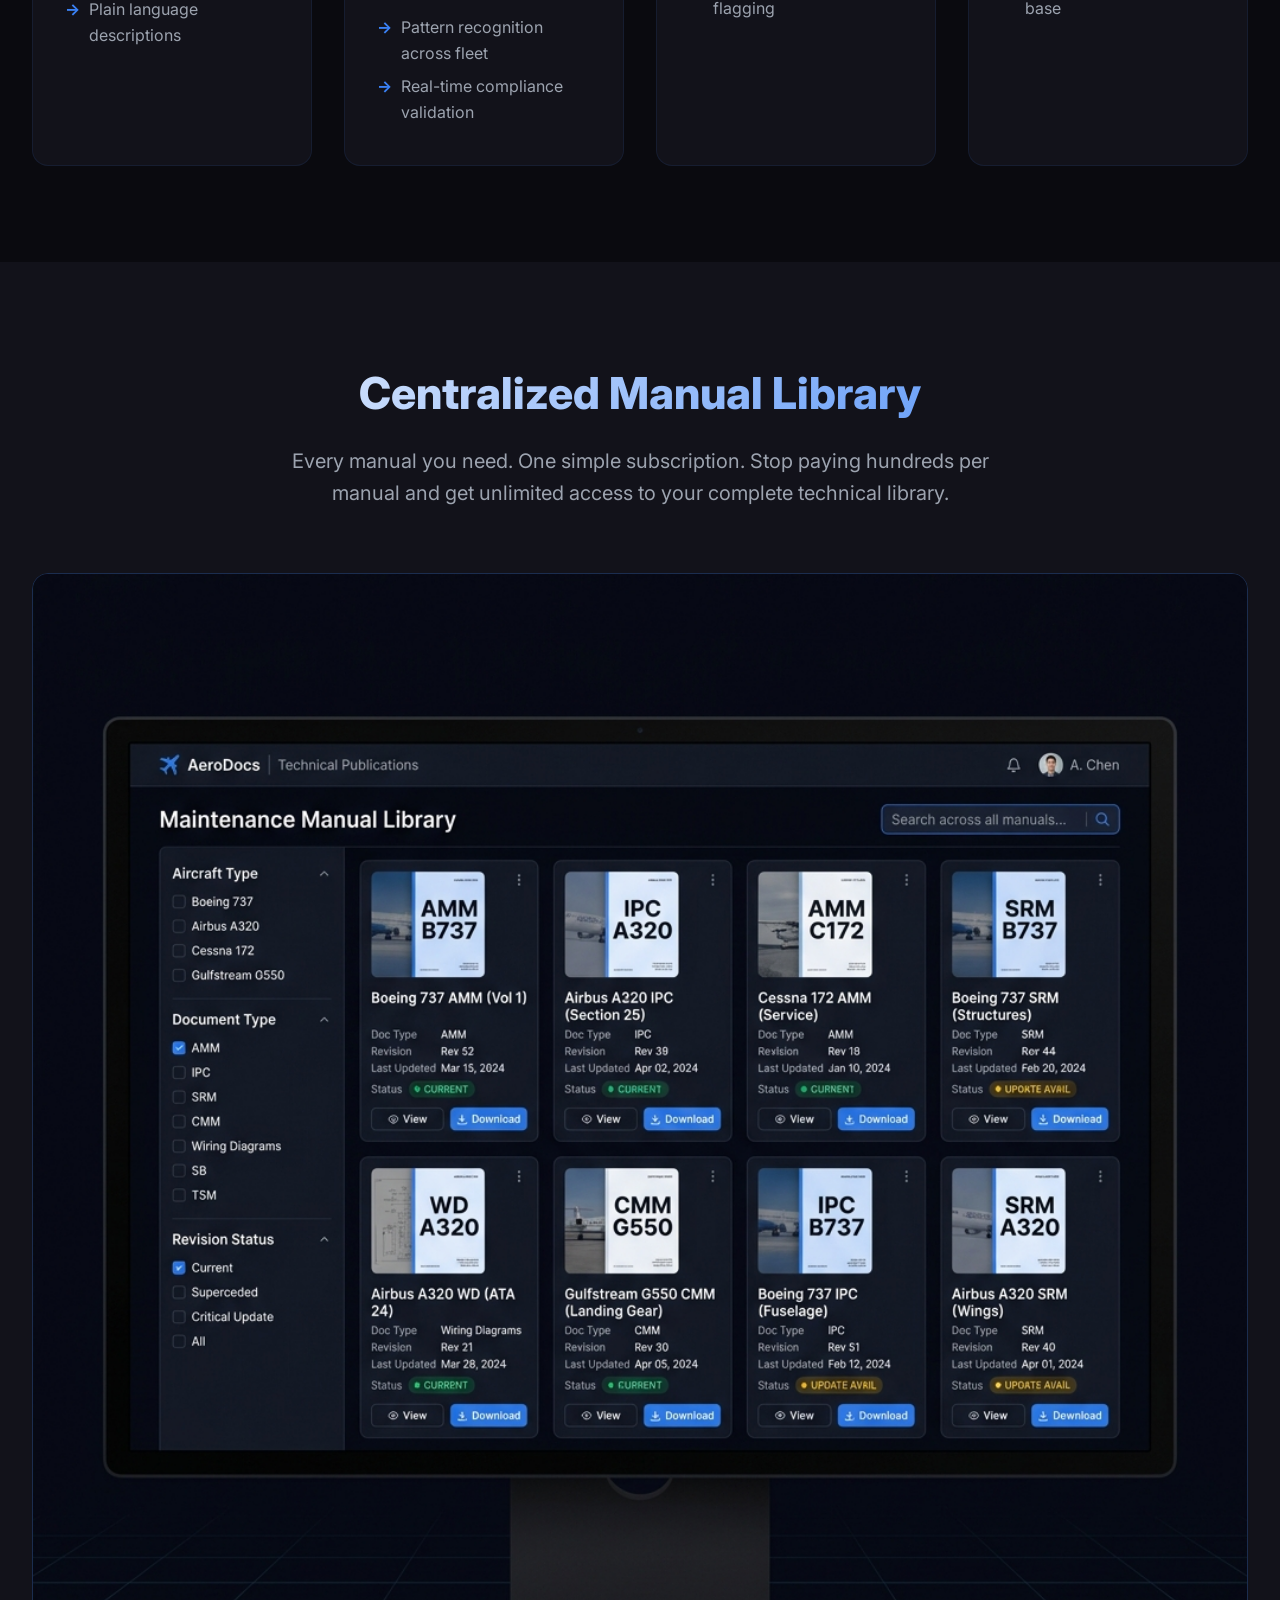
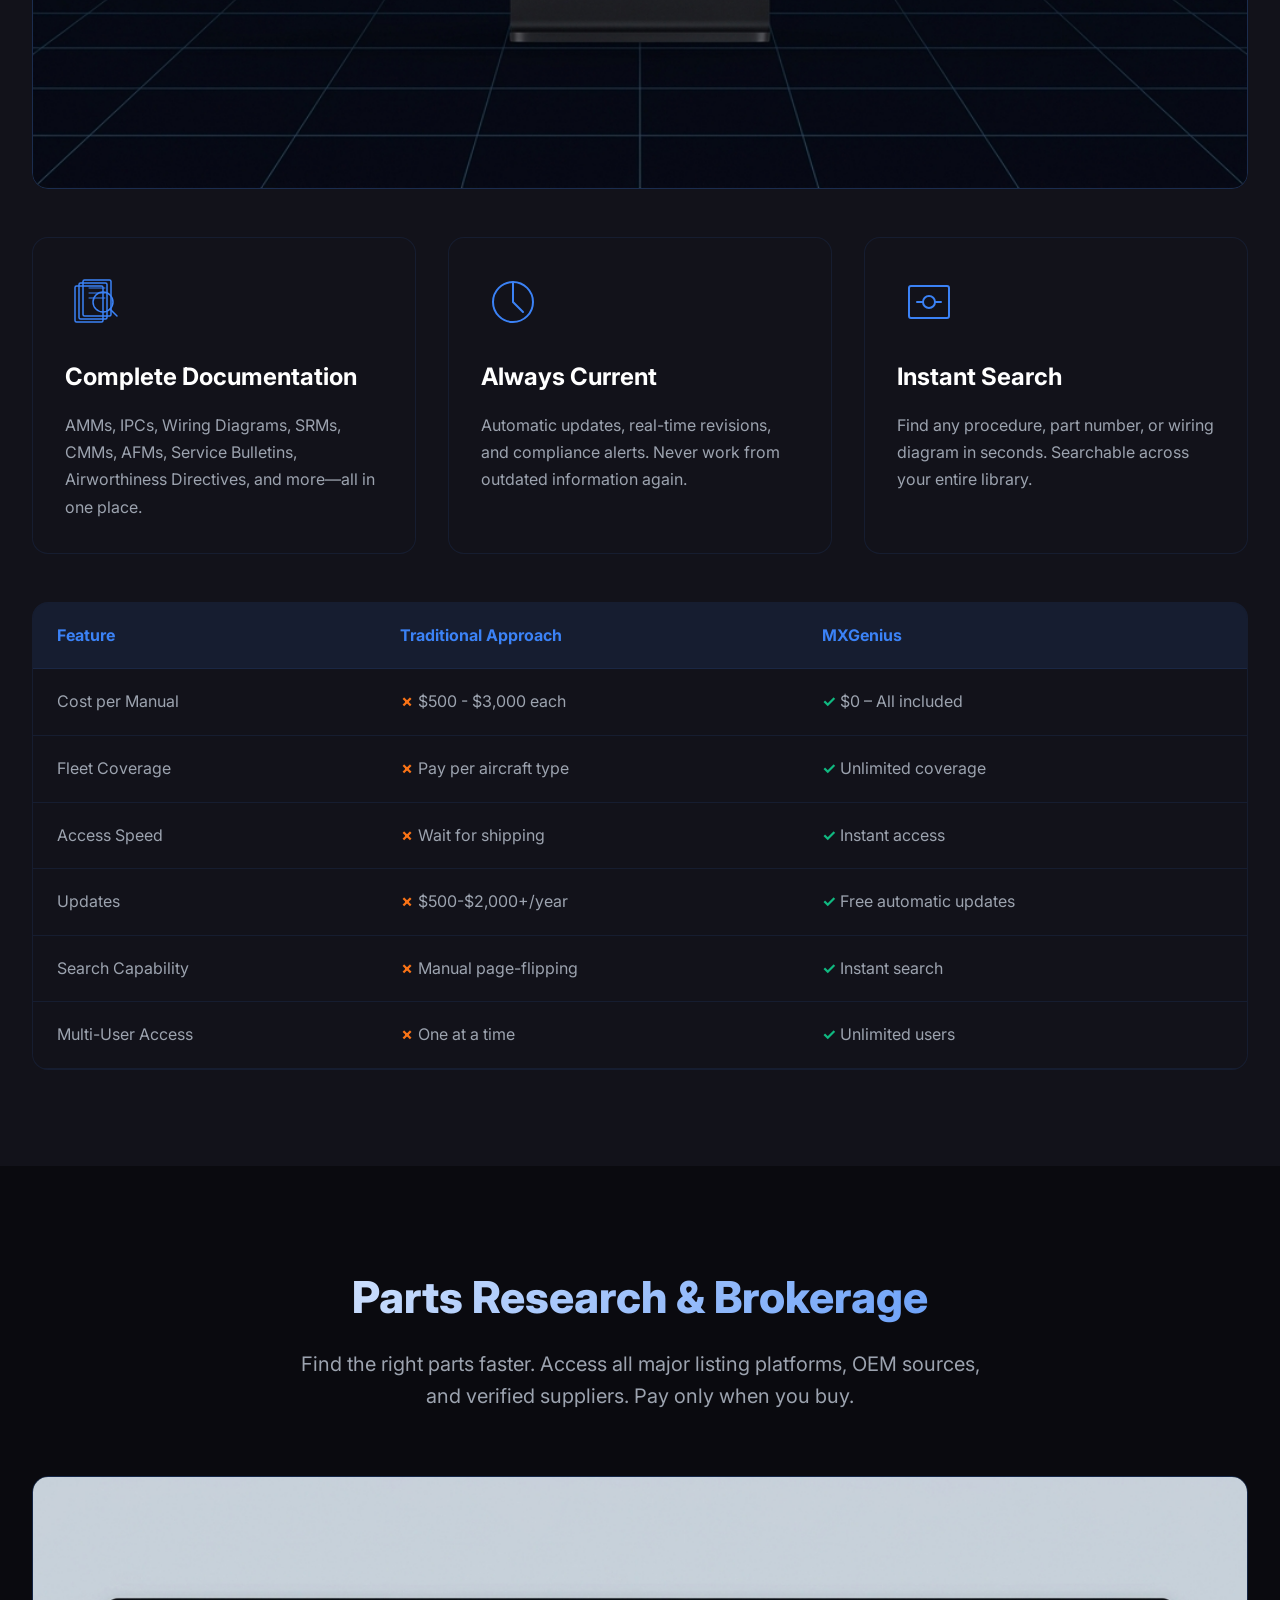
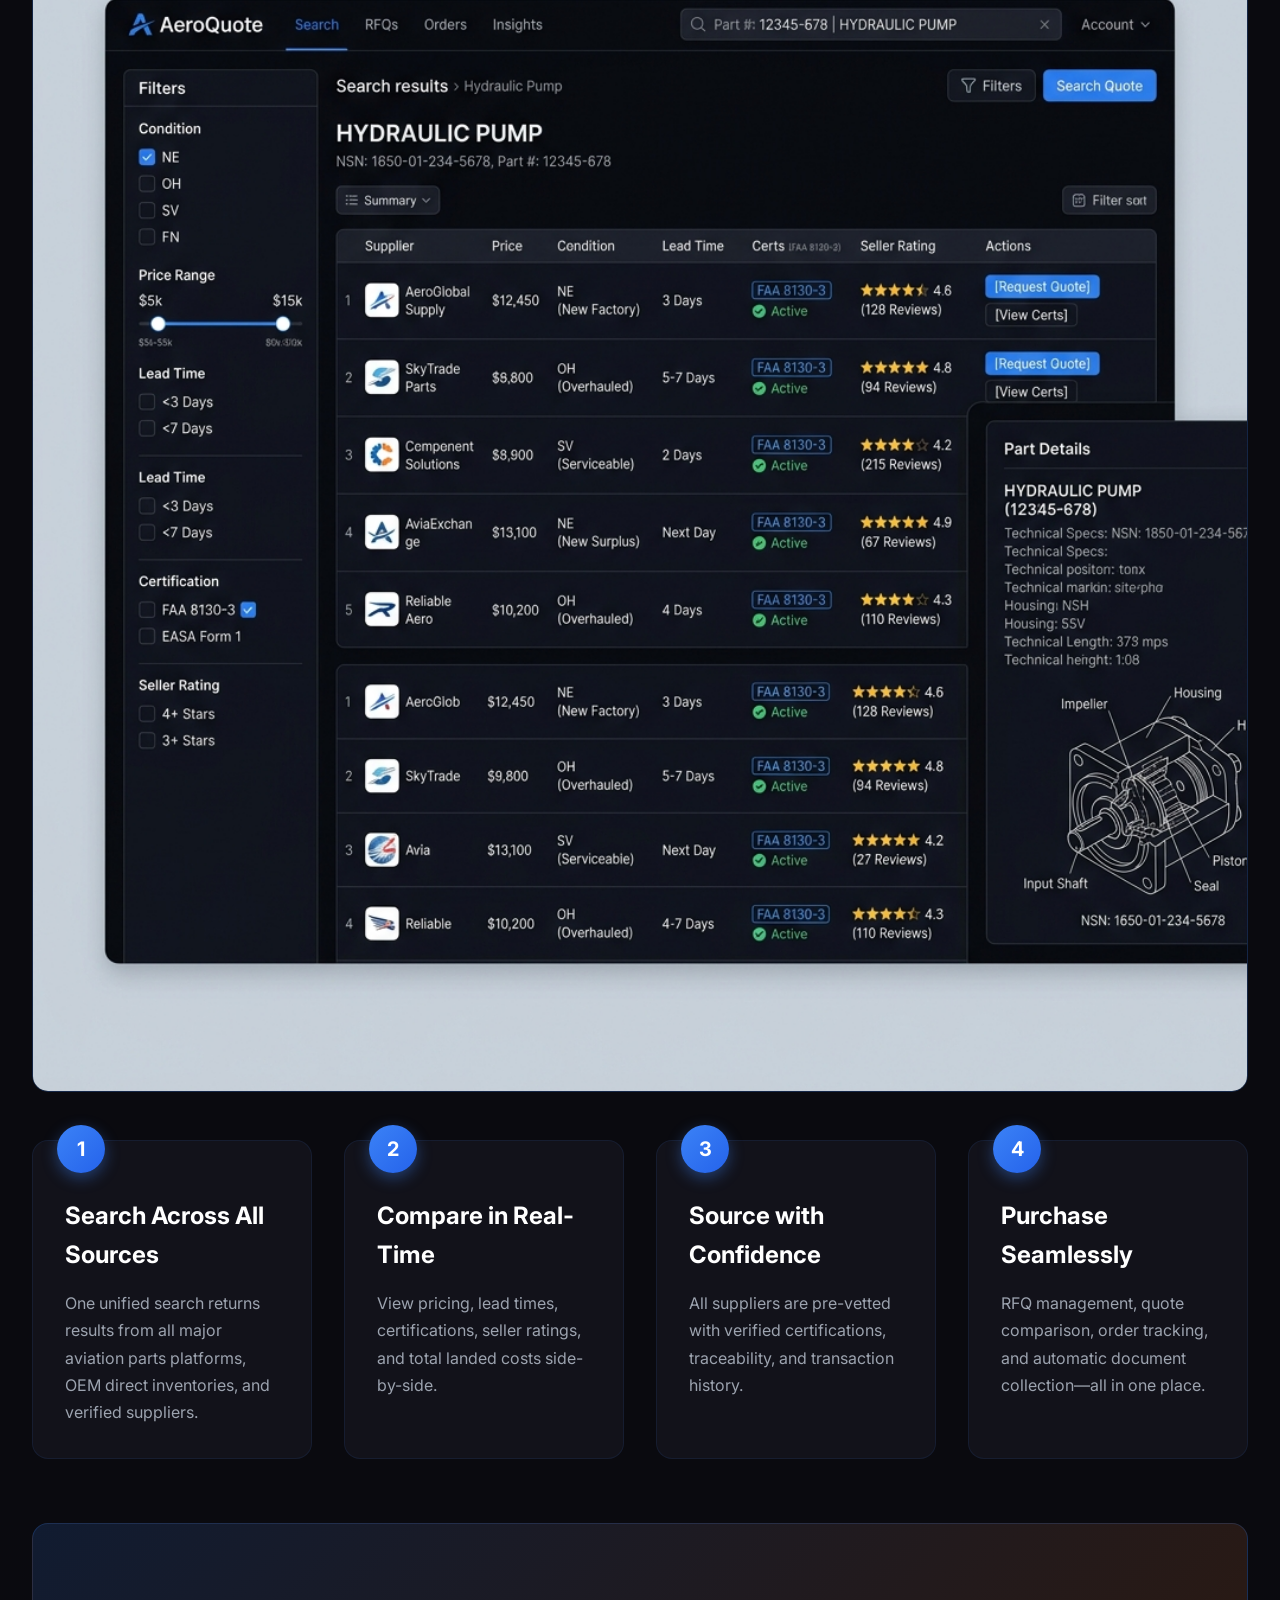
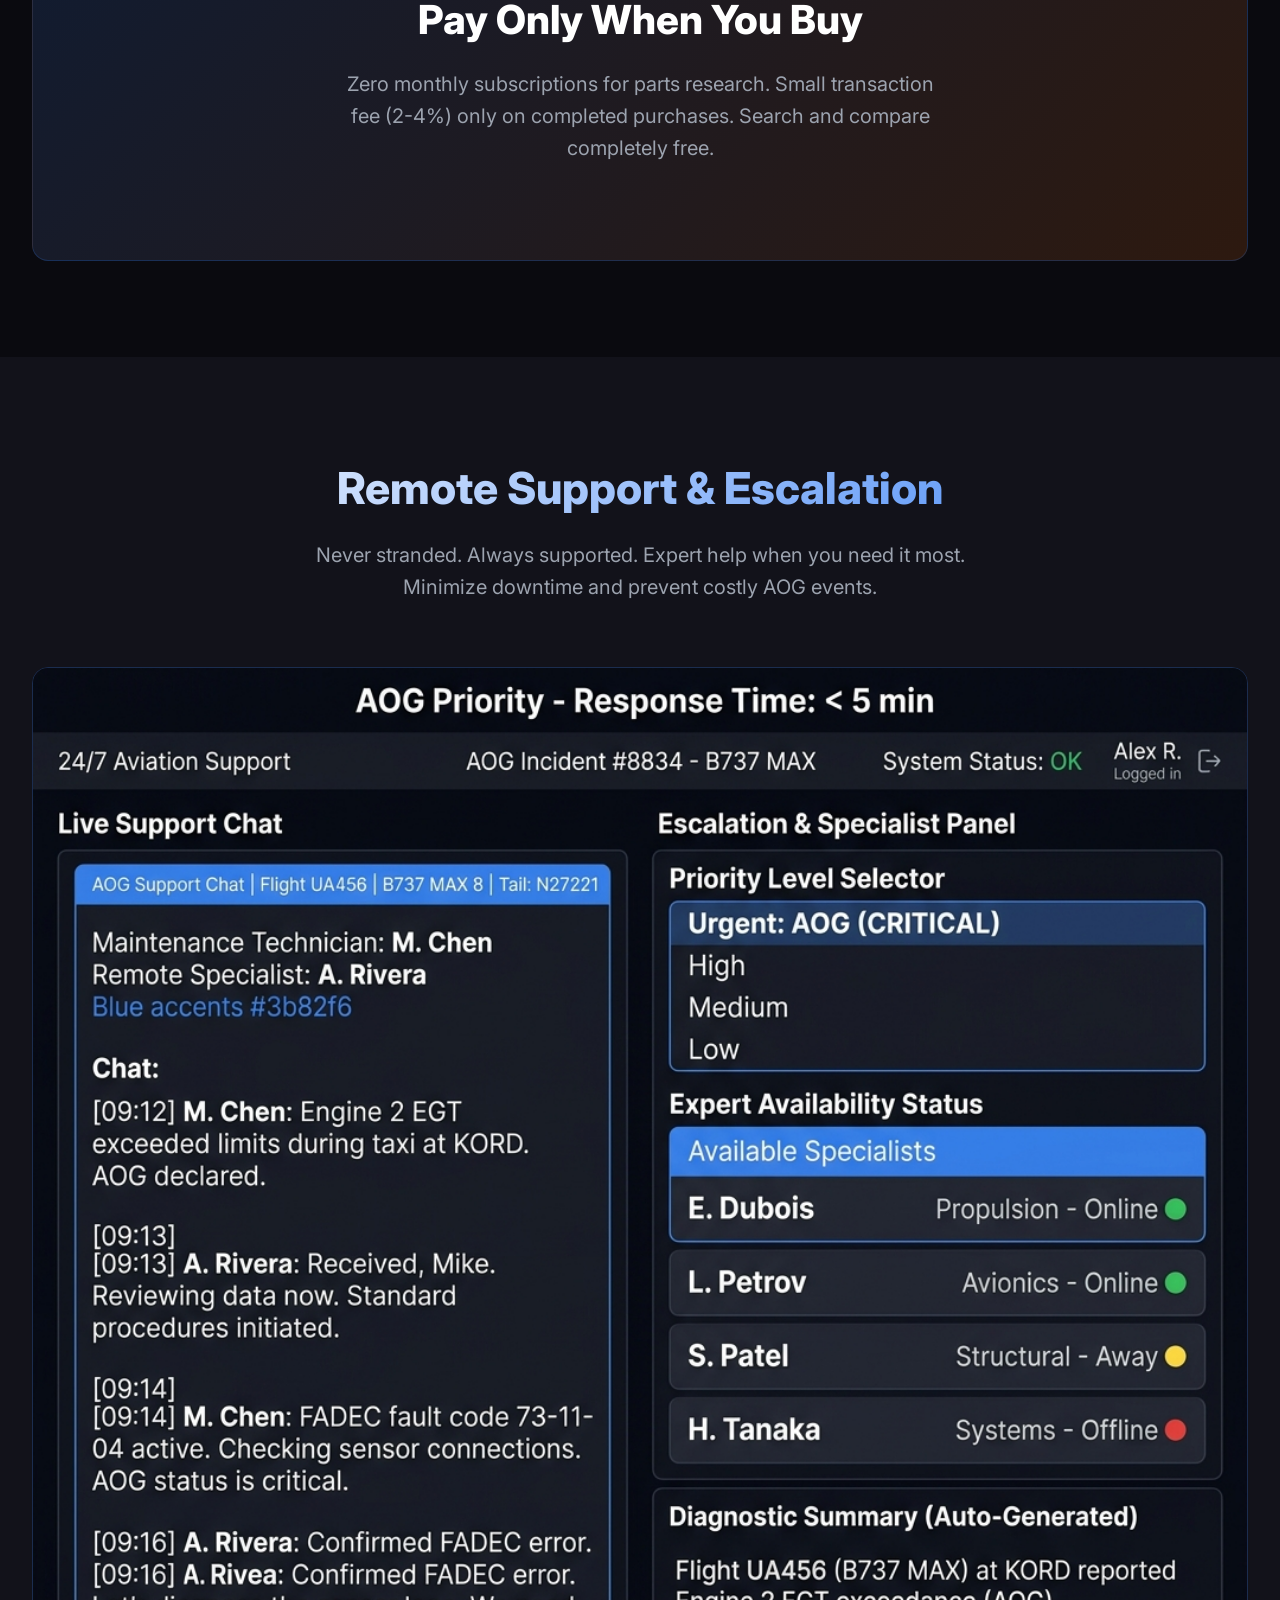
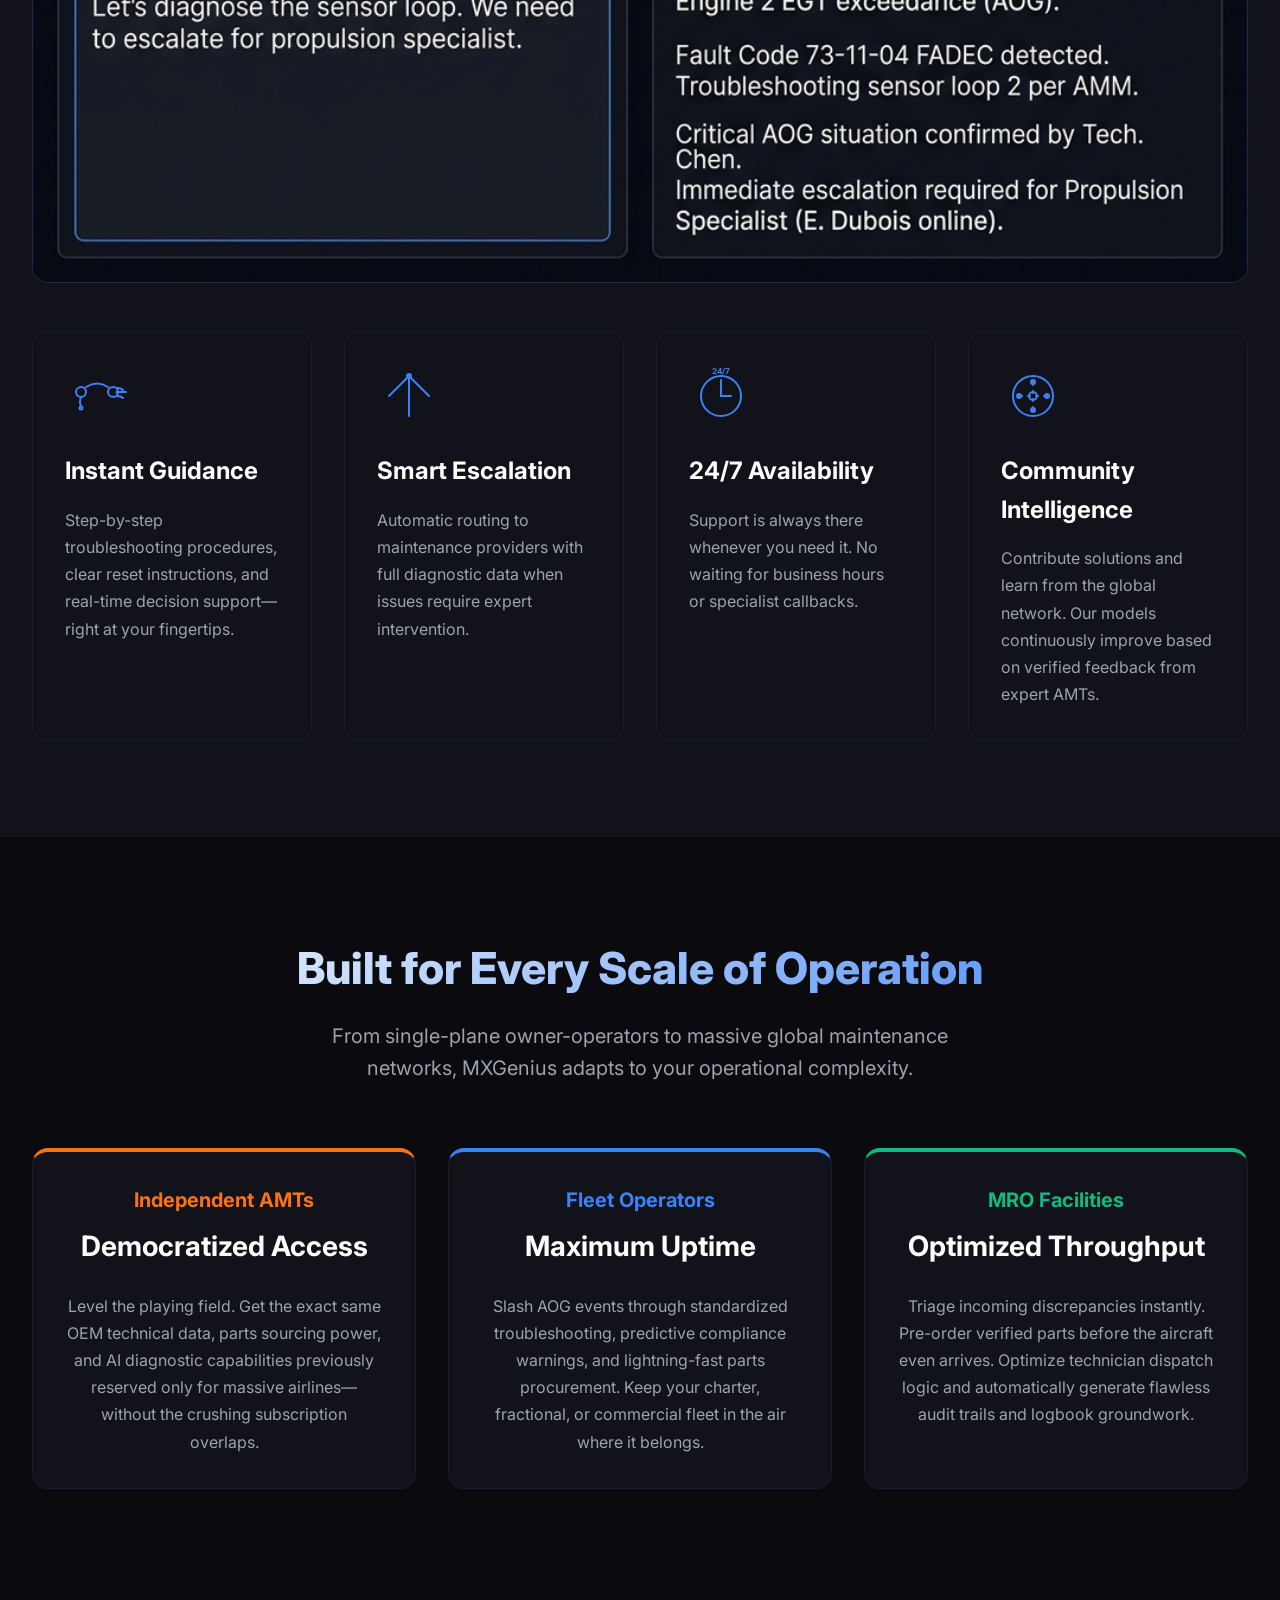
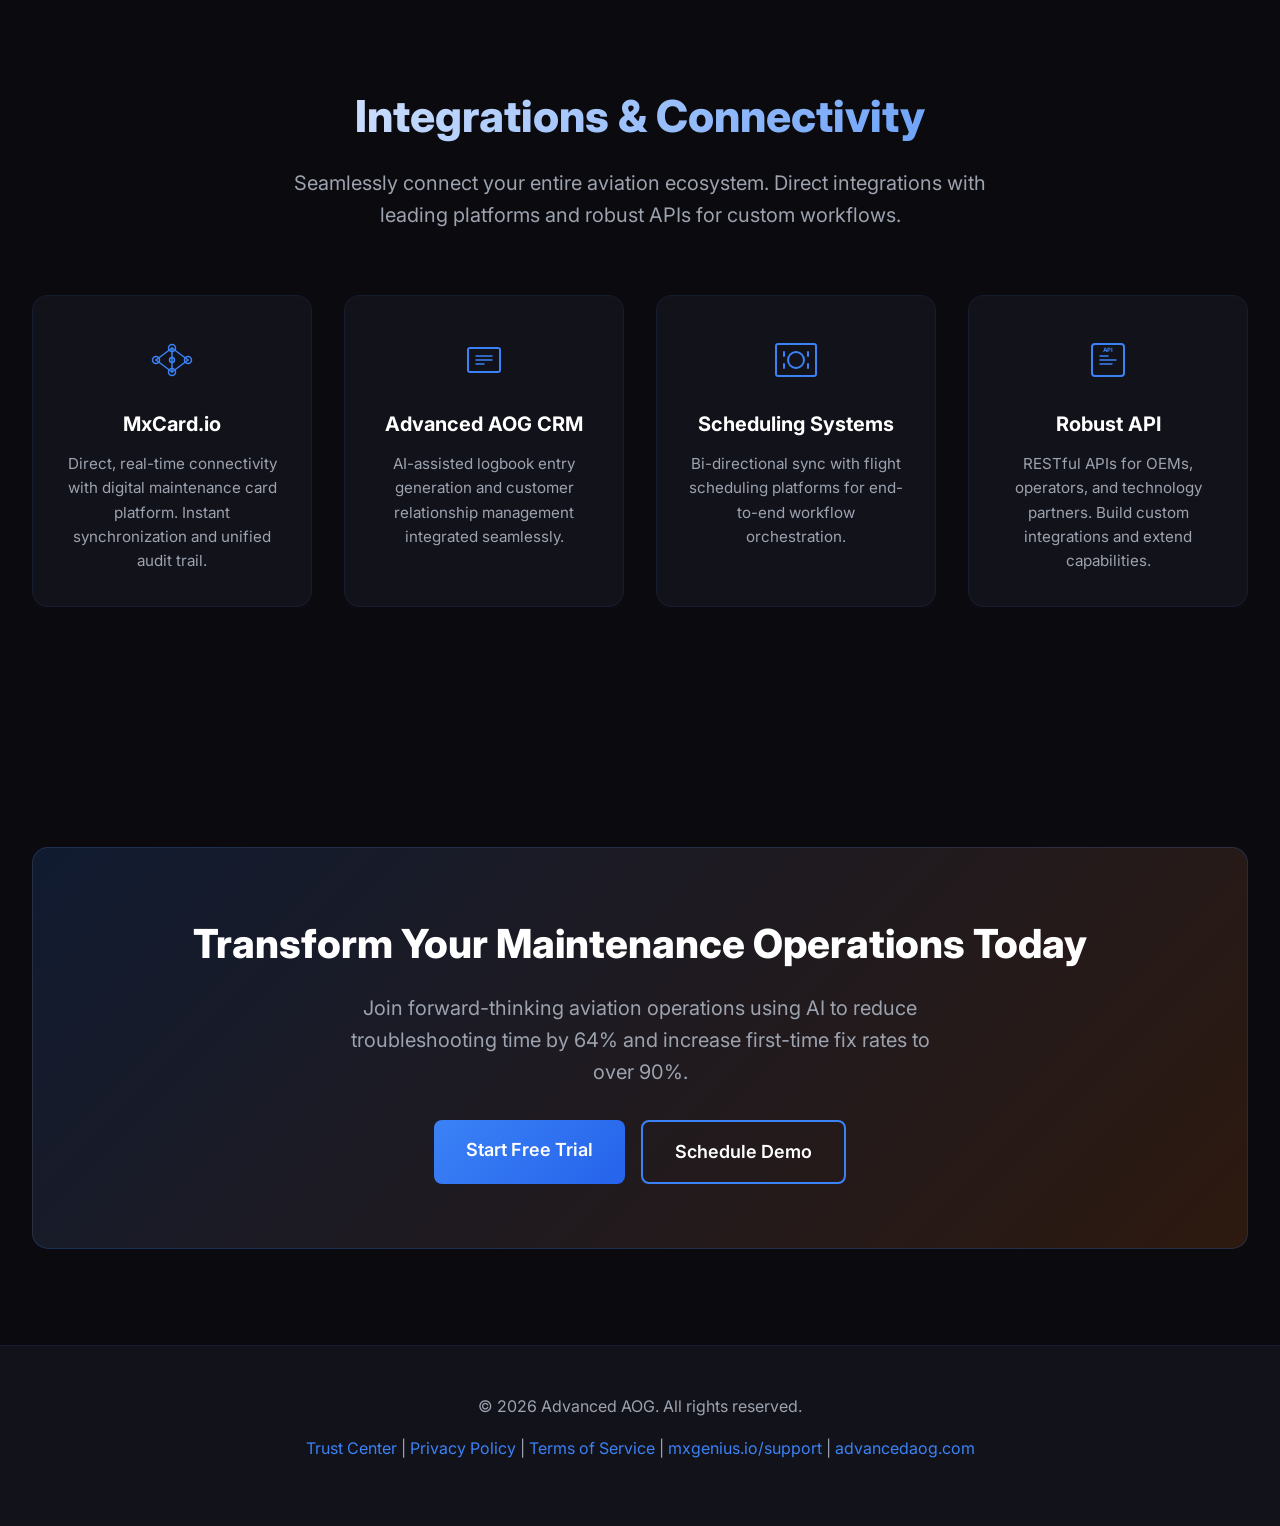
==== commit 1d0efbe3: "UI cleanup: rename to MxGenius Chat, remove mock data/upload logic, add logo" ====
--- a/index.html
+++ b/index.html
@@ -846,6 +846,36 @@
 
         .animate-on-scroll {
             animation: fadeInUp 0.6s ease-out;
+        }
+            .hamburger {
+            display: none;
+            color: var(--text-white);
+            cursor: pointer;
+        }
+        
+        @media (max-width: 960px) {
+            .nav-links {
+                display: none;
+                flex-direction: column;
+                position: absolute;
+                top: 70px;
+                left: 0;
+                width: 100%;
+                background: rgba(10, 10, 15, 0.98);
+                backdrop-filter: blur(10px);
+                padding: 20px;
+                gap: 15px;
+                border-bottom: 1px solid rgba(59, 130, 246, 0.2);
+            }
+            .nav-links.active {
+                display: flex;
+            }
+            .hamburger {
+                display: block;
+            }
+            #nav-cta {
+                display: none;
+            }
         }
     </style>
 </head>
@@ -893,9 +923,12 @@
                 <li><a href="#parts">Parts</a></li>
                 <li><a href="#integrations">Integrations</a></li>
                 <li><a href="trust-center.html">Trust Center</a></li>
-                <li><a href="training-ground.html" class="nav-special">Training Ground</a></li>
+                <li><a href="training-ground.html" class="nav-special">MxGenius Chat</a></li>
             </ul>
-            <a href="waitlist.html" class="cta-button">Get Started</a>
+            <a href="waitlist.html" class="cta-button" id="nav-cta">Get Started</a>
+            <div class="hamburger" onclick="document.querySelector('.nav-links').classList.toggle('active')">
+                <svg width="24" height="24" viewBox="0 0 24 24" fill="none" stroke="currentColor" stroke-width="2" stroke-linecap="round" stroke-linejoin="round"><line x1="3" y1="12" x2="21" y2="12"></line><line x1="3" y1="6" x2="21" y2="6"></line><line x1="3" y1="18" x2="21" y2="18"></line></svg>
+            </div>
         </div>
     </nav>
 
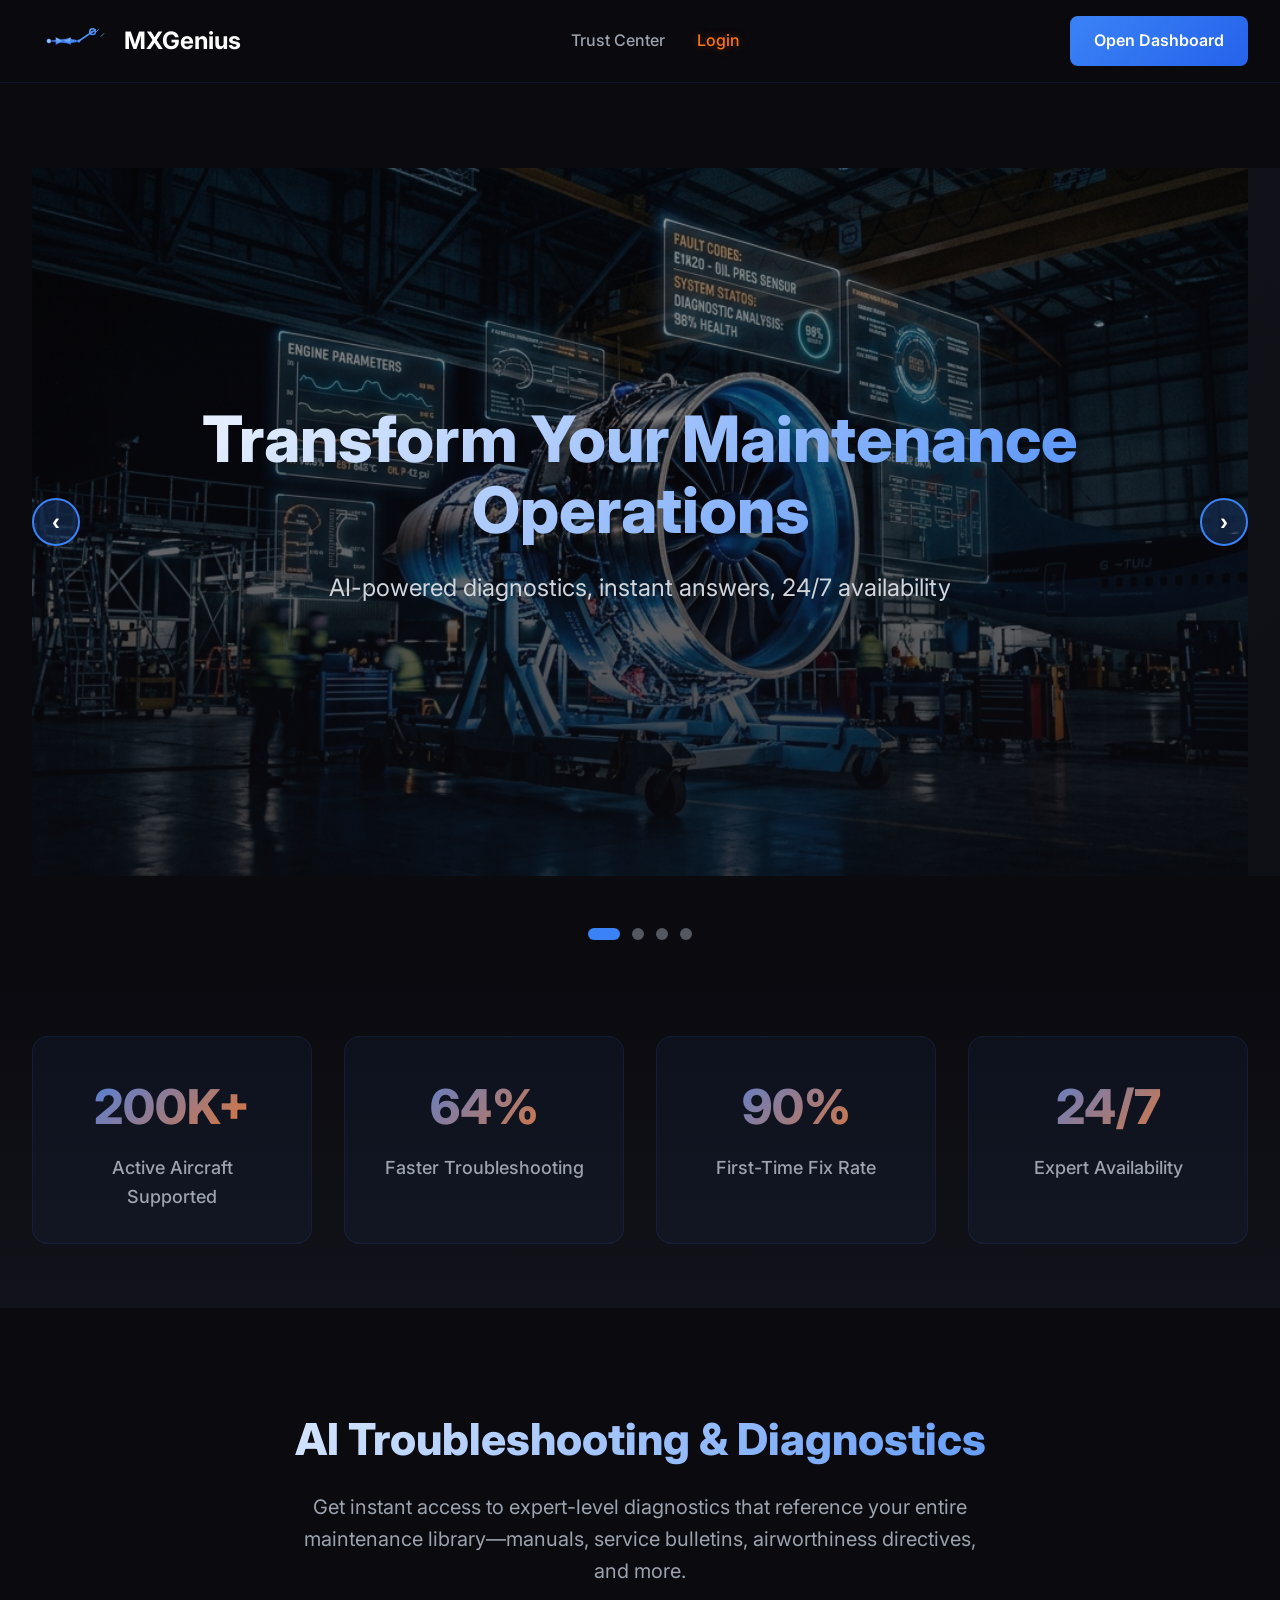
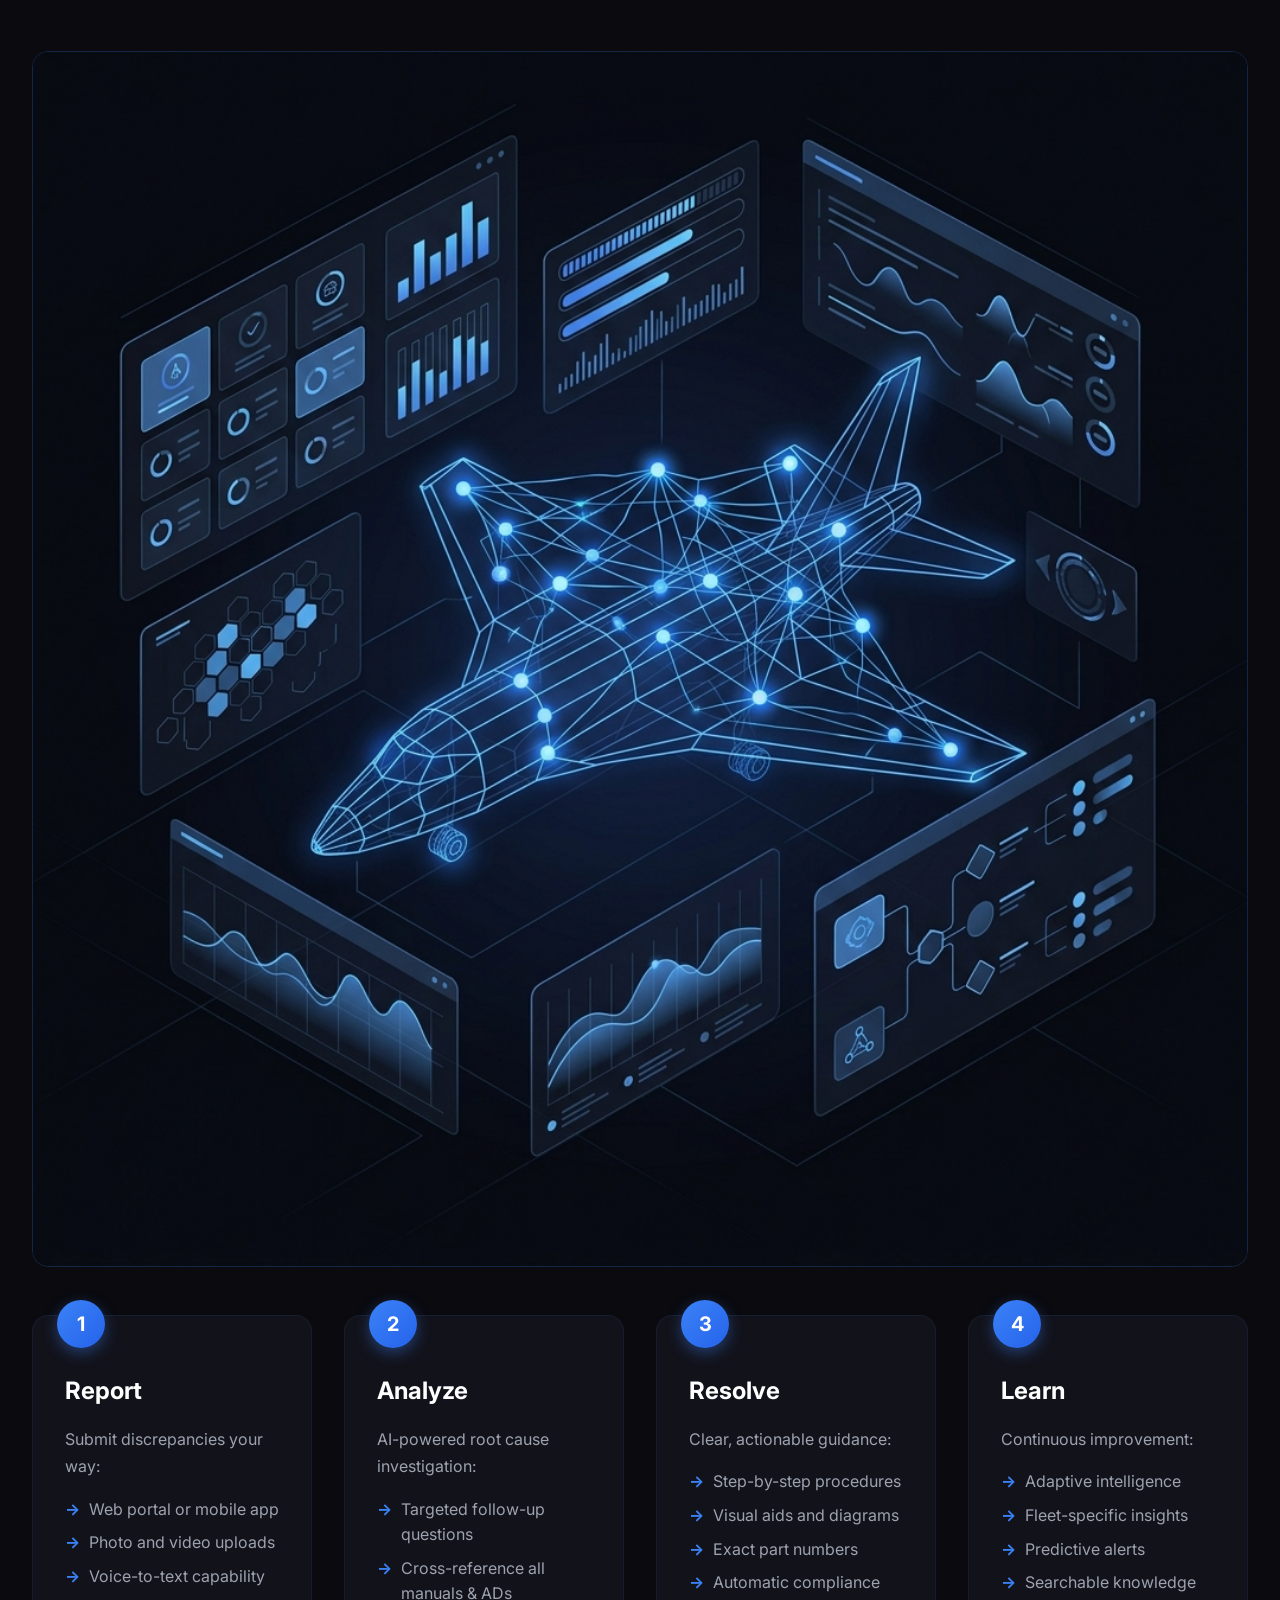
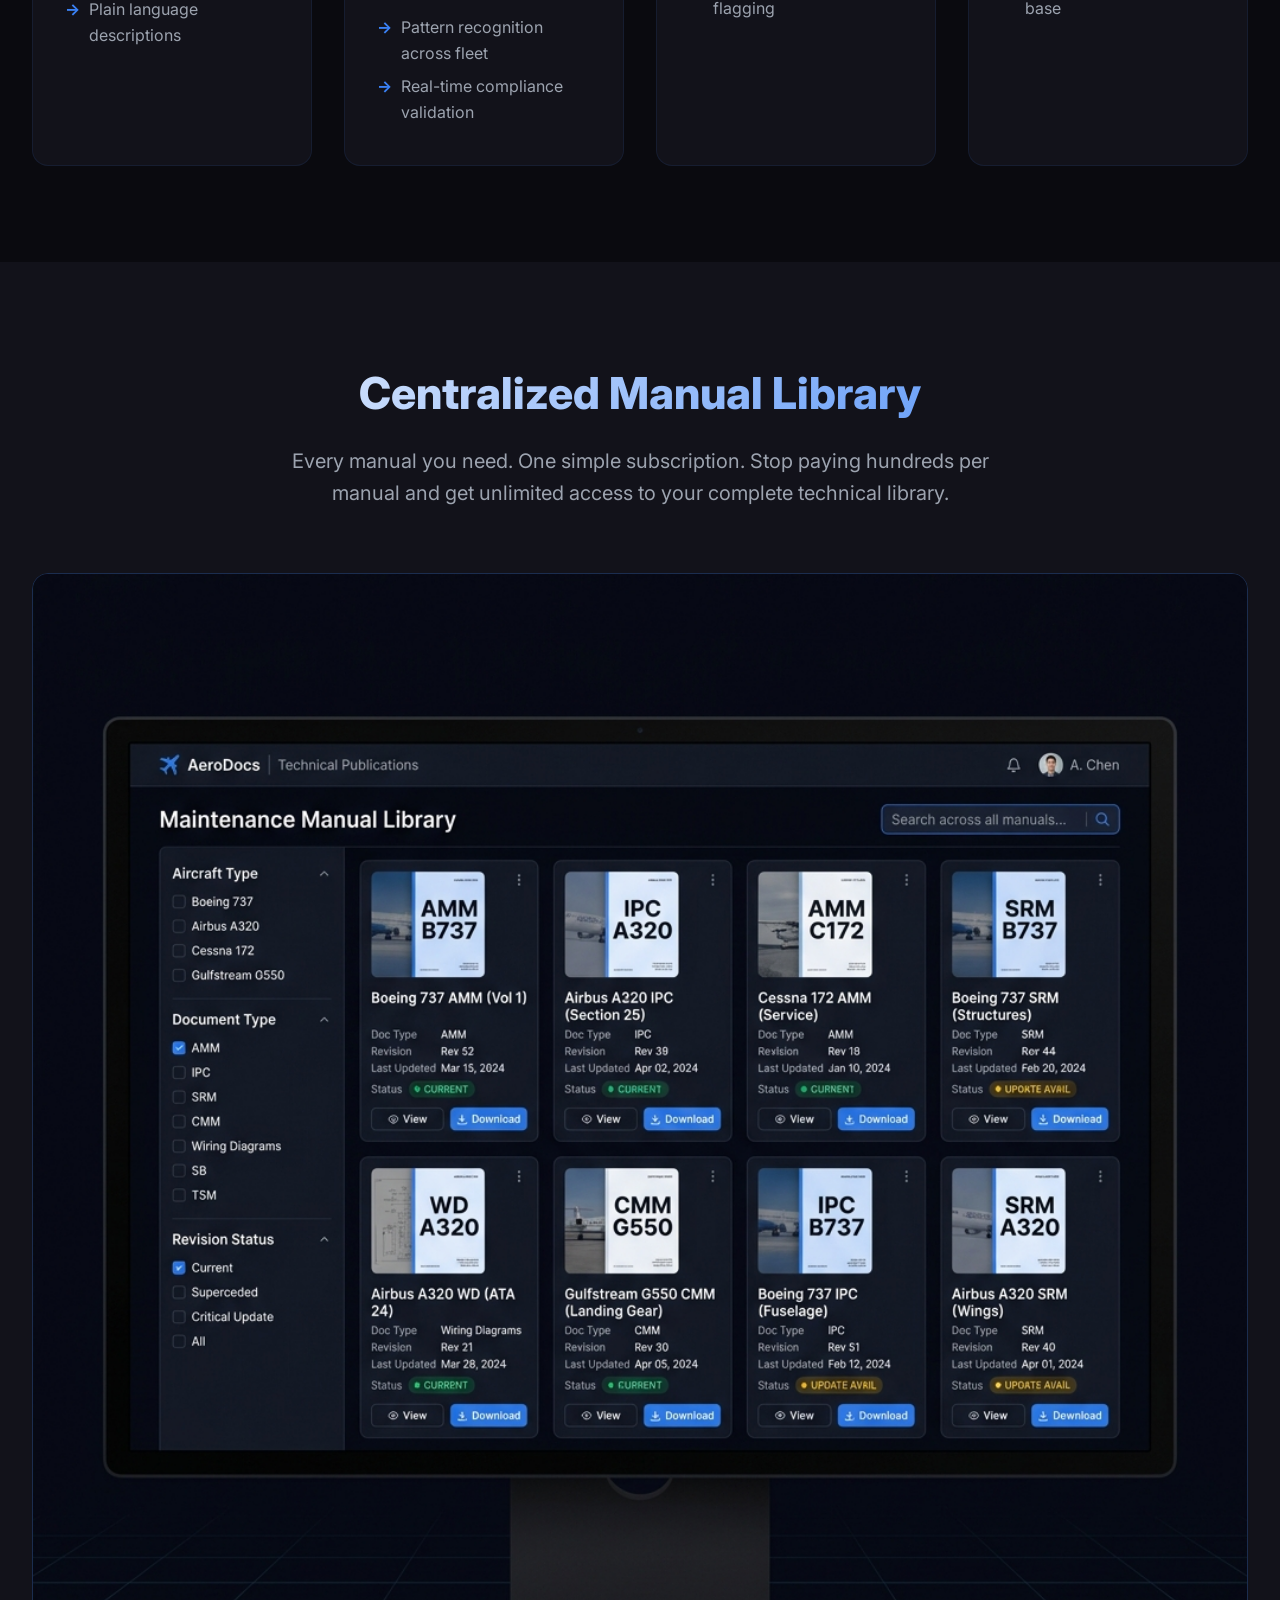
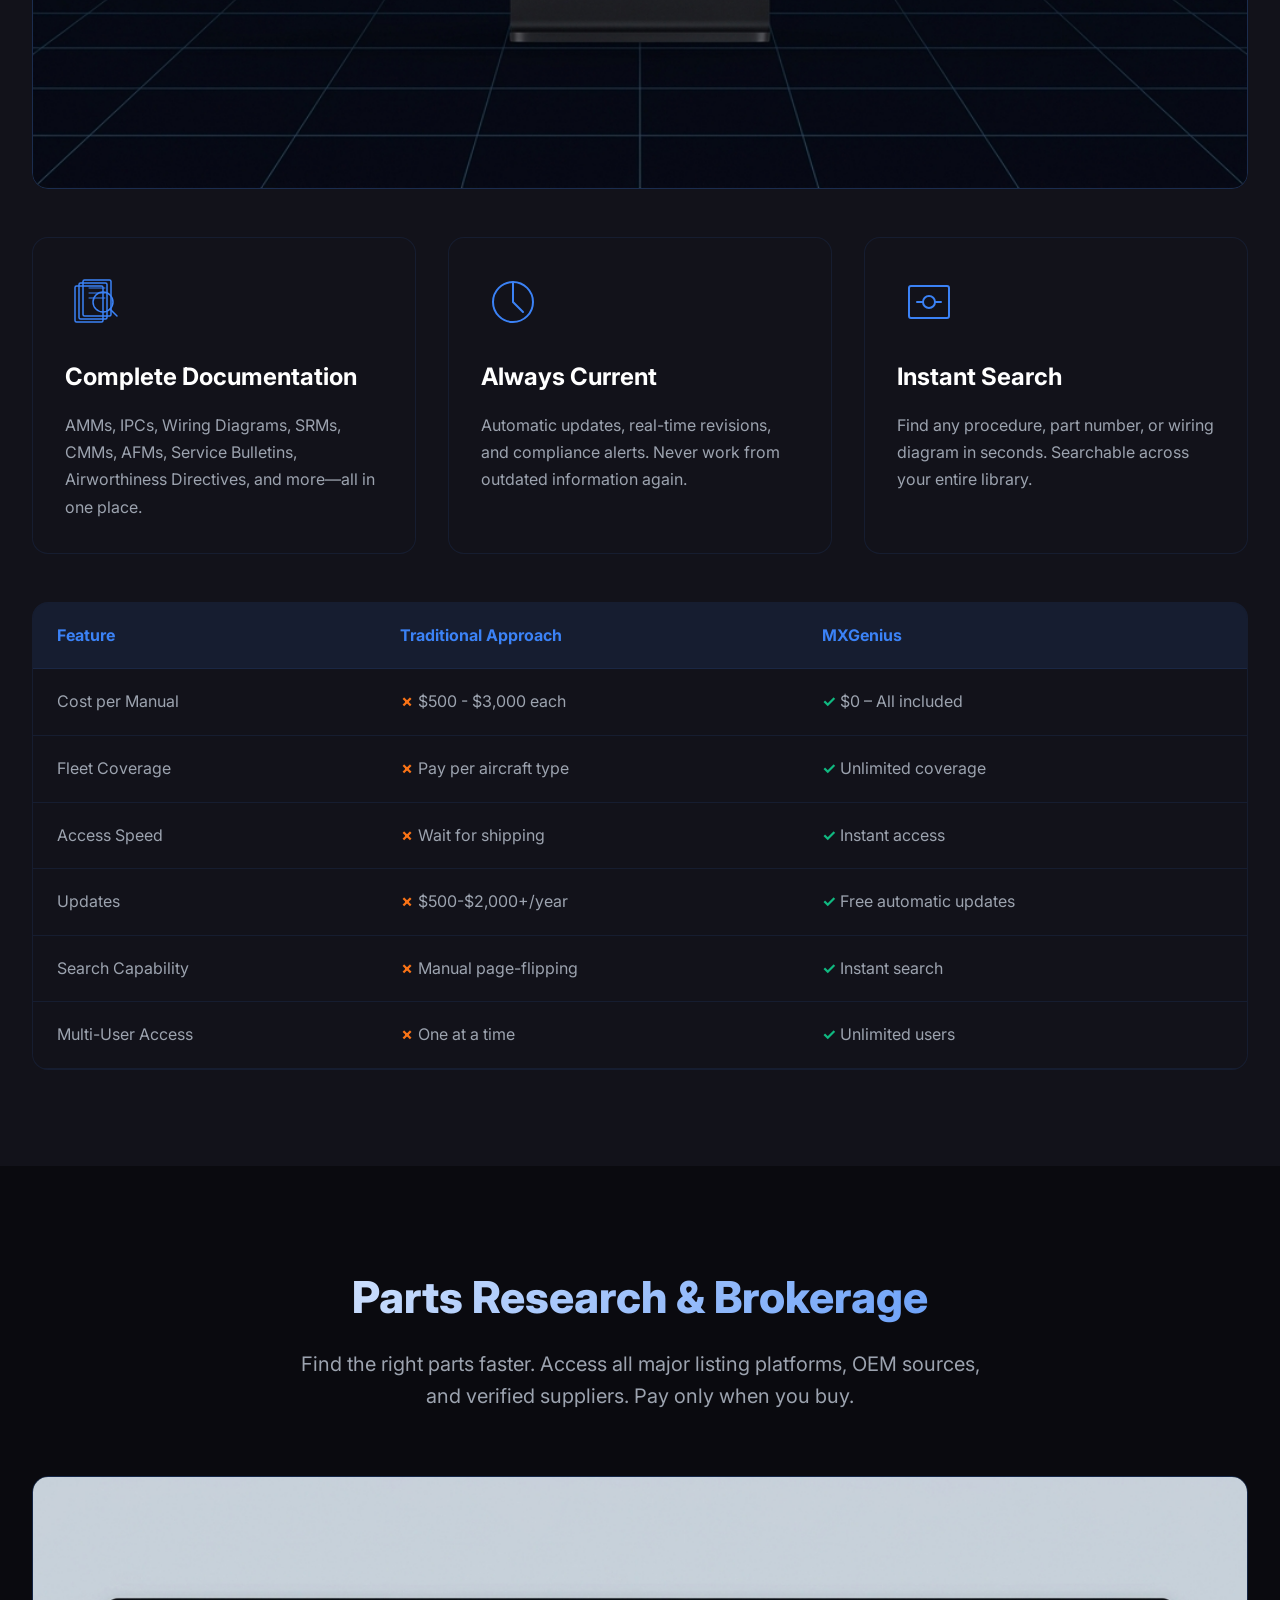
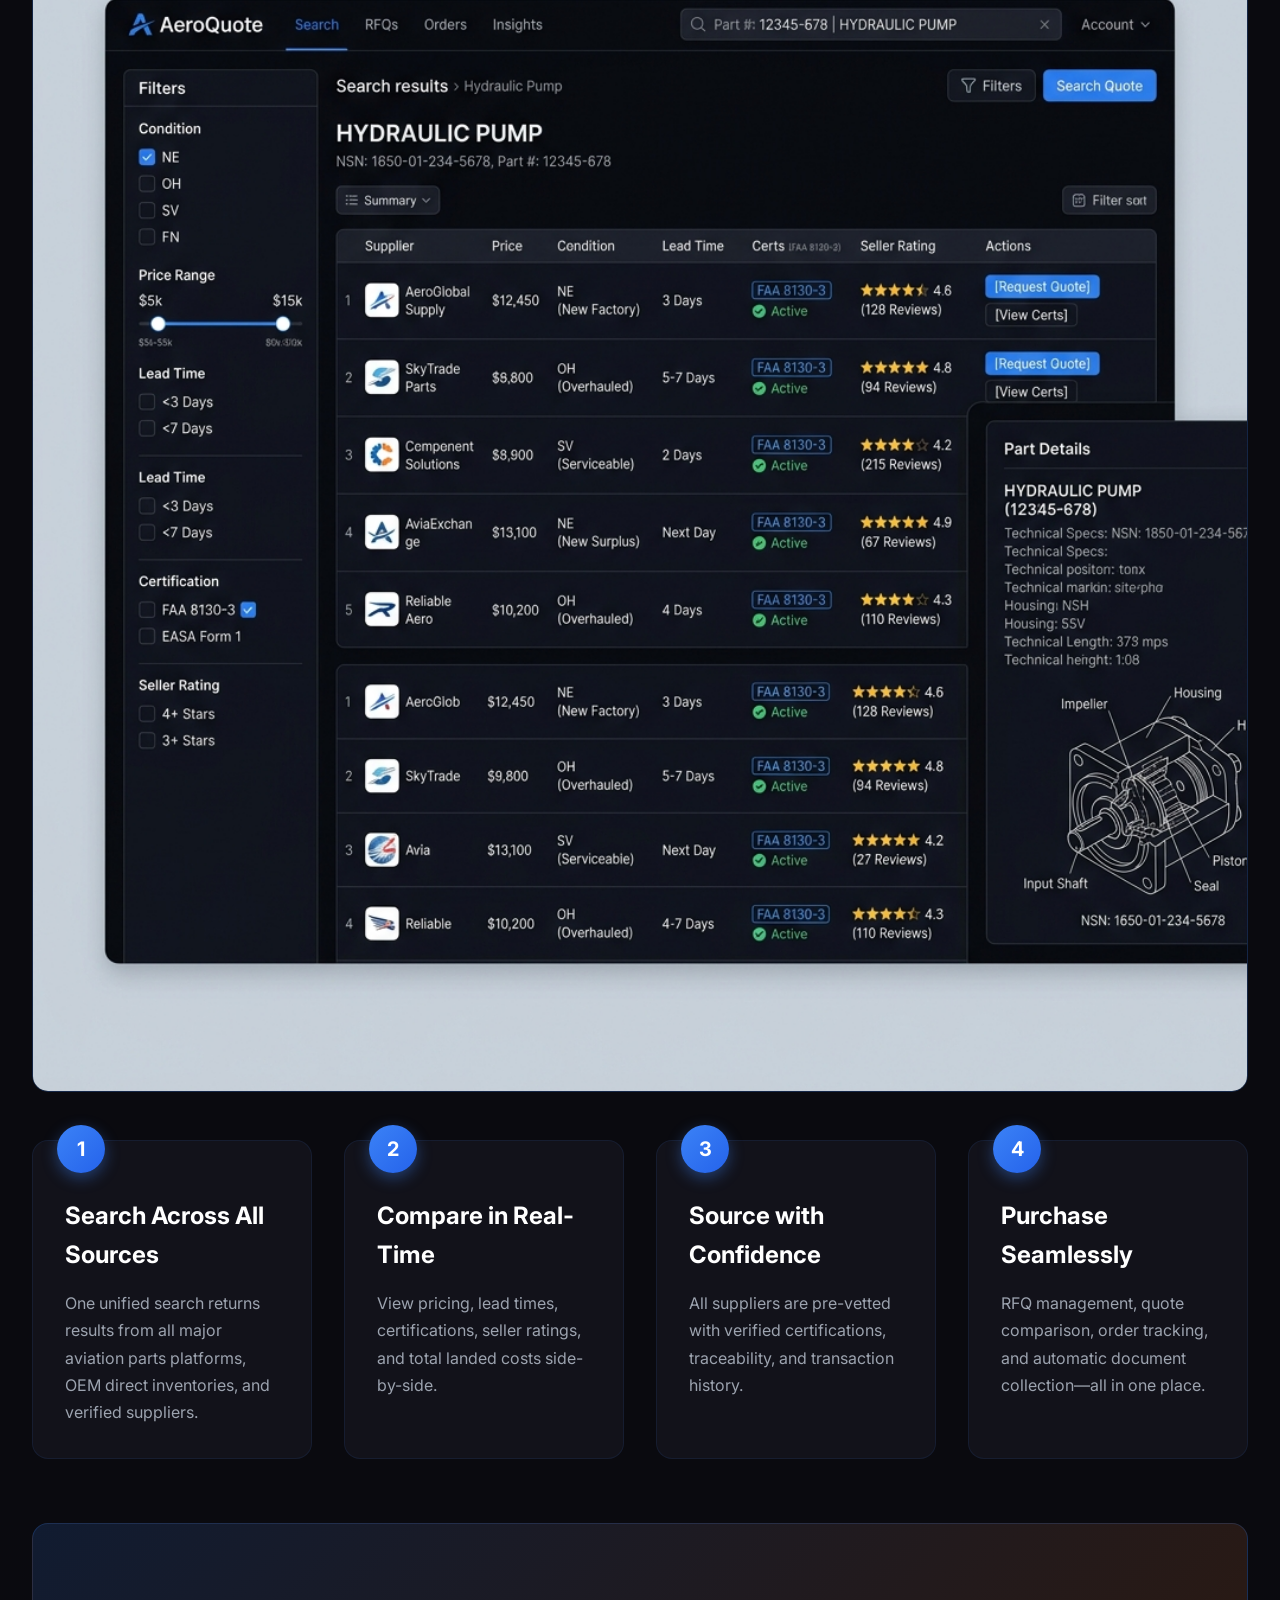
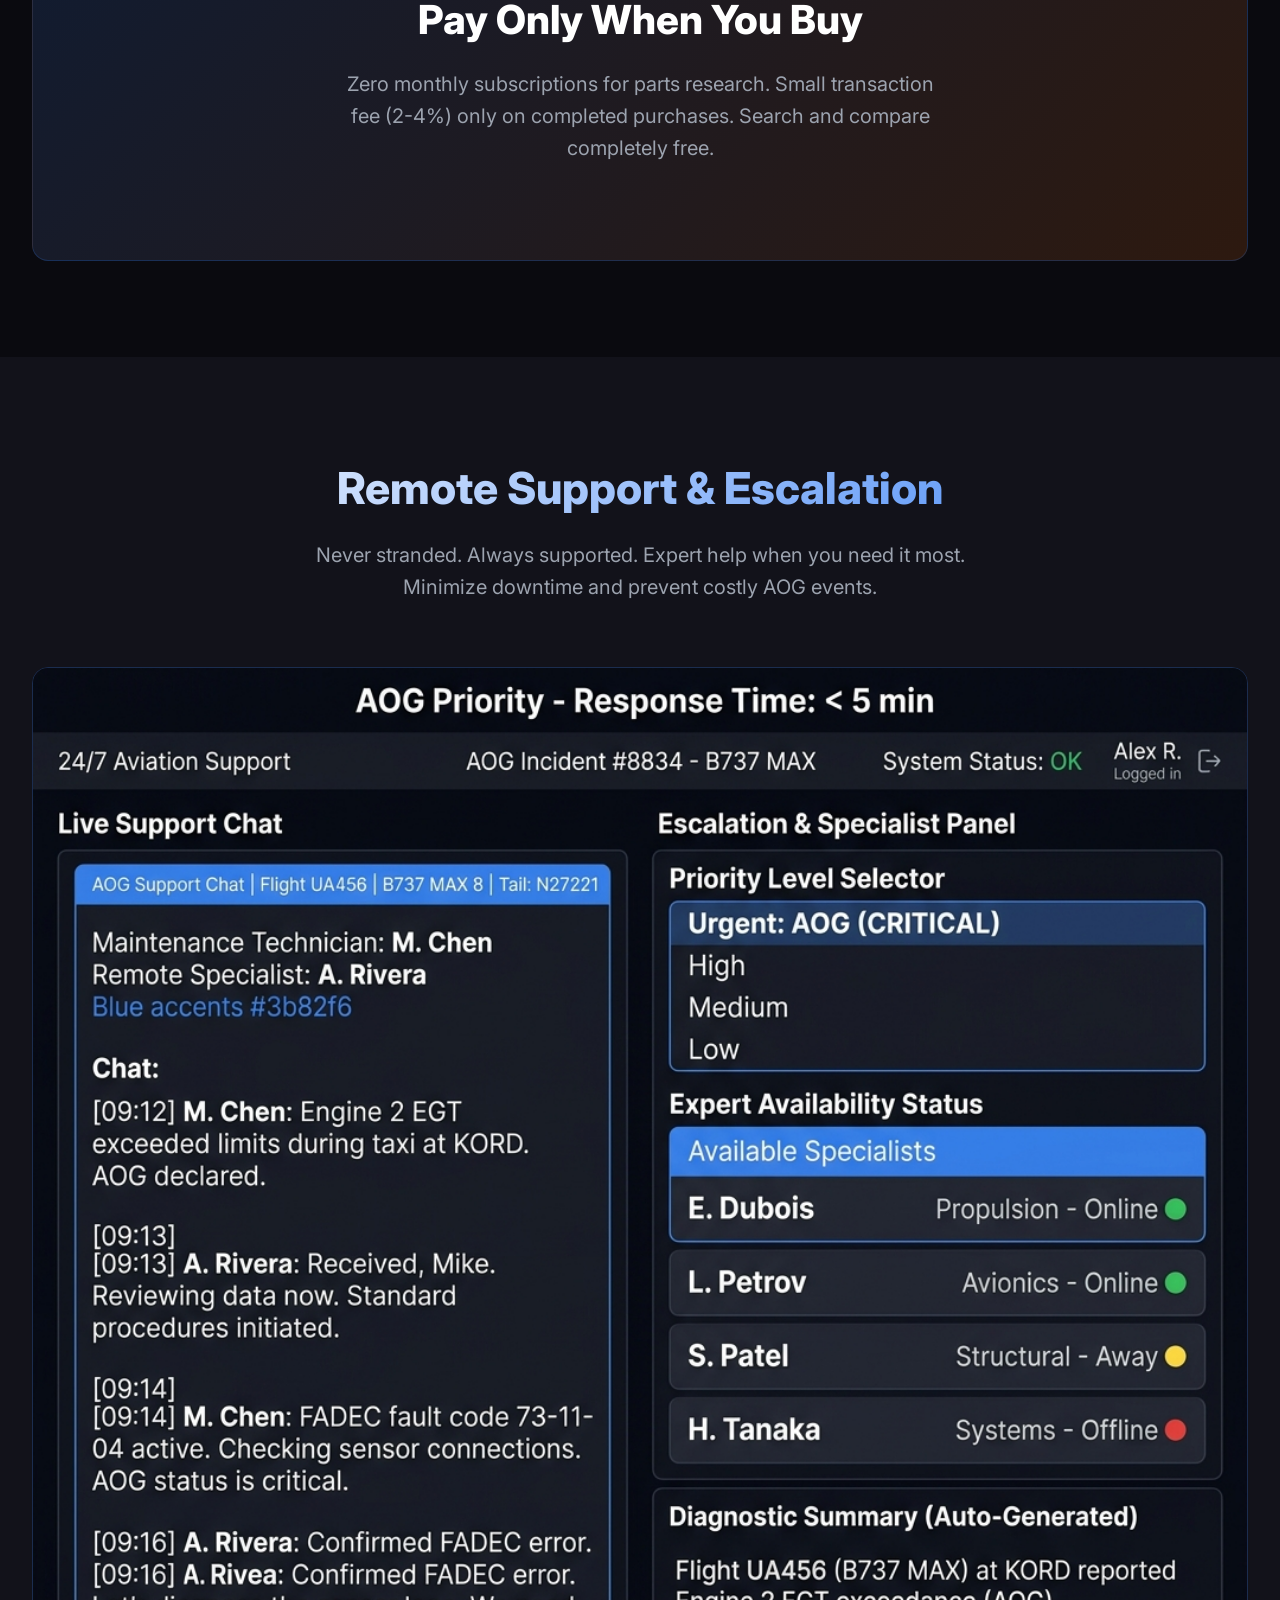
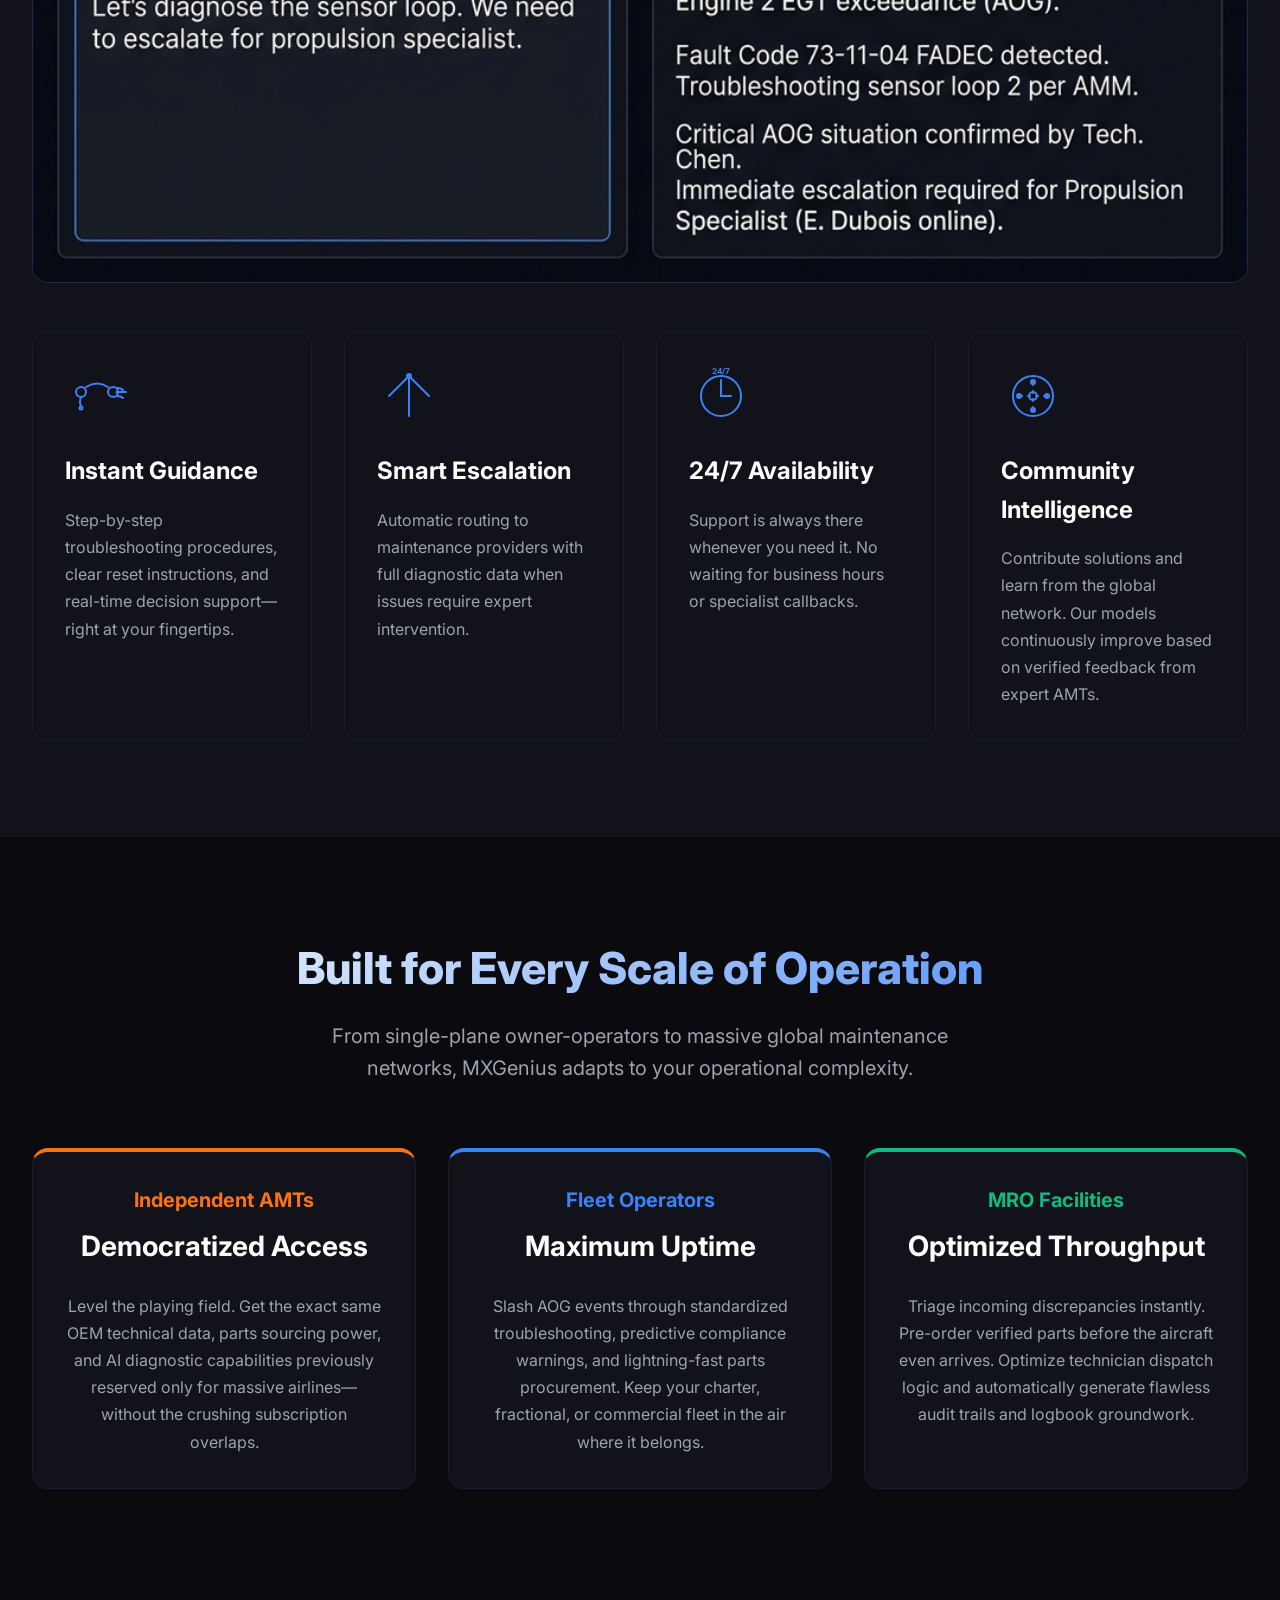
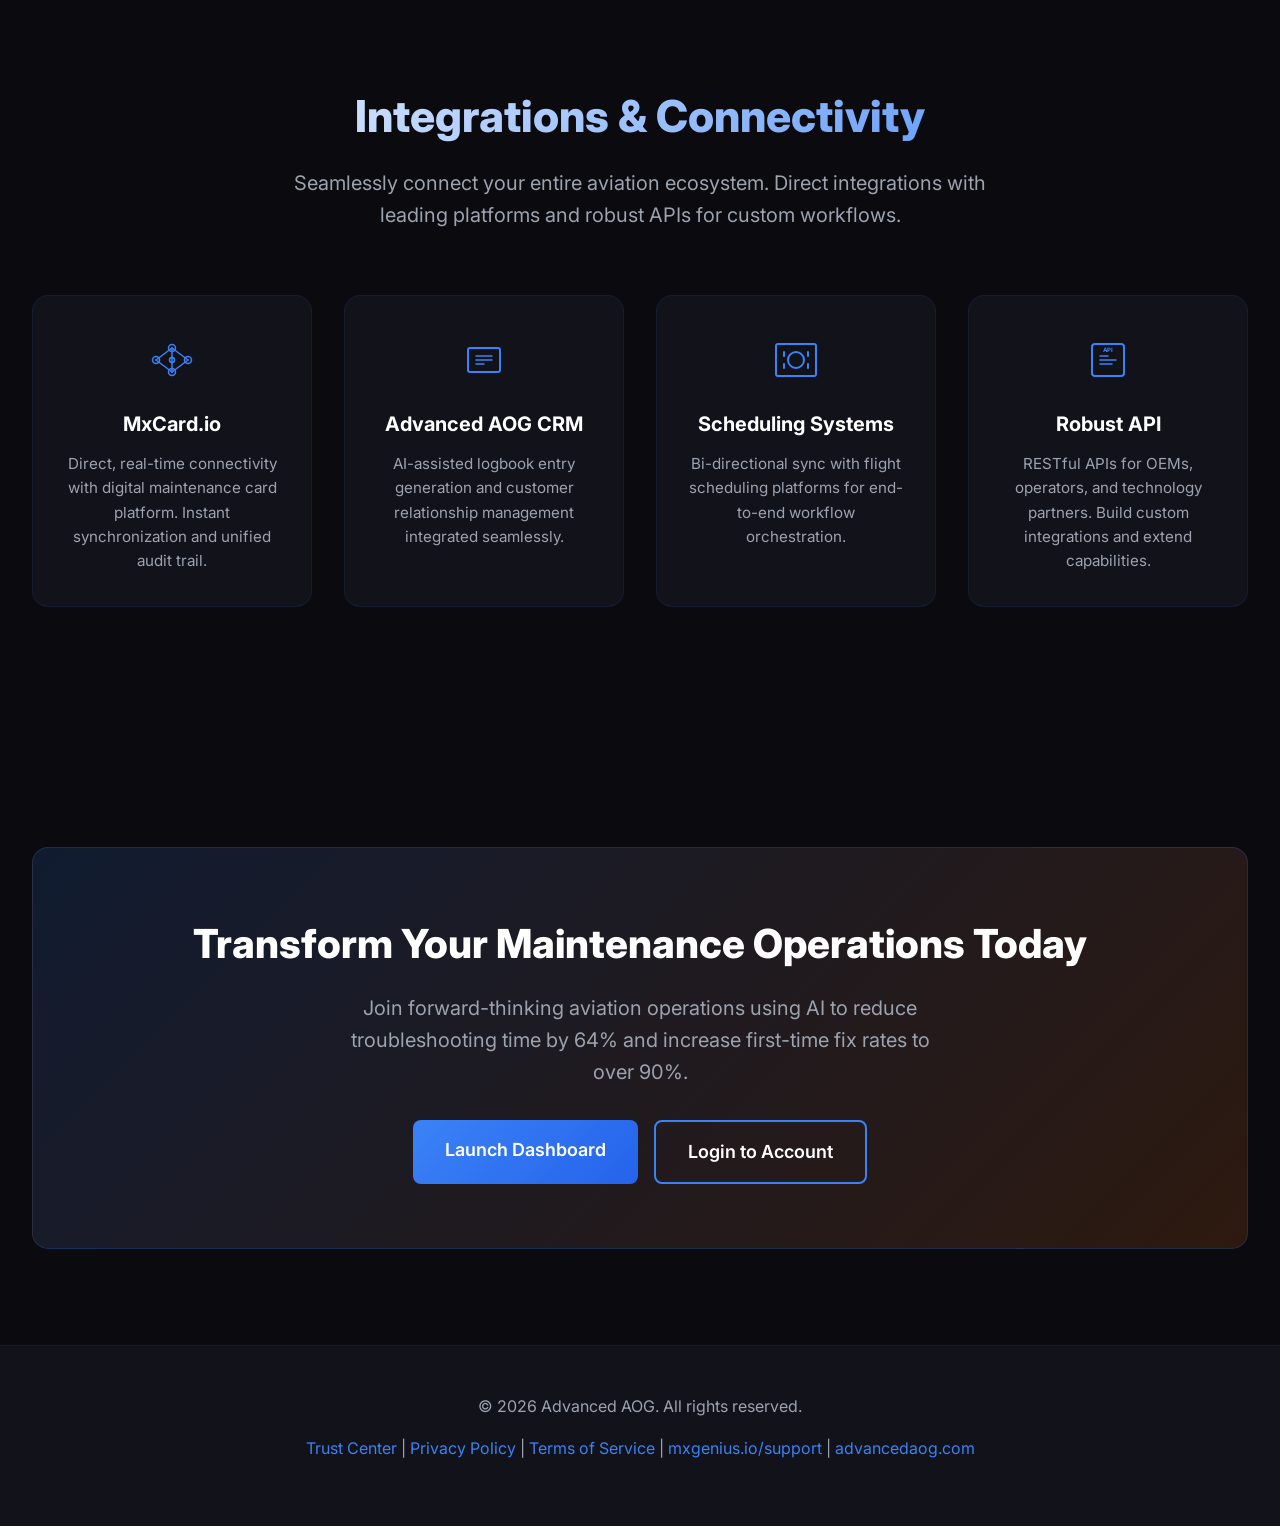
==== commit c03f076a: "Fix UI styles, wire chat, fix login" ====
--- a/index.html
+++ b/index.html
@@ -918,14 +918,10 @@
                 <span>MXGenius</span>
             </a>
             <ul class="nav-links">
-                <li><a href="#ai-troubleshooting">AI Troubleshooting</a></li>
-                <li><a href="#manual-library">Manual Library</a></li>
-                <li><a href="#parts">Parts</a></li>
-                <li><a href="#integrations">Integrations</a></li>
-                <li><a href="trust-center.html">Trust Center</a></li>
-                <li><a href="training-ground.html" class="nav-special">MxGenius Chat</a></li>
+                  <li><a href="trust-center.html">Trust Center</a></li>
+                  <li><a href="login.html" class="nav-special">Login</a></li>
             </ul>
-            <a href="waitlist.html" class="cta-button" id="nav-cta">Get Started</a>
+            <a href="dashboard.html" class="cta-button" id="nav-cta">Open Dashboard</a>
             <div class="hamburger" onclick="document.querySelector('.nav-links').classList.toggle('active')">
                 <svg width="24" height="24" viewBox="0 0 24 24" fill="none" stroke="currentColor" stroke-width="2" stroke-linecap="round" stroke-linejoin="round"><line x1="3" y1="12" x2="21" y2="12"></line><line x1="3" y1="6" x2="21" y2="6"></line><line x1="3" y1="18" x2="21" y2="18"></line></svg>
             </div>
@@ -1445,8 +1441,8 @@
                 <h2>Transform Your Maintenance Operations Today</h2>
                 <p>Join forward-thinking aviation operations using AI to reduce troubleshooting time by 64% and increase first-time fix rates to over 90%.</p>
                 <div class="hero-ctas">
-                    <a href="waitlist.html" class="cta-button">Start Free Trial</a>
-                    <a href="waitlist.html" class="cta-button secondary">Schedule Demo</a>
+                    <a href="dashboard.html" class="cta-button">Launch Dashboard</a>
+                    <a href="login.html" class="cta-button secondary">Login to Account</a>
                 </div>
             </div>
         </div>
